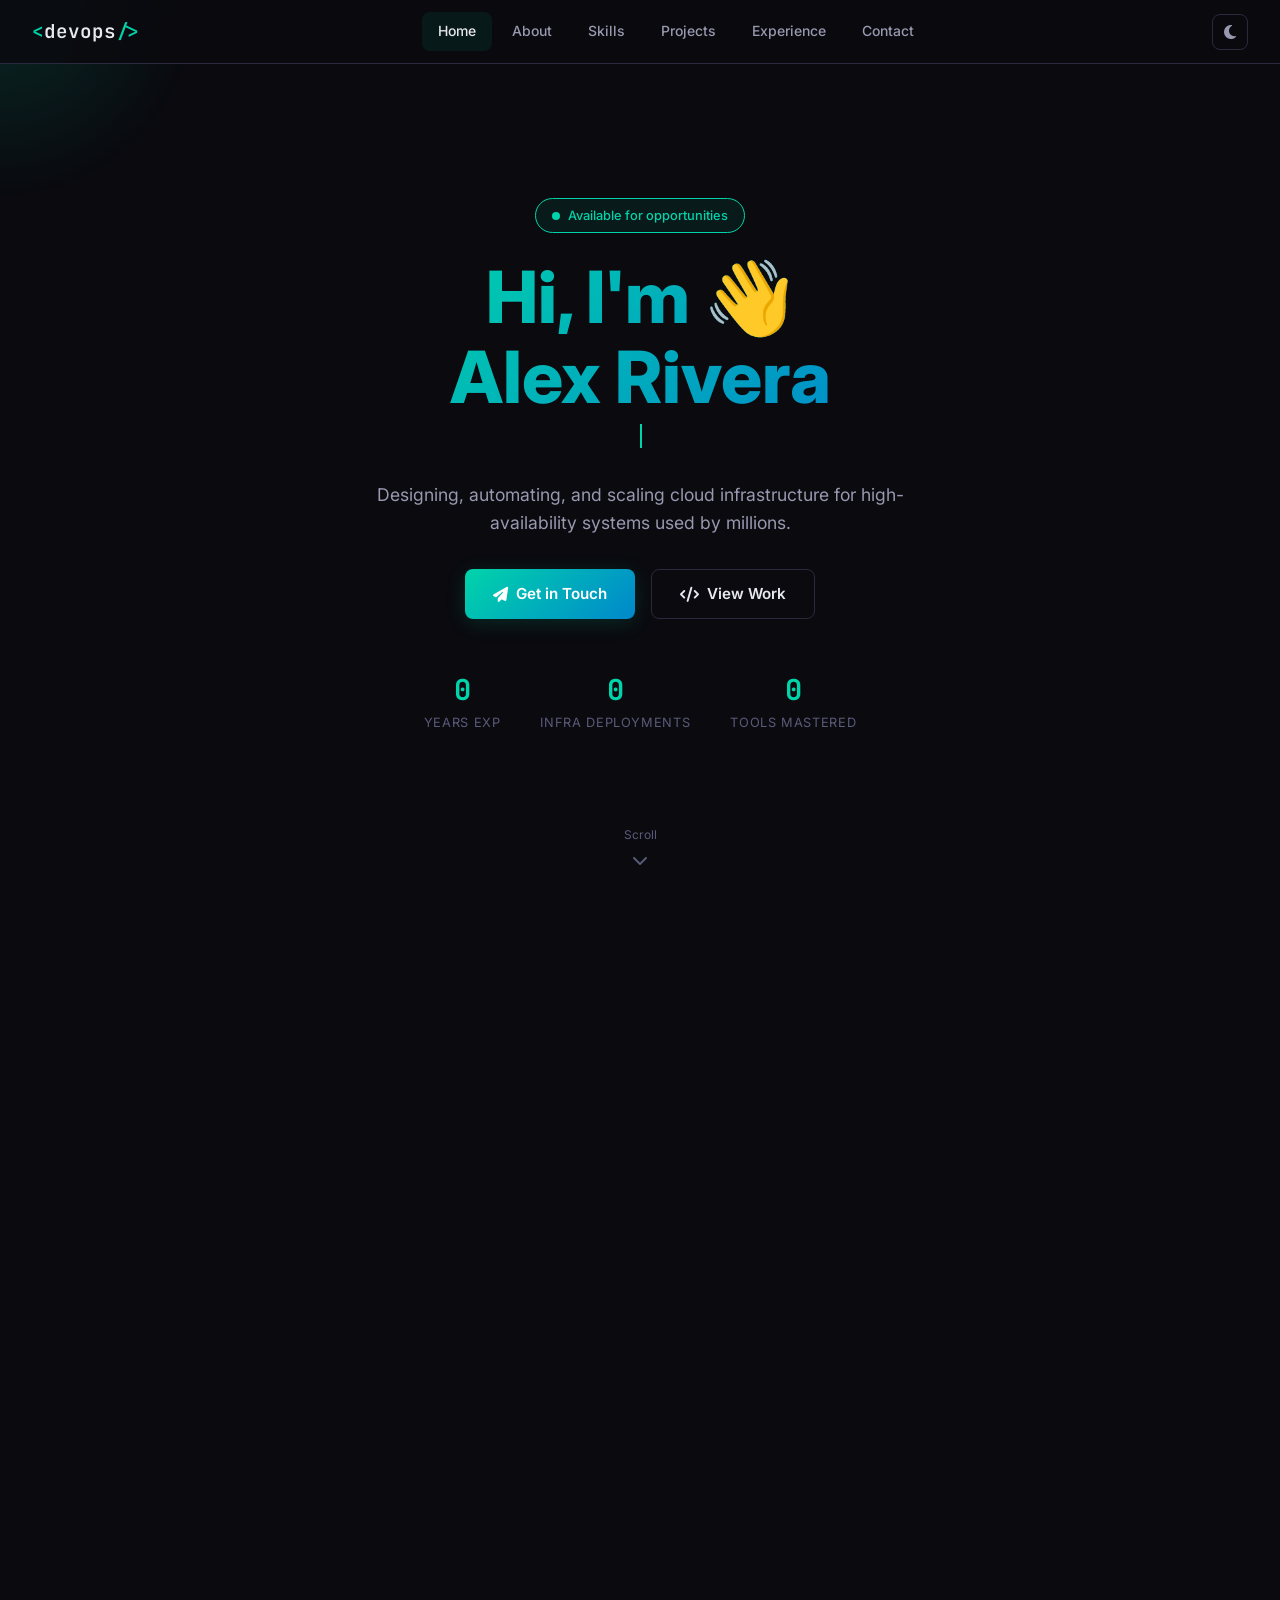
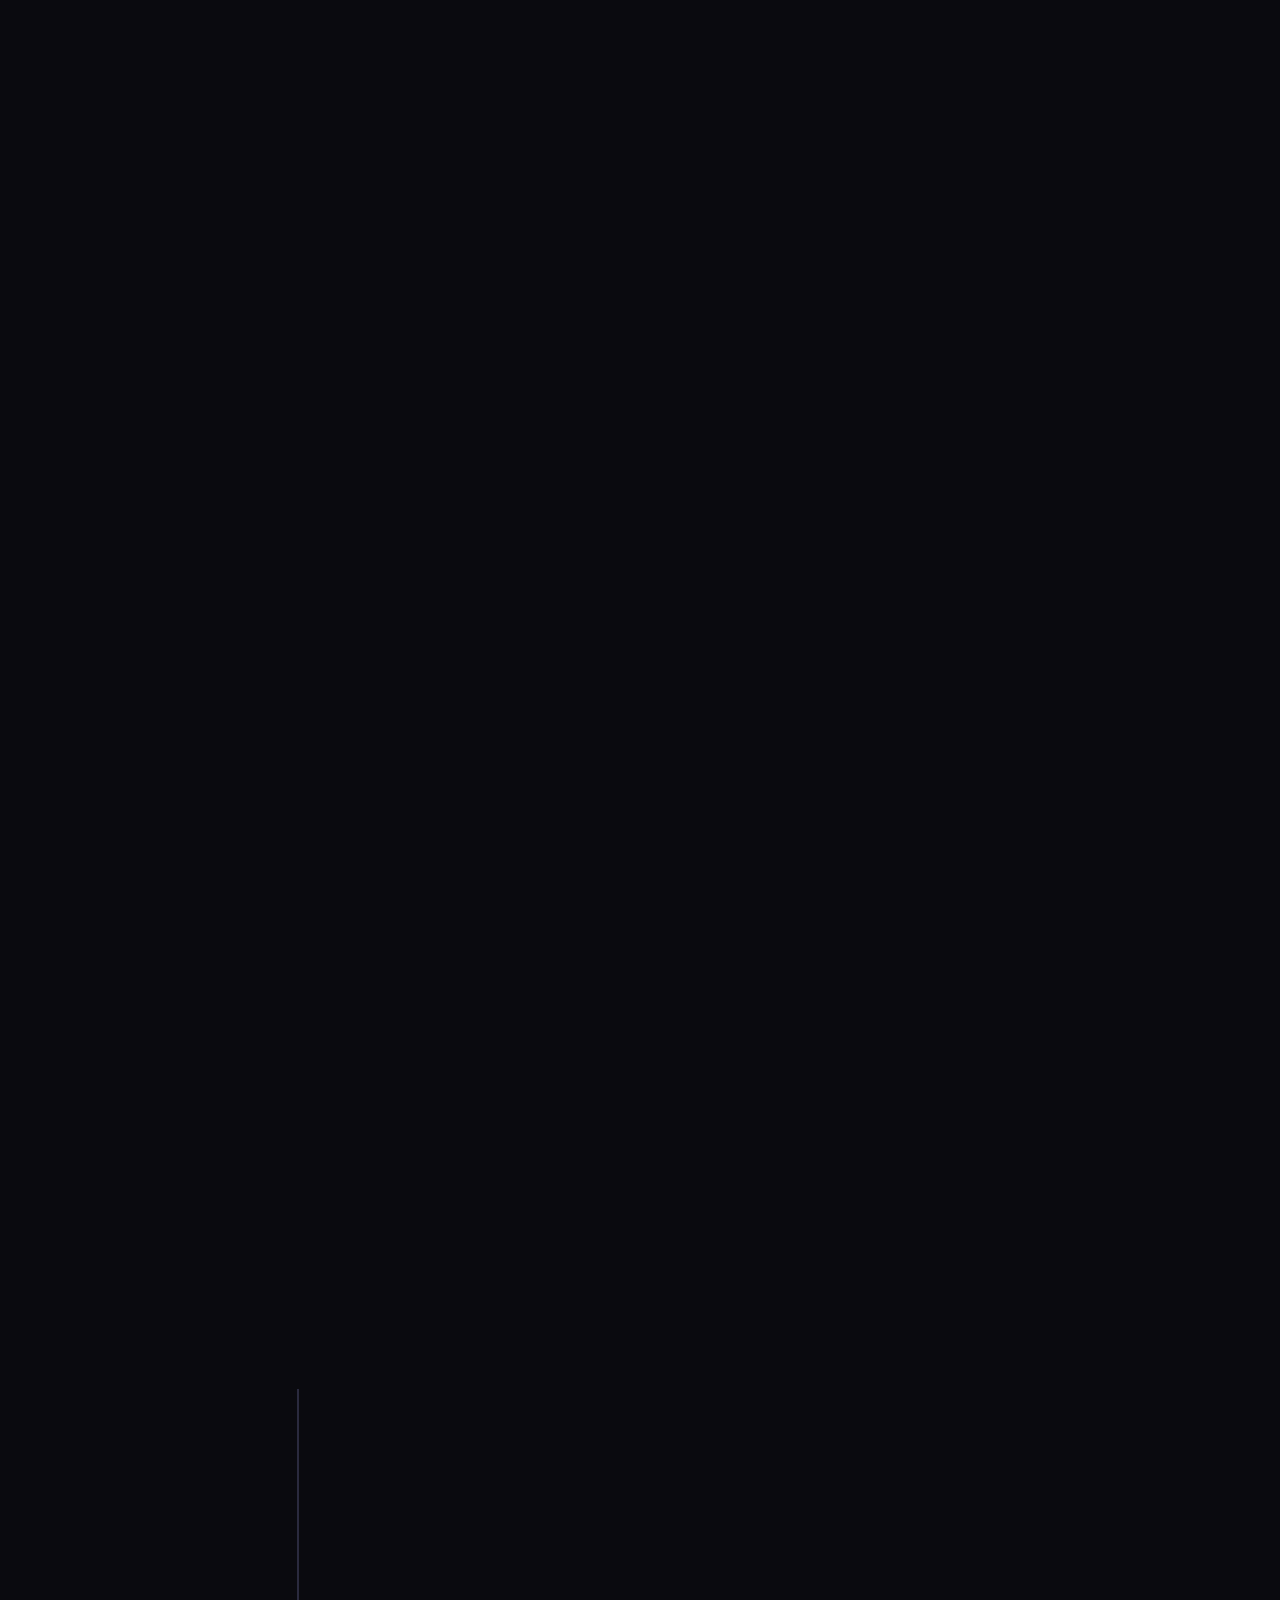
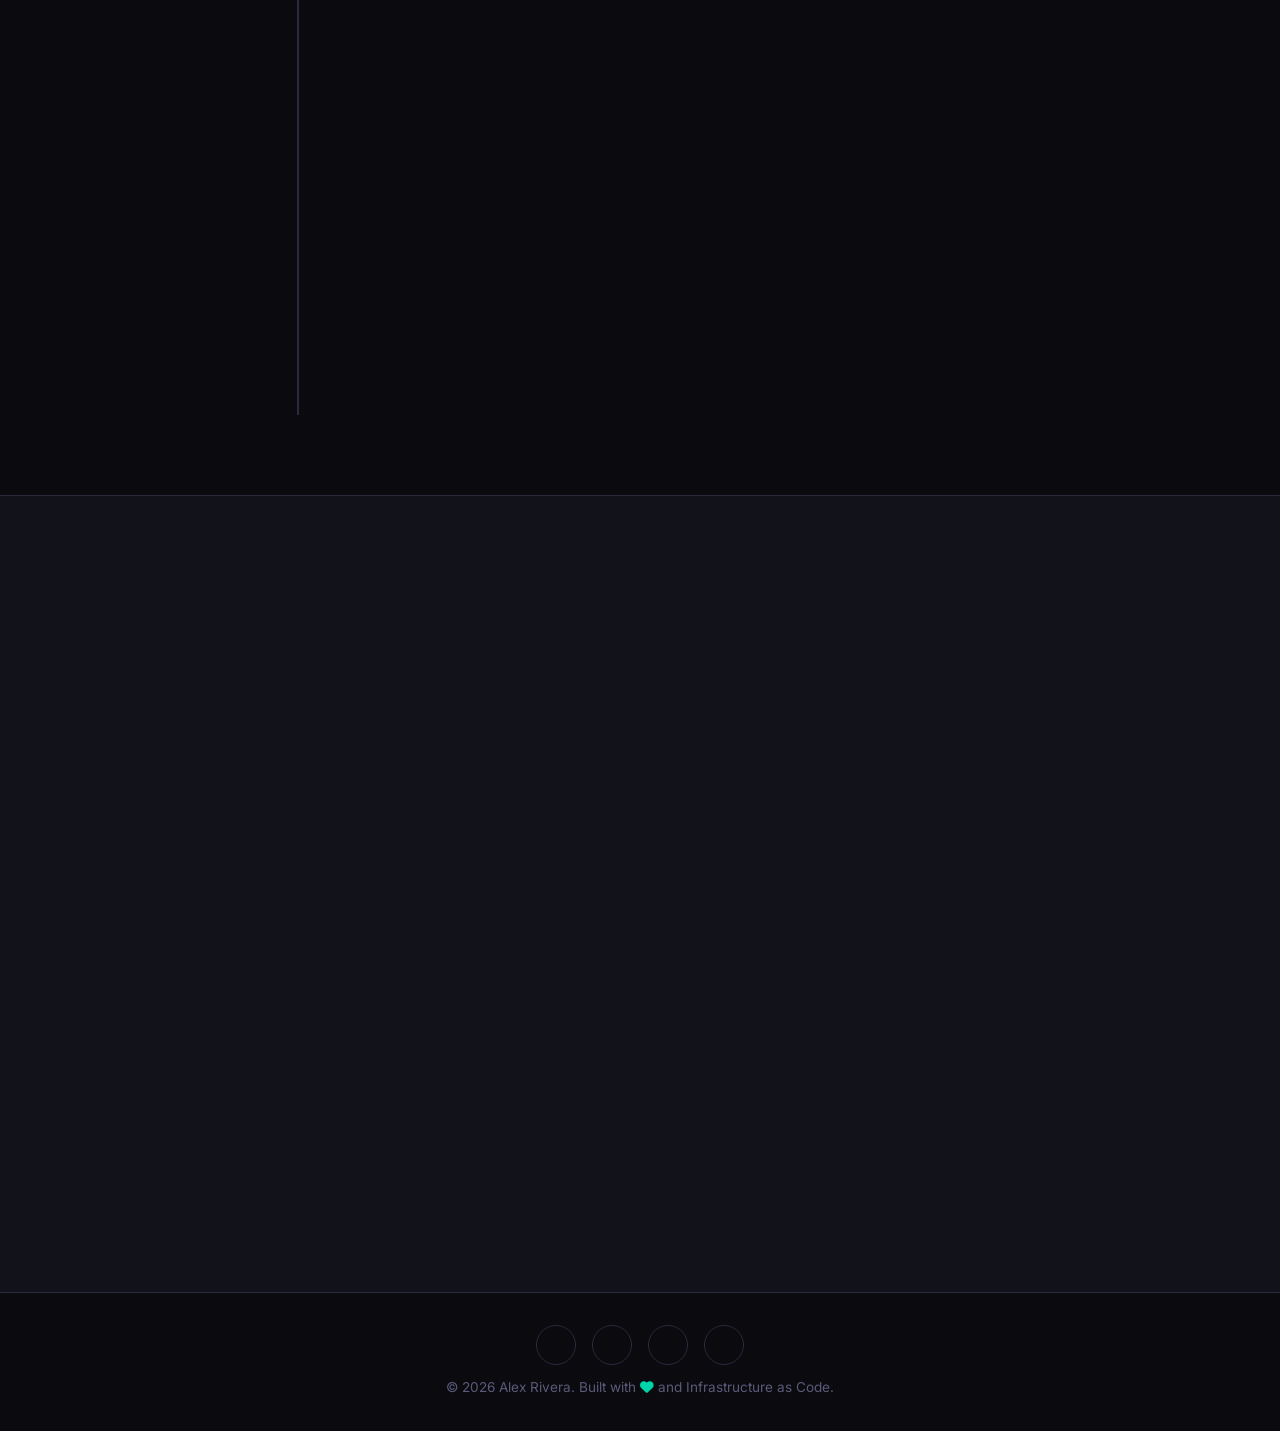
==== index.html @ eafcd0e8 "fix: resolves #1 #2 #3 #4 #5" ====
<!DOCTYPE html>
<html lang="en" data-theme="dark">
<head>
  <meta charset="UTF-8">
  <meta name="viewport" content="width=device-width, initial-scale=1.0">
  <meta name="description" content="DevOps engineer and cloud infrastructure architect specializing in Kubernetes, Terraform, CI/CD, and observability.">
  <meta property="og:title" content="Alex Rivera - DevOps Engineer Portfolio">
  <meta property="og:description" content="Designing, automating, and scaling cloud infrastructure for high-availability systems used by millions.">
  <meta property="og:type" content="website">
  <meta property="og:url" content="https://github.com/dinesh31-bit/ocproject">
  <meta property="og:image" content="https://github.com/dinesh31-bit/ocproject/og-image.png">
  <meta name="twitter:card" content="summary_large_image">
  <meta name="twitter:title" content="Alex Rivera - DevOps Engineer Portfolio">
  <meta name="twitter:description" content="Designing, automating, and scaling cloud infrastructure for high-availability systems used by millions.">
  <meta name="twitter:image" content="https://github.com/dinesh31-bit/ocproject/og-image.png">
  <link rel="icon" href="data:image/svg+xml,<svg xmlns=%22http://www.w3.org/2000/svg%22 viewBox=%220 0 100 100%22><text y=%22.9em%22 font-size=%2290%22>🚀</text></svg>">
  <title>DevOps Engineer Portfolio</title>
  <link rel="preconnect" href="https://fonts.googleapis.com">
  <link rel="preconnect" href="https://fonts.gstatic.com" crossorigin>
  <link href="https://fonts.googleapis.com/css2?family=Inter:wght@300;400;500;600;700;800&family=JetBrains+Mono:wght@400;500;600&display=swap" rel="stylesheet">
  <link rel="stylesheet" href="https://cdnjs.cloudflare.com/ajax/libs/font-awesome/6.5.1/css/all.min.css" crossorigin="anonymous">
  <style>
    :root {
      --bg-primary: #0a0a0f;
      --bg-secondary: #12121a;
      --bg-card: #1a1a2e;
      --bg-card-hover: #22223a;
      --text-primary: #e8e8f0;
      --text-secondary: #9898b0;
      --text-muted: #5a5a7a;
      --accent: #00d4aa;
      --accent-glow: rgba(0, 212, 170, 0.15);
      --accent-dim: rgba(0, 212, 170, 0.08);
      --border: #2a2a3e;
      --gradient-1: linear-gradient(135deg, #00d4aa, #0088cc);
      --gradient-2: linear-gradient(135deg, #00d4aa, #7b2ff7);
      --shadow: 0 8px 32px rgba(0,0,0,0.3);
      --radius: 12px;
      --radius-sm: 8px;
      --radius-lg: 20px;
      --font-sans: 'Inter', -apple-system, sans-serif;
      --font-mono: 'JetBrains Mono', monospace;
      --nav-blur: rgba(10,10,15,0.85);
      --terminal-bg: #0d0d1a;
      --terminal-text: #00d4aa;
    }
    [data-theme="light"] {
      --bg-primary: #f5f5fa;
      --bg-secondary: #ffffff;
      --bg-card: #ffffff;
      --bg-card-hover: #f0f0f8;
      --text-primary: #1a1a2e;
      --text-secondary: #5a5a7a;
      --text-muted: #9898b0;
      --accent: #009977;
      --accent-glow: rgba(0, 153, 119, 0.1);
      --accent-dim: rgba(0, 153, 119, 0.06);
      --border: #e0e0ea;
      --shadow: 0 8px 32px rgba(0,0,0,0.08);
      --nav-blur: rgba(245,245,250,0.85);
      --terminal-bg: #1a1a2e;
      --terminal-text: #00d4aa;
    }
    *, *::before, *::after { margin: 0; padding: 0; box-sizing: border-box; }
    html { scroll-behavior: smooth; }
    body {
      font-family: var(--font-sans);
      background: var(--bg-primary);
      color: var(--text-primary);
      line-height: 1.6;
      overflow-x: hidden;
      transition: background 0.3s, color 0.3s;
    }
    a { color: var(--accent); text-decoration: none; }
    img { max-width: 100%; display: block; }
    ::selection { background: var(--accent); color: #fff; }
    ::-webkit-scrollbar { width: 6px; }
    ::-webkit-scrollbar-track { background: var(--bg-primary); }
    ::-webkit-scrollbar-thumb { background: var(--accent); border-radius: 3px; }

    /* Skip link */
    .skip-link {
      position: absolute;
      top: -100%;
      left: 1rem;
      padding: 0.5rem 1rem;
      background: var(--accent);
      color: #fff;
      border-radius: var(--radius-sm);
      z-index: 2000;
      font-weight: 600;
      font-size: 0.875rem;
      transition: top 0.2s;
    }
    .skip-link:focus {
      top: 0.5rem;
    }

    /* Focus visible */
    *:focus-visible {
      outline: 2px solid var(--accent);
      outline-offset: 2px;
    }

    /* Particle Canvas */
    #particles-canvas {
      position: fixed;
      top: 0; left: 0;
      width: 100%; height: 100%;
      z-index: 0;
      pointer-events: none;
    }

    /* Cursor Glow */
    .cursor-glow {
      position: fixed;
      width: 400px;
      height: 400px;
      border-radius: 50%;
      background: radial-gradient(circle, var(--accent-glow) 0%, transparent 70%);
      pointer-events: none;
      z-index: 0;
      transform: translate(-50%, -50%);
      transition: opacity 0.3s;
    }

    /* Navbar */
    .navbar {
      position: fixed;
      top: 0; left: 0; right: 0;
      z-index: 1000;
      padding: 0 2rem;
      height: 64px;
      display: flex;
      align-items: center;
      justify-content: space-between;
      background: var(--nav-blur);
      backdrop-filter: blur(20px);
      border-bottom: 1px solid var(--border);
      transition: background 0.3s;
    }
    .navbar .logo {
      font-family: var(--font-mono);
      font-weight: 600;
      font-size: 1.2rem;
      color: var(--accent);
    }
    .navbar .logo span { color: var(--text-primary); }
    .nav-links { display: flex; gap: 0.25rem; align-items: center; }
    .nav-links a {
      color: var(--text-secondary);
      padding: 0.5rem 1rem;
      border-radius: var(--radius-sm);
      font-size: 0.875rem;
      font-weight: 500;
      transition: all 0.2s;
    }
    .nav-links a:hover, .nav-links a.active {
      color: var(--text-primary);
      background: var(--accent-dim);
    }
    .nav-actions { display: flex; gap: 0.5rem; align-items: center; }
    .theme-toggle {
      background: none;
      border: 1px solid var(--border);
      color: var(--text-secondary);
      width: 36px; height: 36px;
      border-radius: var(--radius-sm);
      cursor: pointer;
      display: flex;
      align-items: center;
      justify-content: center;
      font-size: 1rem;
      transition: all 0.2s;
    }
    .theme-toggle:hover {
      color: var(--accent);
      border-color: var(--accent);
    }
    .menu-toggle {
      display: none;
      background: none;
      border: 1px solid var(--border);
      color: var(--text-secondary);
      width: 36px; height: 36px;
      border-radius: var(--radius-sm);
      cursor: pointer;
      align-items: center;
      justify-content: center;
      font-size: 1.1rem;
    }

    /* Hero */
    .hero {
      position: relative;
      z-index: 1;
      min-height: 100vh;
      display: flex;
      align-items: center;
      justify-content: center;
      padding: 6rem 2rem 4rem;
    }
    .hero-content {
      text-align: center;
      max-width: 720px;
    }
    .hero-badge {
      display: inline-flex;
      align-items: center;
      gap: 0.5rem;
      padding: 0.4rem 1rem;
      border-radius: 100px;
      background: var(--accent-dim);
      border: 1px solid var(--accent);
      color: var(--accent);
      font-size: 0.8rem;
      font-weight: 500;
      margin-bottom: 1.5rem;
    }
    .hero-badge .dot {
      width: 8px; height: 8px;
      border-radius: 50%;
      background: var(--accent);
      animation: pulse-dot 2s infinite;
    }
    @keyframes pulse-dot {
      0%, 100% { opacity: 1; transform: scale(1); }
      50% { opacity: 0.5; transform: scale(0.8); }
    }
    .hero h1 {
      font-size: clamp(2.5rem, 6vw, 4.5rem);
      font-weight: 800;
      line-height: 1.1;
      margin-bottom: 0.5rem;
      background: var(--gradient-1);
      -webkit-background-clip: text;
      -webkit-text-fill-color: transparent;
      background-clip: text;
    }
    .hero h1 .wave {
      display: inline-block;
      animation: wave 2.5s infinite;
      -webkit-text-fill-color: initial;
    }
    @keyframes wave {
      0%, 100% { transform: rotate(0deg); }
      25% { transform: rotate(15deg); }
      75% { transform: rotate(-10deg); }
    }
    .typing-container {
      font-family: var(--font-mono);
      font-size: clamp(1rem, 2vw, 1.25rem);
      color: var(--text-secondary);
      min-height: 2rem;
      margin-bottom: 1.5rem;
    }
    .typing-container .cursor {
      display: inline-block;
      width: 2px;
      height: 1.2em;
      background: var(--accent);
      margin-left: 2px;
      animation: blink 0.7s step-end infinite;
    }
    @keyframes blink {
      50% { opacity: 0; }
    }
    .hero p {
      color: var(--text-secondary);
      font-size: 1.1rem;
      max-width: 540px;
      margin: 0 auto 2rem;
    }
    .hero-actions {
      display: flex;
      gap: 1rem;
      justify-content: center;
      flex-wrap: wrap;
    }
    .btn {
      display: inline-flex;
      align-items: center;
      gap: 0.5rem;
      padding: 0.75rem 1.75rem;
      border-radius: var(--radius-sm);
      font-size: 0.95rem;
      font-weight: 600;
      cursor: pointer;
      transition: all 0.2s;
      border: none;
      font-family: var(--font-sans);
    }
    .btn-primary {
      background: var(--gradient-1);
      color: #fff;
      box-shadow: 0 4px 20px var(--accent-glow);
    }
    .btn-primary:hover {
      transform: translateY(-2px);
      box-shadow: 0 8px 30px var(--accent-glow);
    }
    .btn-secondary {
      background: transparent;
      color: var(--text-primary);
      border: 1px solid var(--border);
    }
    .btn-secondary:hover {
      border-color: var(--accent);
      color: var(--accent);
    }
    .hero-stats {
      display: flex;
      gap: 2.5rem;
      justify-content: center;
      margin-top: 3rem;
    }
    .hero-stats .stat {
      text-align: center;
    }
    .hero-stats .stat .num {
      font-family: var(--font-mono);
      font-size: 1.8rem;
      font-weight: 700;
      color: var(--accent);
    }
    .hero-stats .stat .label {
      font-size: 0.8rem;
      color: var(--text-muted);
      text-transform: uppercase;
      letter-spacing: 0.05em;
    }
    .scroll-indicator {
      position: absolute;
      bottom: 2rem;
      left: 50%;
      transform: translateX(-50%);
      display: flex;
      flex-direction: column;
      align-items: center;
      gap: 0.5rem;
      color: var(--text-muted);
      font-size: 0.75rem;
      animation: bounce 2s infinite;
    }
    .scroll-indicator i { font-size: 1rem; }
    @keyframes bounce {
      0%, 100% { transform: translateX(-50%) translateY(0); }
      50% { transform: translateX(-50%) translateY(8px); }
    }

    /* Sections */
    section {
      position: relative;
      z-index: 1;
      padding: 5rem 2rem;
    }
    .section-header {
      text-align: center;
      margin-bottom: 3.5rem;
    }
    .section-header .tag {
      display: inline-block;
      padding: 0.3rem 0.9rem;
      border-radius: 100px;
      background: var(--accent-dim);
      border: 1px solid var(--accent);
      color: var(--accent);
      font-size: 0.75rem;
      font-weight: 600;
      text-transform: uppercase;
      letter-spacing: 0.1em;
      margin-bottom: 1rem;
    }
    .section-header h2 {
      font-size: clamp(2rem, 4vw, 2.8rem);
      font-weight: 700;
      margin-bottom: 0.75rem;
    }
    .section-header p {
      color: var(--text-secondary);
      max-width: 520px;
      margin: 0 auto;
    }

    /* About */
    #about { padding-top: 2rem; }
    .about-grid {
      display: grid;
      grid-template-columns: 1fr 1fr;
      gap: 3rem;
      max-width: 1100px;
      margin: 0 auto;
      align-items: center;
    }
    .about-image {
      position: relative;
    }
    .about-image .img-placeholder {
      width: 100%;
      aspect-ratio: 1;
      border-radius: var(--radius-lg);
      background: var(--gradient-2);
      display: flex;
      align-items: center;
      justify-content: center;
      font-size: 5rem;
      color: rgba(255,255,255,0.3);
    }
    .about-image .glow-ring {
      position: absolute;
      inset: -8px;
      border-radius: calc(var(--radius-lg) + 8px);
      background: var(--gradient-2);
      opacity: 0.15;
      z-index: -1;
      filter: blur(20px);
    }
    .about-text h3 { font-size: 1.5rem; margin-bottom: 1rem; }
    .about-text p { color: var(--text-secondary); margin-bottom: 1rem; }
    .about-tags {
      display: flex;
      flex-wrap: wrap;
      gap: 0.5rem;
      margin-top: 1.5rem;
    }
    .about-tags span {
      padding: 0.35rem 0.9rem;
      border-radius: 100px;
      border: 1px solid var(--border);
      font-size: 0.8rem;
      color: var(--text-secondary);
      transition: all 0.2s;
      cursor: default;
    }
    .about-tags span:hover {
      border-color: var(--accent);
      color: var(--accent);
    }

    /* Terminal Widget */
    .terminal-widget {
      max-width: 600px;
      margin: 3rem auto 0;
      border-radius: var(--radius);
      overflow: hidden;
      border: 1px solid var(--border);
      box-shadow: var(--shadow);
    }
    .terminal-header {
      background: var(--bg-secondary);
      padding: 0.6rem 1rem;
      display: flex;
      align-items: center;
      gap: 0.5rem;
      border-bottom: 1px solid var(--border);
    }
    .terminal-header .dots { display: flex; gap: 6px; }
    .terminal-header .dots span {
      width: 10px; height: 10px;
      border-radius: 50%;
    }
    .terminal-header .dots span:nth-child(1) { background: #ff5f56; }
    .terminal-header .dots span:nth-child(2) { background: #ffbd2e; }
    .terminal-header .dots span:nth-child(3) { background: #27c93f; }
    .terminal-header .title {
      font-family: var(--font-mono);
      font-size: 0.75rem;
      color: var(--text-muted);
      margin-left: auto;
    }
    .terminal-body {
      background: var(--terminal-bg);
      padding: 1.25rem;
      min-height: 200px;
      font-family: var(--font-mono);
      font-size: 0.85rem;
      line-height: 1.7;
    }
    .terminal-body .line { opacity: 0; animation: fadeLine 0.3s forwards; }
    .terminal-body .prompt { color: var(--terminal-text); }
    .terminal-body .cmd { color: #fff; }
    .terminal-body .out { color: var(--text-secondary); }
    .terminal-body .highlight { color: #ffbd2e; }
    .terminal-body .info { color: #5dade2; }
    .terminal-body .success { color: #27c93f; }

    @keyframes fadeLine {
      to { opacity: 1; }
    }

    /* Skills */
    .skills-grid {
      display: grid;
      grid-template-columns: repeat(auto-fit, minmax(240px, 1fr));
      gap: 1.5rem;
      max-width: 1100px;
      margin: 0 auto;
    }
    .skill-card {
      background: var(--bg-card);
      border: 1px solid var(--border);
      border-radius: var(--radius);
      padding: 1.5rem;
      transition: all 0.3s;
    }
    .skill-card:hover {
      border-color: var(--accent);
      transform: translateY(-4px);
      box-shadow: var(--shadow);
    }
    .skill-card .icon {
      width: 40px; height: 40px;
      border-radius: var(--radius-sm);
      background: var(--accent-dim);
      color: var(--accent);
      display: flex;
      align-items: center;
      justify-content: center;
      font-size: 1.2rem;
      margin-bottom: 1rem;
    }
    .skill-card h4 { font-size: 1rem; margin-bottom: 0.25rem; }
    .skill-card p {
      font-size: 0.8rem;
      color: var(--text-muted);
      margin-bottom: 1rem;
    }
    .skill-bar {
      height: 4px;
      background: var(--bg-secondary);
      border-radius: 4px;
      overflow: hidden;
    }
    .skill-bar .fill {
      height: 100%;
      background: var(--gradient-1);
      border-radius: 4px;
      width: 0;
      transition: width 1.2s cubic-bezier(0.22, 1, 0.36, 1);
    }
    .skill-bar .fill.animated { /* widths set by JS */ }

    /* Projects */
    .projects-filter {
      display: flex;
      gap: 0.5rem;
      justify-content: center;
      flex-wrap: wrap;
      margin-bottom: 2.5rem;
    }
    .projects-filter button {
      padding: 0.4rem 1.2rem;
      border-radius: 100px;
      border: 1px solid var(--border);
      background: transparent;
      color: var(--text-secondary);
      font-size: 0.85rem;
      font-weight: 500;
      cursor: pointer;
      transition: all 0.2s;
      font-family: var(--font-sans);
    }
    .projects-filter button:hover { border-color: var(--accent); color: var(--accent); }
    .projects-filter button.active {
      background: var(--accent);
      color: #fff;
      border-color: var(--accent);
    }
    .projects-grid {
      display: grid;
      grid-template-columns: repeat(auto-fill, minmax(320px, 1fr));
      gap: 1.5rem;
      max-width: 1100px;
      margin: 0 auto;
    }
    .project-card {
      background: var(--bg-card);
      border: 1px solid var(--border);
      border-radius: var(--radius);
      overflow: hidden;
      transition: all 0.3s;
      cursor: pointer;
    }
    .project-card:hover {
      transform: translateY(-4px);
      border-color: var(--accent);
      box-shadow: var(--shadow);
    }
    .project-card .preview {
      height: 180px;
      background: var(--bg-secondary);
      display: flex;
      align-items: center;
      justify-content: center;
      font-size: 2.5rem;
      color: var(--text-muted);
      position: relative;
      overflow: hidden;
    }
    .project-card .preview::after {
      content: '';
      position: absolute;
      inset: 0;
      background: linear-gradient(to bottom, transparent 60%, var(--bg-card));
    }
    .project-card .body { padding: 1.25rem; }
    .project-card .body h4 { font-size: 1.05rem; margin-bottom: 0.4rem; }
    .project-card .body p {
      font-size: 0.85rem;
      color: var(--text-secondary);
      margin-bottom: 0.75rem;
    }
    .project-card .tags {
      display: flex;
      gap: 0.4rem;
      flex-wrap: wrap;
    }
    .project-card .tags span {
      padding: 0.2rem 0.6rem;
      border-radius: 4px;
      background: var(--accent-dim);
      color: var(--accent);
      font-size: 0.7rem;
      font-weight: 500;
    }
    .project-card .links {
      display: flex;
      gap: 0.75rem;
      margin-top: 1rem;
    }
    .project-card .links a {
      font-size: 0.8rem;
      display: flex;
      align-items: center;
      gap: 0.3rem;
    }

    /* Experience Timeline */
    .timeline {
      max-width: 700px;
      margin: 0 auto;
      position: relative;
      padding-left: 2rem;
    }
    .timeline::before {
      content: '';
      position: absolute;
      left: 7px;
      top: 0;
      bottom: 0;
      width: 2px;
      background: var(--border);
    }
    .timeline-item {
      position: relative;
      padding-bottom: 2.5rem;
      opacity: 0;
      transform: translateX(-20px);
      transition: all 0.5s;
    }
    .timeline-item.visible {
      opacity: 1;
      transform: translateX(0);
    }
    .timeline-item:last-child { padding-bottom: 0; }
    .timeline-item .dot {
      position: absolute;
      left: -2rem;
      top: 4px;
      width: 16px; height: 16px;
      border-radius: 50%;
      background: var(--accent);
      border: 3px solid var(--bg-primary);
      box-shadow: 0 0 0 2px var(--accent);
    }
    .timeline-item .date {
      font-family: var(--font-mono);
      font-size: 0.75rem;
      color: var(--accent);
      margin-bottom: 0.3rem;
    }
    .timeline-item h4 { font-size: 1.1rem; }
    .timeline-item .company {
      color: var(--text-secondary);
      font-size: 0.9rem;
      margin-bottom: 0.5rem;
    }
    .timeline-item p {
      color: var(--text-secondary);
      font-size: 0.85rem;
    }

    /* Contact */
    #contact {
      background: var(--bg-secondary);
      border-top: 1px solid var(--border);
      border-bottom: 1px solid var(--border);
    }
    .contact-grid {
      display: grid;
      grid-template-columns: 1fr 1fr;
      gap: 3rem;
      max-width: 900px;
      margin: 0 auto;
    }
    .contact-info h3 { font-size: 1.5rem; margin-bottom: 1rem; }
    .contact-info p { color: var(--text-secondary); margin-bottom: 2rem; }
    .contact-methods {
      display: flex;
      flex-direction: column;
      gap: 1rem;
    }
    .contact-methods .method {
      display: flex;
      align-items: center;
      gap: 1rem;
      padding: 1rem;
      border-radius: var(--radius-sm);
      background: var(--bg-card);
      border: 1px solid var(--border);
      transition: all 0.2s;
    }
    .contact-methods .method:hover {
      border-color: var(--accent);
    }
    .contact-methods .method i {
      width: 36px; height: 36px;
      display: flex;
      align-items: center;
      justify-content: center;
      border-radius: var(--radius-sm);
      background: var(--accent-dim);
      color: var(--accent);
    }
    .contact-methods .method .label {
      font-size: 0.75rem;
      color: var(--text-muted);
      text-transform: uppercase;
      letter-spacing: 0.05em;
    }
    .contact-methods .method .value {
      font-size: 0.9rem;
    }

    .contact-form {
      display: flex;
      flex-direction: column;
      gap: 1rem;
    }
    .contact-form .form-group {
      display: flex;
      flex-direction: column;
      gap: 0.35rem;
    }
    .contact-form label {
      font-size: 0.8rem;
      font-weight: 500;
      color: var(--text-secondary);
    }
    .contact-form input,
    .contact-form textarea {
      padding: 0.75rem 1rem;
      border-radius: var(--radius-sm);
      border: 1px solid var(--border);
      background: var(--bg-card);
      color: var(--text-primary);
      font-family: var(--font-sans);
      font-size: 0.9rem;
      transition: border 0.2s;
      outline: none;
    }
    .contact-form input:focus,
    .contact-form textarea:focus {
      border-color: var(--accent);
    }
    .contact-form textarea {
      min-height: 130px;
      resize: vertical;
    }
    .contact-form .error {
      color: #ff5f56;
      font-size: 0.75rem;
      display: none;
    }
    .contact-form .error.show { display: block; }
    .toast {
      position: fixed;
      bottom: 2rem;
      right: 2rem;
      padding: 1rem 1.5rem;
      border-radius: var(--radius-sm);
      background: var(--bg-card);
      border: 1px solid var(--accent);
      color: var(--accent);
      font-size: 0.9rem;
      z-index: 2000;
      transform: translateY(100px);
      opacity: 0;
      transition: all 0.4s;
    }
    .toast.show {
      transform: translateY(0);
      opacity: 1;
    }

    /* Footer */
    footer {
      position: relative;
      z-index: 1;
      text-align: center;
      padding: 2rem;
      color: var(--text-muted);
      font-size: 0.85rem;
    }
    footer .socials {
      display: flex;
      gap: 1rem;
      justify-content: center;
      margin-bottom: 0.75rem;
    }
    footer .socials a {
      width: 40px; height: 40px;
      border-radius: 50%;
      border: 1px solid var(--border);
      display: flex;
      align-items: center;
      justify-content: center;
      color: var(--text-secondary);
      transition: all 0.2s;
    }
    footer .socials a:hover {
      border-color: var(--accent);
      color: var(--accent);
    }

    /* Mobile */
    @media (max-width: 768px) {
      .nav-links {
        position: fixed;
        top: 64px; left: 0; right: 0;
        background: var(--nav-blur);
        backdrop-filter: blur(20px);
        flex-direction: column;
        padding: 1rem;
        border-bottom: 1px solid var(--border);
        display: none;
      }
      .nav-links.open { display: flex; }
      .menu-toggle { display: flex; }
      .about-grid { grid-template-columns: 1fr; }
      .contact-grid { grid-template-columns: 1fr; }
      .projects-grid { grid-template-columns: 1fr; }
      .hero-stats { gap: 1.5rem; }
      .hero-stats .stat .num { font-size: 1.4rem; }
    }

    /* Animations */
    .reveal {
      opacity: 0;
      transform: translateY(30px);
      transition: all 0.6s;
    }
    .reveal.visible {
      opacity: 1;
      transform: translateY(0);
    }

    /* FAB */
    .fab {
      position: fixed;
      bottom: 2rem;
      left: 2rem;
      z-index: 999;
      width: 44px; height: 44px;
      border-radius: 50%;
      background: var(--accent);
      color: #fff;
      border: none;
      cursor: pointer;
      font-size: 1.1rem;
      box-shadow: 0 4px 16px var(--accent-glow);
      transition: all 0.2s;
      opacity: 0;
      pointer-events: none;
    }
    .fab.show {
      opacity: 1;
      pointer-events: auto;
    }
    .fab:hover {
      transform: translateY(-2px);
    }
  </style>
</head>
<body>

  <a href="#main" class="skip-link">Skip to content</a>

  <canvas id="particles-canvas"></canvas>
  <div class="cursor-glow" id="cursorGlow"></div>

  <!-- Navbar -->
  <nav class="navbar">
    <div class="logo">&lt;<span>devops</span>/&gt;</div>
    <div class="nav-links" id="navLinks">
      <a href="#hero" class="active">Home</a>
      <a href="#about">About</a>
      <a href="#skills">Skills</a>
      <a href="#projects">Projects</a>
      <a href="#experience">Experience</a>
      <a href="#contact">Contact</a>
    </div>
    <div class="nav-actions">
      <button class="theme-toggle" id="themeToggle" aria-label="Toggle theme">
        <i class="fas fa-moon"></i>
      </button>
      <button class="menu-toggle" id="menuToggle" aria-label="Menu">
        <i class="fas fa-bars"></i>
      </button>
    </div>
  </nav>

  <main id="main">

  <!-- Hero -->
  <section class="hero" id="hero">
    <div class="hero-content">
      <div class="hero-badge">
        <span class="dot"></span>
        Available for opportunities
      </div>
      <h1>Hi, I'm <span class="wave">👋</span><br>Alex Rivera</h1>
      <div class="typing-container">
        <span id="typingText"></span><span class="cursor"></span>
      </div>
      <p>Designing, automating, and scaling cloud infrastructure for high-availability systems used by millions.</p>
      <div class="hero-actions">
        <a href="#contact" class="btn btn-primary">
          <i class="fas fa-paper-plane"></i> Get in Touch
        </a>
        <a href="#projects" class="btn btn-secondary">
          <i class="fas fa-code"></i> View Work
        </a>
      </div>
      <div class="hero-stats">
        <div class="stat"><div class="num" data-target="8">0</div><div class="label">Years Exp</div></div>
        <div class="stat"><div class="num" data-target="120">0</div><div class="label">Infra Deployments</div></div>
        <div class="stat"><div class="num" data-target="15">0</div><div class="label">Tools Mastered</div></div>
      </div>
    </div>
    <div class="scroll-indicator">
      <span>Scroll</span>
      <i class="fas fa-chevron-down"></i>
    </div>
  </section>

  <!-- About -->
  <section id="about">
    <div class="section-header reveal">
      <span class="tag">About</span>
      <h2>Who I Am</h2>
      <p>Cloud &amp; infrastructure engineer with a passion for automation, reliability, and developer experience.</p>
    </div>
    <div class="about-grid">
      <div class="about-image reveal">
        <div class="glow-ring"></div>
        <div class="img-placeholder" role="img" aria-label="Alex Rivera portrait">
          <i class="fas fa-user-astronaut"></i>
        </div>
      </div>
      <div class="about-text reveal">
        <h3>Building the backbone of modern applications</h3>
        <p>
          I help startups and enterprises design, implement, and operate cloud-native infrastructures
          that are secure, scalable, and cost-efficient. From CI/CD pipelines to Kubernetes clusters,
          I bridge the gap between development and operations.
        </p>
        <p>
          My approach combines infrastructure-as-code, observability-driven development, and
          a relentless focus on automation to eliminate toil and accelerate delivery.
        </p>
        <div class="about-tags">
          <span>AWS</span> <span>GCP</span> <span>K8s</span> <span>Terraform</span>
          <span>Docker</span> <span>Ansible</span> <span>GitHub Actions</span>
          <span>Prometheus</span> <span>ArgoCD</span>
        </div>
      </div>
    </div>

    <!-- Terminal -->
    <div class="terminal-widget reveal">
      <div class="terminal-header">
        <div class="dots"><span></span><span></span><span></span></div>
        <span class="title">~/alex — bash — 80x24</span>
      </div>
      <div class="terminal-body" id="terminalBody">
        <div class="line" style="animation-delay: 0.0s">
          <span class="prompt">alex@devops:~$</span>
          <span class="cmd"> whoami</span>
        </div>
        <div class="line" style="animation-delay: 0.2s">
          <span class="out">&nbsp;&nbsp;→ Alex Rivera, DevOps Engineer (8+ yrs)</span>
        </div>
        <div class="line" style="animation-delay: 0.4s">
          <span class="prompt">alex@devops:~$</span>
          <span class="cmd"> cat /etc/skills</span>
        </div>
        <div class="line" style="animation-delay: 0.6s">
          <span class="out">&nbsp;&nbsp;→ aws, gcp, kubernetes, terraform, docker,</span>
        </div>
        <div class="line" style="animation-delay: 0.8s">
          <span class="out">&nbsp;&nbsp;→ ansible, prometheus, grafana, github-actions,</span>
        </div>
        <div class="line" style="animation-delay: 1.0s">
          <span class="out">&nbsp;&nbsp;→ pulumi, vault, istio, helm, argo-cd</span>
        </div>
        <div class="line" style="animation-delay: 1.2s">
          <span class="prompt">alex@devops:~$</span>
          <span class="cmd"> uptime</span>
        </div>
        <div class="line" style="animation-delay: 1.4s">
          <span class="out">&nbsp;&nbsp;→ 08:42:36 up 365 days,  3:15,  1 user,  load average: 0.08, 0.03, 0.01</span>
        </div>
        <div class="line" style="animation-delay: 1.6s">
          <span class="prompt">alex@devops:~$</span>
          <span class="cmd"><span class="highlight"> systemctl</span> <span class="highlight">status</span> <span class="highlight">passion</span></span>
        </div>
        <div class="line" style="animation-delay: 1.8s">
          <span class="success">&nbsp;&nbsp;→ ● passion.service — DevOps Engineering</span>
        </div>
        <div class="line" style="animation-delay: 2.0s">
          <span class="success">&nbsp;&nbsp;→    Loaded: loaded (/etc/systemd/system/passion.service; enabled)</span>
        </div>
        <div class="line" style="animation-delay: 2.2s">
          <span class="success">&nbsp;&nbsp;→    Active: active (running) since 2016-03-14</span>
        </div>
        <div class="line" style="animation-delay: 2.4s">
          <span class="prompt">alex@devops:~$</span>
          <span class="cmd"> <span class="info">_</span></span>
        </div>
      </div>
    </div>
  </section>

  <!-- Skills -->
  <section id="skills">
    <div class="section-header reveal">
      <span class="tag">Skills</span>
      <h2>Tech Stack</h2>
      <p>Tools and platforms I use daily to ship reliable infrastructure.</p>
    </div>
    <div class="skills-grid" id="skillsGrid"></div>
  </section>

  <!-- Projects -->
  <section id="projects">
    <div class="section-header reveal">
      <span class="tag">Projects</span>
      <h2>Recent Work</h2>
      <p>Real-world infrastructure projects that improved reliability, cost, and velocity.</p>
    </div>
    <div class="projects-filter reveal">
      <button class="active" data-filter="all">All</button>
      <button data-filter="kubernetes">Kubernetes</button>
      <button data-filter="ci-cd">CI/CD</button>
      <button data-filter="monitoring">Monitoring</button>
      <button data-filter="infra">Infrastructure</button>
    </div>
    <div class="projects-grid" id="projectsGrid"></div>
  </section>

  <!-- Experience -->
  <section id="experience">
    <div class="section-header reveal">
      <span class="tag">Experience</span>
      <h2>Career Path</h2>
      <p>Years of shipping production-grade infrastructure.</p>
    </div>
    <div class="timeline">
      <div class="timeline-item reveal">
        <div class="dot"></div>
        <div class="date">2022 — Present</div>
        <h4>Senior DevOps Engineer</h4>
        <div class="company">Vercel · Remote</div>
        <p>Designed multi-region Kubernetes platform serving 10M+ requests/day. Reduced deployment time by 60% with ArgoCD and custom operators.</p>
      </div>
      <div class="timeline-item reveal">
        <div class="dot"></div>
        <div class="date">2019 — 2022</div>
        <h4>DevOps Engineer</h4>
        <div class="company">Datadog · New York, NY</div>
        <p>Built and maintained observability pipelines processing 5TB+ daily. Implemented Terraform modules used across 40+ teams.</p>
      </div>
      <div class="timeline-item reveal">
        <div class="dot"></div>
        <div class="date">2017 — 2019</div>
        <h4>Cloud Engineer</h4>
        <div class="company">DigitalOcean · Cambridge, MA</div>
        <p>Automated cloud resource provisioning, built internal developer platform with Kubernetes, reduced P95 deployment latency by 80%.</p>
      </div>
      <div class="timeline-item reveal">
        <div class="dot"></div>
        <div class="date">2016 — 2017</div>
        <h4>Junior SysAdmin</h4>
        <div class="company">Rackspace · San Antonio, TX</div>
        <p>Managed Linux fleet of 500+ servers. Wrote Ansible playbooks that automated 90% of routine maintenance tasks.</p>
      </div>
    </div>
  </section>

  <!-- Contact -->
  <section id="contact">
    <div class="section-header reveal">
      <span class="tag">Contact</span>
      <h2>Let's Talk</h2>
      <p>Have a project, question, or just want to chat? Drop me a message.</p>
    </div>
    <div class="contact-grid">
      <div class="contact-info reveal">
        <h3>Reach Out</h3>
        <p>I'm always open to discussing new opportunities, infrastructure challenges, or the latest in cloud-native tech.</p>
        <div class="contact-methods">
          <div class="method">
            <i class="fas fa-envelope"></i>
            <div><div class="label">Email</div><div class="value">alex@devops.example</div></div>
          </div>
          <div class="method">
            <i class="fas fa-map-marker-alt"></i>
            <div><div class="label">Location</div><div class="value">San Francisco, CA</div></div>
          </div>
          <div class="method">
            <i class="fas fa-clock"></i>
            <div><div class="label">Availability</div><div class="value">Open to roles &amp; consulting</div></div>
          </div>
        </div>
      </div>
      <form class="contact-form reveal" id="contactForm" novalidate>
        <div class="form-group">
          <label for="name">Name</label>
          <input type="text" id="name" placeholder="Your name" required>
          <span class="error" id="nameError">Please enter your name</span>
        </div>
        <div class="form-group">
          <label for="email">Email</label>
          <input type="email" id="email" placeholder="your@email.com" required>
          <span class="error" id="emailError">Please enter a valid email</span>
        </div>
        <div class="form-group">
          <label for="message">Message</label>
          <textarea id="message" placeholder="Tell me about your project..." required></textarea>
          <span class="error" id="msgError">Message must be at least 10 characters</span>
        </div>
        <button type="submit" class="btn btn-primary">
          <i class="fas fa-paper-plane"></i> Send Message
        </button>
      </form>
    </div>
  </section>

  </main>

  <!-- Footer -->
  <footer>
    <div class="socials">
      <a href="#" aria-label="GitHub"><i class="fab fa-github"></i></a>
      <a href="#" aria-label="LinkedIn"><i class="fab fa-linkedin-in"></i></a>
      <a href="#" aria-label="Twitter"><i class="fab fa-x-twitter"></i></a>
      <a href="#" aria-label="Medium"><i class="fab fa-medium-m"></i></a>
    </div>
    <p>&copy; 2026 Alex Rivera. Built with <i class="fas fa-heart" style="color:var(--accent);"></i> and Infrastructure as Code.</p>
  </footer>

  <!-- Toast -->
  <div class="toast" id="toast"></div>

  <!-- FAB -->
  <button class="fab" id="fab" aria-label="Scroll to top">
    <i class="fas fa-arrow-up"></i>
  </button>

  <script>
    // ---- Data ----
    const skillsData = [
      { icon: 'fab fa-aws', name: 'AWS', desc: 'EC2, EKS, Lambda, RDS, S3, IAM', pct: 95 },
      { icon: 'fab fa-google', name: 'GCP', desc: 'GKE, Cloud Run, BigQuery, Pub/Sub', pct: 85 },
      { icon: 'fas fa-cloud', name: 'Kubernetes', desc: 'EKS, GKE, Helm, Istio, ArgoCD', pct: 92 },
      { icon: 'fas fa-code', name: 'Terraform', desc: 'Modules, workspaces, state mgmt', pct: 93 },
      { icon: 'fab fa-docker', name: 'Docker', desc: 'Multi-stage builds, compose, registries', pct: 90 },
      { icon: 'fas fa-cogs', name: 'Ansible', desc: 'Playbooks, roles, AWX automation', pct: 82 },
      { icon: 'fas fa-chart-line', name: 'Monitoring', desc: 'Prometheus, Grafana, Datadog, ELK', pct: 88 },
      { icon: 'fas fa-code-branch', name: 'CI/CD', desc: 'GitHub Actions, GitLab CI, Jenkins', pct: 91 },
    ];

    const projectsData = [
      {
        icon: 'fas fa-ship',
        title: 'Multi-Region K8s Platform',
        desc: 'Designed and deployed a multi-region EKS cluster mesh serving 10M+ daily requests with automatic failover.',
        tags: ['kubernetes', 'infra'],
        tech: ['EKS', 'Terraform', 'Istio', 'ArgoCD'],
        github: '#', demo: '#'
      },
      {
        icon: 'fas fa-rocket',
        title: 'GitOps CI/CD Pipeline',
        desc: 'End-to-end GitOps pipeline using ArgoCD and GitHub Actions, reducing deployment time by 60%.',
        tags: ['ci-cd', 'kubernetes'],
        tech: ['ArgoCD', 'GitHub Actions', 'Helm', 'Kustomize'],
        github: '#', demo: '#'
      },
      {
        icon: 'fas fa-eye',
        title: 'Observability Stack',
        desc: 'Centralized monitoring for 200+ microservices with custom SLO dashboards and alerting.',
        tags: ['monitoring'],
        tech: ['Prometheus', 'Grafana', 'Loki', 'Tempo'],
        github: '#', demo: '#'
      },
      {
        icon: 'fas fa-cloud-upload-alt',
        title: 'Serverless Data Pipeline',
        desc: 'Event-driven pipeline processing 5TB+ daily using Lambda, Kinesis, and S3 with exactly-once semantics.',
        tags: ['infra'],
        tech: ['AWS Lambda', 'Kinesis', 'S3', 'Terraform'],
        github: '#', demo: '#'
      },
      {
        icon: 'fas fa-shield-alt',
        title: 'Secrets Management Platform',
        desc: 'Enterprise vault cluster with dynamic secrets, auto-rotation, and audit logging for compliance.',
        tags: ['infra'],
        tech: ['Vault', 'Consul', 'K8s', 'Terraform'],
        github: '#', demo: '#'
      },
      {
        icon: 'fas fa-layer-group',
        title: 'Internal Dev Portal',
        desc: 'Self-service developer platform with Backstage, enabling teams to spin up environments in minutes.',
        tags: ['kubernetes', 'ci-cd'],
        tech: ['Backstage', 'K8s', 'ArgoCD', 'Terraform'],
        github: '#', demo: '#'
      },
    ];

    // ---- Render Skills ----
    const skillsGrid = document.getElementById('skillsGrid');
    skillsData.forEach(s => {
      const card = document.createElement('div');
      card.className = 'skill-card reveal';
      card.innerHTML = `
        <div class="icon"><i class="${s.icon}"></i></div>
        <h4>${s.name}</h4>
        <p>${s.desc}</p>
        <div class="skill-bar"><div class="fill" data-width="${s.pct}"></div></div>
      `;
      skillsGrid.appendChild(card);
    });

    // ---- Render Projects ----
    const projectsGrid = document.getElementById('projectsGrid');
    function renderProjects(filter = 'all') {
      projectsGrid.innerHTML = '';
      const filtered = filter === 'all' ? projectsData : projectsData.filter(p => p.tags.includes(filter));
      filtered.forEach(p => {
        const card = document.createElement('div');
        card.className = 'project-card reveal';
        card.innerHTML = `
          <div class="preview" role="img" aria-label="${p.title} screenshot"><i class="${p.icon}"></i></div>
          <div class="body">
            <h4>${p.title}</h4>
            <p>${p.desc}</p>
            <div class="tags">${p.tech.map(t => `<span>${t}</span>`).join('')}</div>
            <div class="links">
              <a href="${p.github}"><i class="fab fa-github"></i> Code</a>
              <a href="${p.demo}"><i class="fas fa-external-link-alt"></i> Demo</a>
            </div>
          </div>
        `;
        projectsGrid.appendChild(card);
      });
      // Re-observe new cards
      document.querySelectorAll('#projectsGrid .reveal').forEach(el => observer.observe(el));
    }
    renderProjects();

    // ---- Filter ----
    document.querySelectorAll('.projects-filter button').forEach(btn => {
      btn.addEventListener('click', () => {
        document.querySelectorAll('.projects-filter button').forEach(b => b.classList.remove('active'));
        btn.classList.add('active');
        renderProjects(btn.dataset.filter);
      });
    });

    // ---- Typing Effect ----
    const strings = [
      'Build. Automate. Scale. Repeat.',
      'Cloud Infrastructure Architect',
      'Kubernetes &amp; Terraform Enthusiast',
      'CI/CD Pipeline Whisperer',
      'Observability &amp; Reliability Advocate',
    ];
    let strIdx = 0, charIdx = 0, isDeleting = false;
    const typingEl = document.getElementById('typingText');

    function typeEffect() {
      const current = strings[strIdx];
      const raw = current.replace(/&amp;/g, '&').replace(/&lt;/g, '<').replace(/&gt;/g, '>');
      if (!isDeleting) {
        typingEl.innerHTML = raw.slice(0, charIdx + 1);
        charIdx++;
        if (charIdx === raw.length) {
          isDeleting = true;
          setTimeout(typeEffect, 2000);
          return;
        }
        setTimeout(typeEffect, 60 + Math.random() * 60);
      } else {
        typingEl.innerHTML = raw.slice(0, charIdx - 1);
        charIdx--;
        if (charIdx === 0) {
          isDeleting = false;
          strIdx = (strIdx + 1) % strings.length;
          setTimeout(typeEffect, 400);
          return;
        }
        setTimeout(typeEffect, 30);
      }
    }
    typeEffect();

    // ---- Stats Counter ----
    function animateCounters() {
      document.querySelectorAll('.hero-stats .num').forEach(el => {
        const target = +el.dataset.target;
        const duration = 1500;
        const start = performance.now();
        function update(now) {
          const elapsed = now - start;
          const progress = Math.min(elapsed / duration, 1);
          const eased = 1 - Math.pow(1 - progress, 3);
          el.textContent = Math.floor(eased * target);
          if (progress < 1) requestAnimationFrame(update);
        }
        requestAnimationFrame(update);
      });
    }

    // ---- Intersection Observer ----
    const observer = new IntersectionObserver((entries) => {
      entries.forEach(entry => {
        if (entry.isIntersecting) {
          entry.target.classList.add('visible');
          // Skill bars
          const fill = entry.target.querySelector('.skill-bar .fill');
          if (fill && !fill.classList.contains('animated')) {
            fill.classList.add('animated');
            fill.style.width = fill.dataset.width + '%';
          }
          // Stat counters
          if (entry.target.closest('.hero-stats')) animateCounters();
        }
      });
    }, { threshold: 0.15 });

    document.querySelectorAll('.reveal').forEach(el => observer.observe(el));
    // Also observe hero stats directly
    document.querySelectorAll('.hero-stats .num').forEach(el => observer.observe(el));

    // ---- Terminal auto-type ----
    (function animateTerminal() {
      const lines = document.querySelectorAll('.terminal-body .line');
      lines.forEach((line, i) => {
        line.style.animationDelay = `${0.1 + i * 0.15}s`;
      });
    })();

    // ---- Cursor Glow ----
    const cursorGlow = document.getElementById('cursorGlow');
    document.addEventListener('mousemove', e => {
      cursorGlow.style.left = e.clientX + 'px';
      cursorGlow.style.top = e.clientY + 'px';
    });

    // ---- Particles ----
    const canvas = document.getElementById('particles-canvas');
    const ctx = canvas.getContext('2d');
    let particles = [];
    let mouse = { x: null, y: null };
    let animFrame;
    let accentColor = getComputedStyle(document.documentElement).getPropertyValue('--accent').trim();

    function resizeCanvas() {
      canvas.width = window.innerWidth;
      canvas.height = window.innerHeight;
    }
    resizeCanvas();
    window.addEventListener('resize', resizeCanvas);

    class Particle {
      constructor() { this.reset(); }
      reset() {
        this.x = Math.random() * canvas.width;
        this.y = Math.random() * canvas.height;
        this.size = Math.random() * 2 + 0.5;
        this.speedX = (Math.random() - 0.5) * 0.4;
        this.speedY = (Math.random() - 0.5) * 0.4;
        this.opacity = Math.random() * 0.5 + 0.1;
      }
      update() {
        this.x += this.speedX;
        this.y += this.speedY;
        if (this.x < 0 || this.x > canvas.width) this.speedX *= -1;
        if (this.y < 0 || this.y > canvas.height) this.speedY *= -1;
        // Interact with mouse
        if (mouse.x !== null) {
          const dx = mouse.x - this.x;
          const dy = mouse.y - this.y;
          const dist = Math.sqrt(dx * dx + dy * dy);
          if (dist < 150) {
            const force = (150 - dist) / 150;
            this.x -= dx * force * 0.02;
            this.y -= dy * force * 0.02;
          }
        }
      }
      draw() {
        ctx.beginPath();
        ctx.arc(this.x, this.y, this.size, 0, Math.PI * 2);
        ctx.fillStyle = accentColor;
        ctx.globalAlpha = this.opacity;
        ctx.fill();
        ctx.globalAlpha = 1;
      }
    }

    function initParticles(count = 80) {
      particles = [];
      for (let i = 0; i < count; i++) particles.push(new Particle());
    }
    initParticles();

    function connectParticles() {
      for (let i = 0; i < particles.length; i++) {
        for (let j = i + 1; j < particles.length; j++) {
          const dx = particles[i].x - particles[j].x;
          const dy = particles[i].y - particles[j].y;
          const dist = Math.sqrt(dx * dx + dy * dy);
          if (dist < 120) {
            ctx.beginPath();
            ctx.strokeStyle = accentColor;
            ctx.globalAlpha = 0.1 * (1 - dist / 120);
            ctx.lineWidth = 0.5;
            ctx.moveTo(particles[i].x, particles[i].y);
            ctx.lineTo(particles[j].x, particles[j].y);
            ctx.stroke();
            ctx.globalAlpha = 1;
          }
        }
      }
    }

    function animateParticles() {
      ctx.clearRect(0, 0, canvas.width, canvas.height);
      particles.forEach(p => { p.update(); p.draw(); });
      connectParticles();
      animFrame = requestAnimationFrame(animateParticles);
    }
    animateParticles();

    document.addEventListener('mousemove', e => { mouse.x = e.clientX; mouse.y = e.clientY; });
    document.addEventListener('mouseleave', () => { mouse.x = null; mouse.y = null; });

    // ---- Theme Toggle ----
    const themeToggle = document.getElementById('themeToggle');
    const icon = themeToggle.querySelector('i');
    themeToggle.addEventListener('click', () => {
      const html = document.documentElement;
      const isDark = html.getAttribute('data-theme') === 'dark';
      html.setAttribute('data-theme', isDark ? 'light' : 'dark');
      icon.className = isDark ? 'fas fa-sun' : 'fas fa-moon';
      // Re-cache accent color for particles
      accentColor = getComputedStyle(document.documentElement).getPropertyValue('--accent').trim();
    });

    // ---- Mobile Menu ----
    const menuToggle = document.getElementById('menuToggle');
    const navLinks = document.getElementById('navLinks');
    menuToggle.addEventListener('click', () => navLinks.classList.toggle('open'));
    navLinks.querySelectorAll('a').forEach(a => a.addEventListener('click', () => navLinks.classList.remove('open')));

    // ---- Nav Active Link ----
    const sections = document.querySelectorAll('section[id]');
    window.addEventListener('scroll', () => {
      let current = '';
      sections.forEach(s => {
        const top = s.offsetTop - 120;
        if (window.scrollY >= top) current = s.id;
      });
      navLinks.querySelectorAll('a').forEach(a => {
        const isActive = a.getAttribute('href') === `#${current}`;
        a.classList.toggle('active', isActive);
        if (isActive) {
          a.setAttribute('aria-current', 'page');
        } else {
          a.removeAttribute('aria-current');
        }
      });
    });

    // ---- FAB ----
    const fab = document.getElementById('fab');
    window.addEventListener('scroll', () => {
      fab.classList.toggle('show', window.scrollY > 400);
    });
    fab.addEventListener('click', () => window.scrollTo({ top: 0, behavior: 'smooth' }));

    // ---- Form Validation ----
    const form = document.getElementById('contactForm');
    const nameInp = document.getElementById('name');
    const emailInp = document.getElementById('email');
    const msgInp = document.getElementById('message');
    const nameErr = document.getElementById('nameError');
    const emailErr = document.getElementById('emailError');
    const msgErr = document.getElementById('msgError');
    const toast = document.getElementById('toast');

    function showToast(msg) {
      toast.textContent = msg;
      toast.classList.add('show');
      setTimeout(() => toast.classList.remove('show'), 3500);
    }

    form.addEventListener('submit', e => {
      e.preventDefault();
      let valid = true;
      // Name
      if (!nameInp.value.trim()) {
        nameErr.classList.add('show'); valid = false;
      } else { nameErr.classList.remove('show'); }
      // Email
      const emailRe = /^[^\s@]+@[^\s@]+\.[^\s@]+$/;
      if (!emailRe.test(emailInp.value.trim())) {
        emailErr.classList.add('show'); valid = false;
      } else { emailErr.classList.remove('show'); }
      // Message
      if (msgInp.value.trim().length < 10) {
        msgErr.classList.add('show'); valid = false;
      } else { msgErr.classList.remove('show'); }

      if (valid) {
        showToast('Message sent! I\'ll get back to you soon.');
        form.reset();
      } else {
        showToast('Please fix the errors and try again.');
      }
    });

    // Live validation clearing
    nameInp.addEventListener('input', () => nameErr.classList.remove('show'));
    emailInp.addEventListener('input', () => emailErr.classList.remove('show'));
    msgInp.addEventListener('input', () => msgErr.classList.remove('show'));

    // ---- Console Easter Egg ----
    console.log('%c🚀 DevOps Portfolio', 'font-size:2rem; font-weight:bold; color:#00d4aa');
    console.log('%cInfrastructure as Code — the only way to build.', 'font-size:1rem; color:#9898b0');
  </script>
</body>
</html>
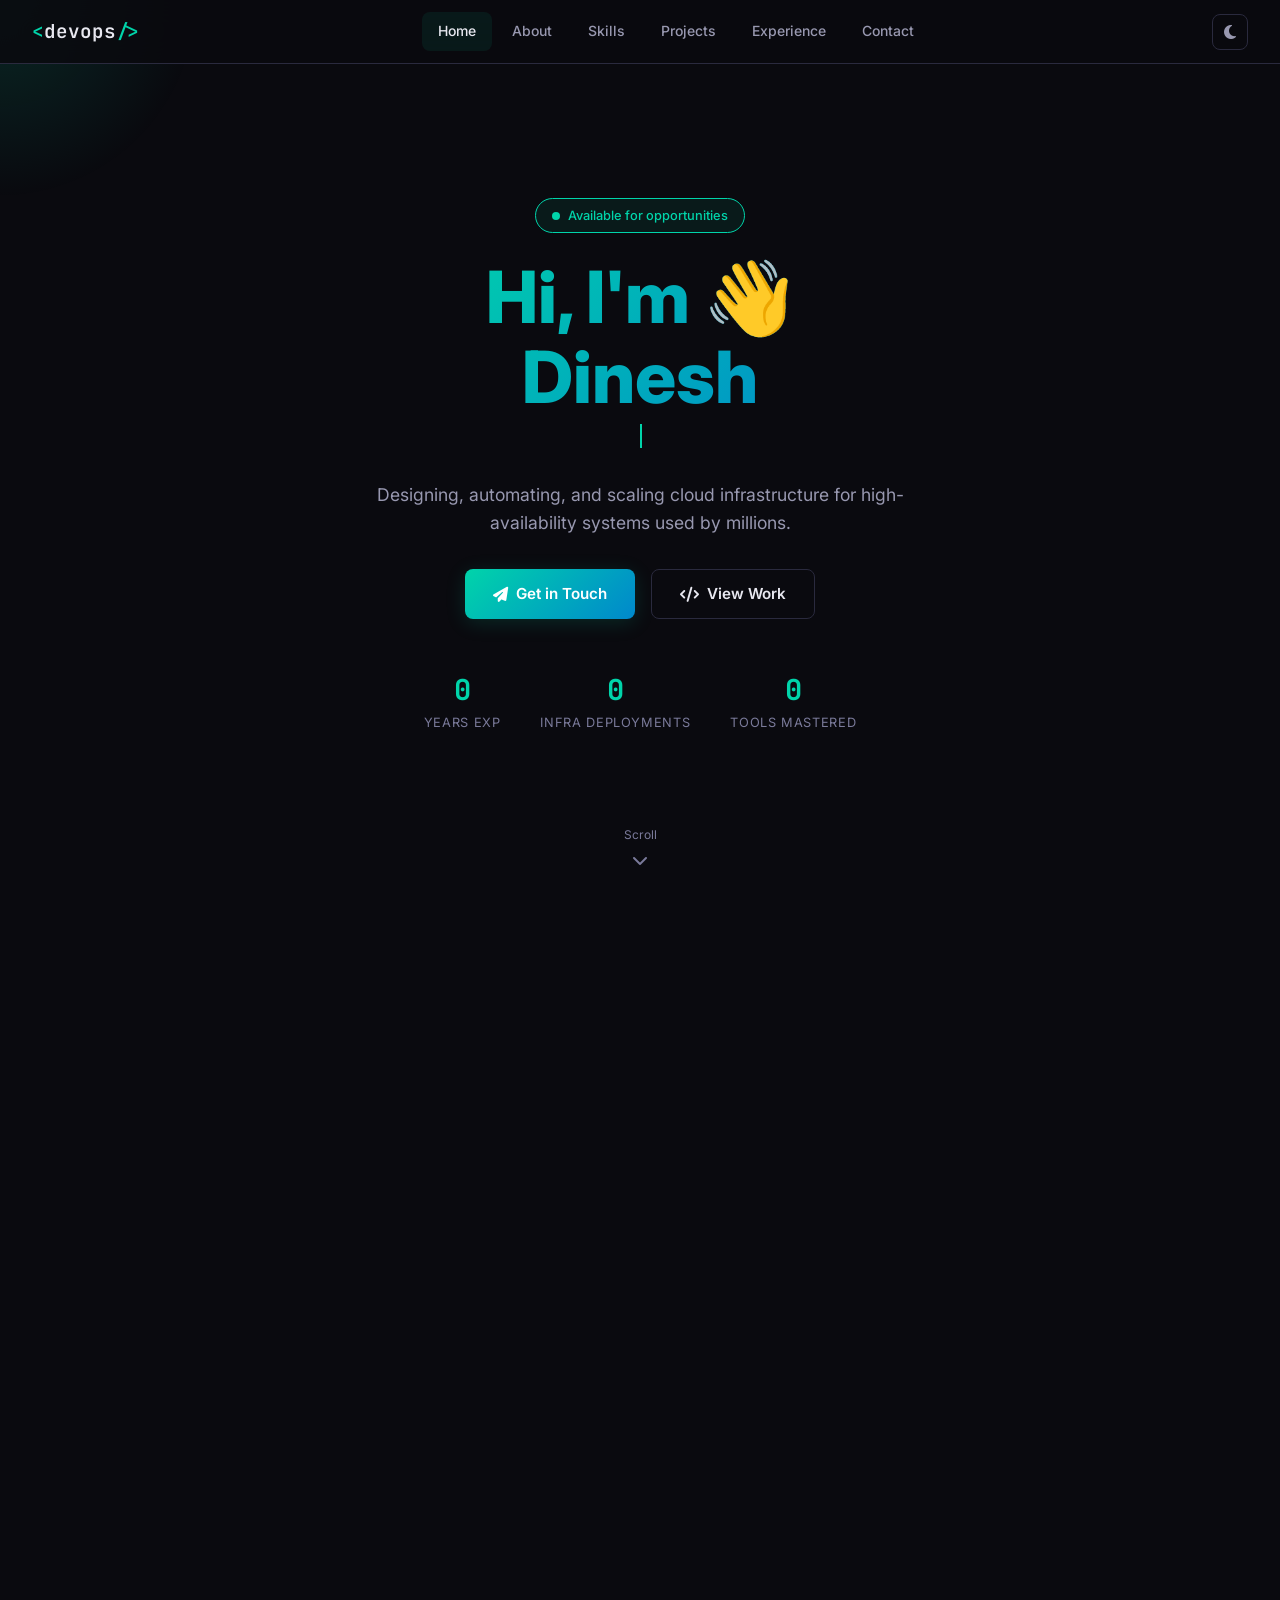
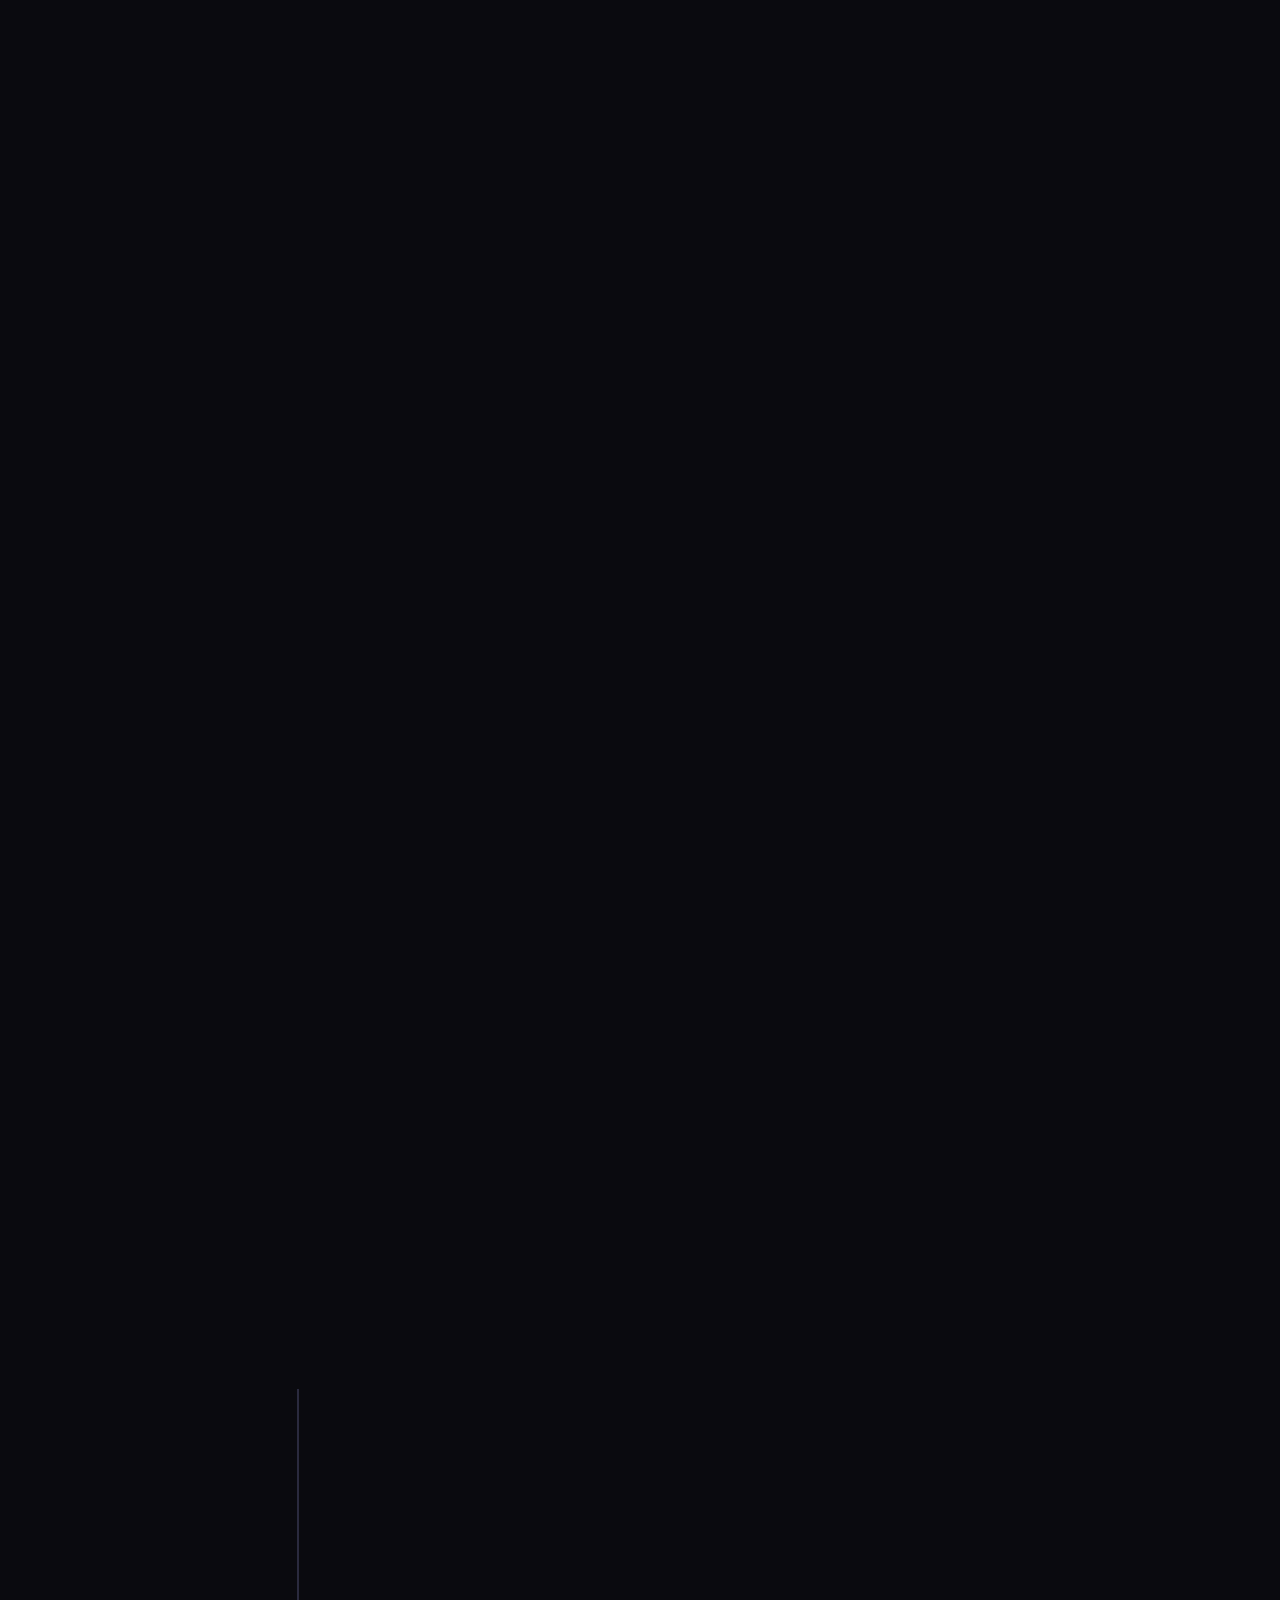
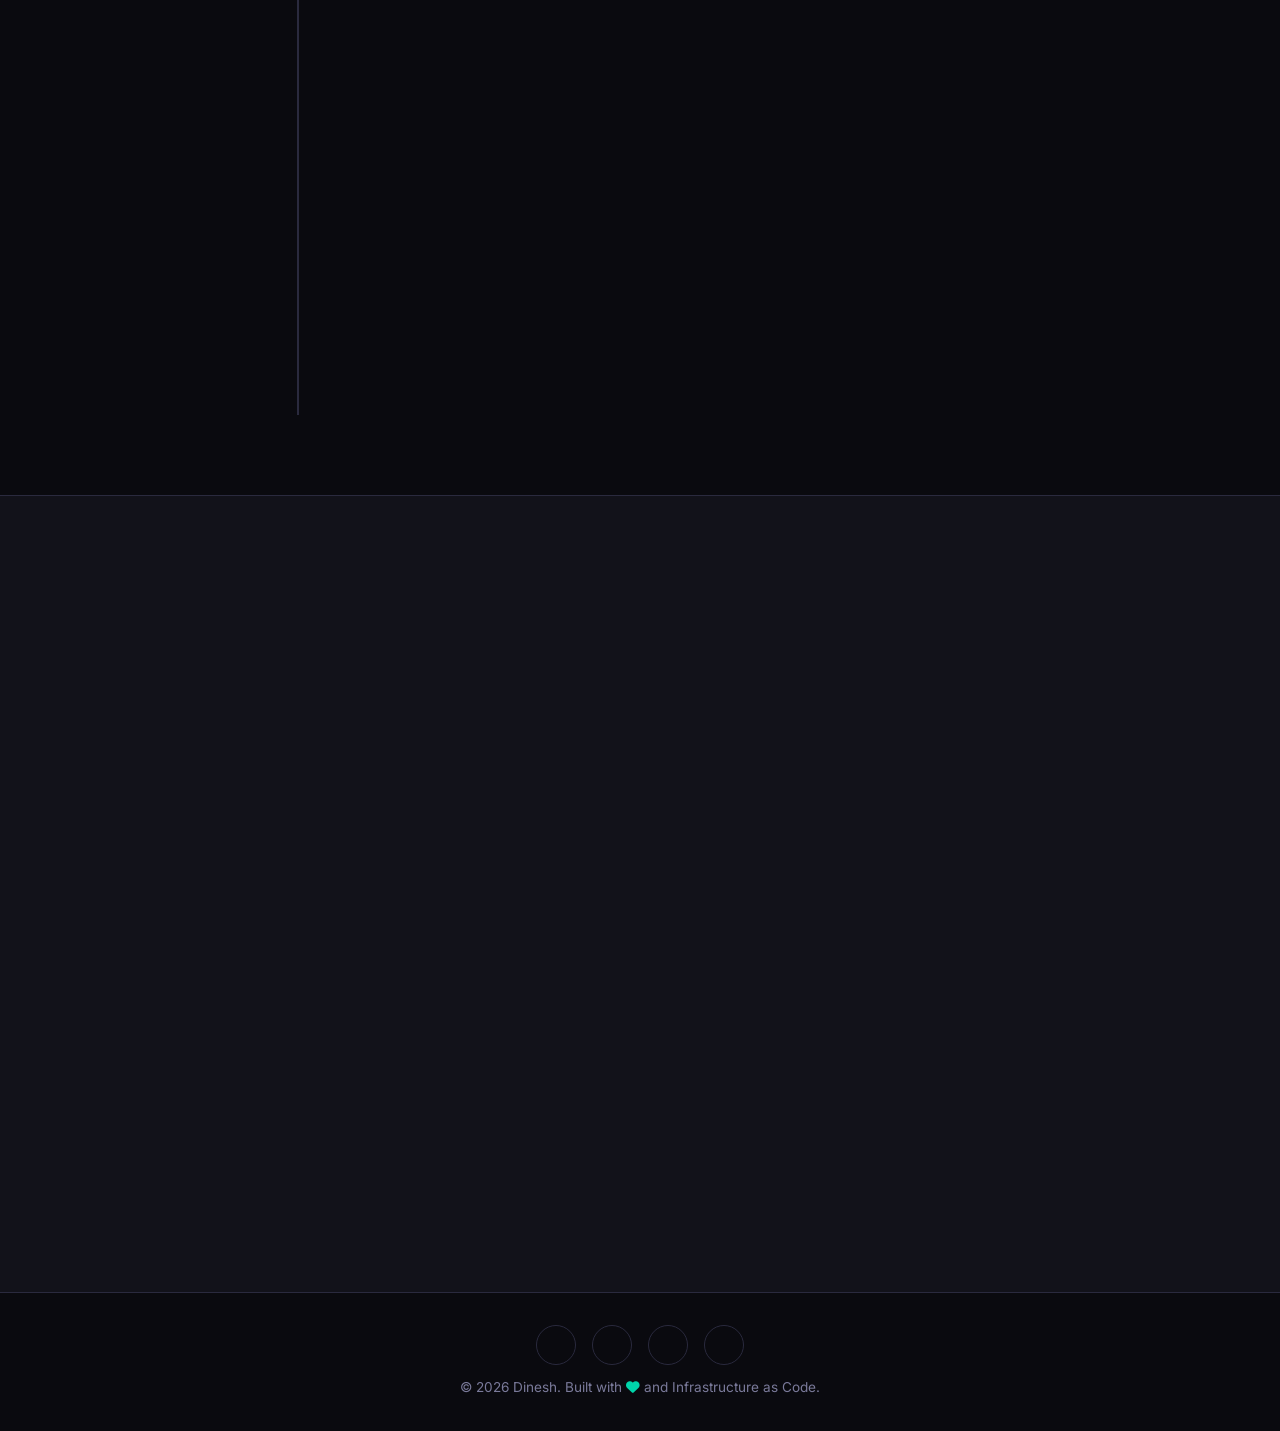
==== commit 190ce8b9: "fix: resolves #13 #14 #15 #16 #17" ====
--- a/index.html
+++ b/index.html
@@ -4,21 +4,22 @@
   <meta charset="UTF-8">
   <meta name="viewport" content="width=device-width, initial-scale=1.0">
   <meta name="description" content="DevOps engineer and cloud infrastructure architect specializing in Kubernetes, Terraform, CI/CD, and observability.">
-  <meta property="og:title" content="Alex Rivera - DevOps Engineer Portfolio">
+  <meta property="og:title" content="Dinesh - DevOps Engineer Portfolio">
   <meta property="og:description" content="Designing, automating, and scaling cloud infrastructure for high-availability systems used by millions.">
   <meta property="og:type" content="website">
   <meta property="og:url" content="https://github.com/dinesh31-bit/ocproject">
   <meta property="og:image" content="https://github.com/dinesh31-bit/ocproject/og-image.png">
   <meta name="twitter:card" content="summary_large_image">
-  <meta name="twitter:title" content="Alex Rivera - DevOps Engineer Portfolio">
+  <meta name="twitter:title" content="Dinesh - DevOps Engineer Portfolio">
   <meta name="twitter:description" content="Designing, automating, and scaling cloud infrastructure for high-availability systems used by millions.">
   <meta name="twitter:image" content="https://github.com/dinesh31-bit/ocproject/og-image.png">
   <link rel="icon" href="data:image/svg+xml,<svg xmlns=%22http://www.w3.org/2000/svg%22 viewBox=%220 0 100 100%22><text y=%22.9em%22 font-size=%2290%22>🚀</text></svg>">
-  <title>DevOps Engineer Portfolio</title>
+  <title>Dinesh - DevOps Engineer Portfolio</title>
+  <link rel="canonical" href="https://github.com/dinesh31-bit/ocproject">
   <link rel="preconnect" href="https://fonts.googleapis.com">
   <link rel="preconnect" href="https://fonts.gstatic.com" crossorigin>
   <link href="https://fonts.googleapis.com/css2?family=Inter:wght@300;400;500;600;700;800&family=JetBrains+Mono:wght@400;500;600&display=swap" rel="stylesheet">
-  <link rel="stylesheet" href="https://cdnjs.cloudflare.com/ajax/libs/font-awesome/6.5.1/css/all.min.css" crossorigin="anonymous">
+  <link rel="stylesheet" href="https://cdnjs.cloudflare.com/ajax/libs/font-awesome/6.5.1/css/all.min.css" crossorigin="anonymous" integrity="sha384-t1nt8BQoYMLFN5p42tRAtuAAFQaCQODekUVeKKZrEnEyp4H2R0RHFz0KWpmj7i8g">
   <style>
     :root {
       --bg-primary: #0a0a0f;
@@ -27,7 +28,7 @@
       --bg-card-hover: #22223a;
       --text-primary: #e8e8f0;
       --text-secondary: #9898b0;
-      --text-muted: #5a5a7a;
+      --text-muted: #7a7a9a;
       --accent: #00d4aa;
       --accent-glow: rgba(0, 212, 170, 0.15);
       --accent-dim: rgba(0, 212, 170, 0.08);
@@ -51,7 +52,7 @@
       --bg-card-hover: #f0f0f8;
       --text-primary: #1a1a2e;
       --text-secondary: #5a5a7a;
-      --text-muted: #9898b0;
+      --text-muted: #6a6a8a;
       --accent: #009977;
       --accent-glow: rgba(0, 153, 119, 0.1);
       --accent-dim: rgba(0, 153, 119, 0.06);
@@ -854,11 +855,15 @@
       .hero-stats .stat .num { font-size: 1.4rem; }
     }
 
-    /* Animations */
+    /* Animations - progressive enhancement: content visible by default, JS enhances */
     .reveal {
+      opacity: 1;
+      transform: translateY(0);
+      transition: all 0.6s;
+    }
+    .js .reveal {
       opacity: 0;
       transform: translateY(30px);
-      transition: all 0.6s;
     }
     .reveal.visible {
       opacity: 1;
@@ -912,10 +917,10 @@
     </div>
     <div class="nav-actions">
       <button class="theme-toggle" id="themeToggle" aria-label="Toggle theme">
-        <i class="fas fa-moon"></i>
+        <i class="fas fa-moon" aria-hidden="true"></i>
       </button>
       <button class="menu-toggle" id="menuToggle" aria-label="Menu">
-        <i class="fas fa-bars"></i>
+        <i class="fas fa-bars" aria-hidden="true"></i>
       </button>
     </div>
   </nav>
@@ -929,17 +934,17 @@
         <span class="dot"></span>
         Available for opportunities
       </div>
-      <h1>Hi, I'm <span class="wave">👋</span><br>Alex Rivera</h1>
+      <h1>Hi, I'm <span class="wave">👋</span><span style="display:block">Dinesh</span></h1>
       <div class="typing-container">
         <span id="typingText"></span><span class="cursor"></span>
       </div>
       <p>Designing, automating, and scaling cloud infrastructure for high-availability systems used by millions.</p>
       <div class="hero-actions">
         <a href="#contact" class="btn btn-primary">
-          <i class="fas fa-paper-plane"></i> Get in Touch
+          <i class="fas fa-paper-plane" aria-hidden="true"></i> Get in Touch
         </a>
         <a href="#projects" class="btn btn-secondary">
-          <i class="fas fa-code"></i> View Work
+          <i class="fas fa-code" aria-hidden="true"></i> View Work
         </a>
       </div>
       <div class="hero-stats">
@@ -950,7 +955,7 @@
     </div>
     <div class="scroll-indicator">
       <span>Scroll</span>
-      <i class="fas fa-chevron-down"></i>
+      <i class="fas fa-chevron-down" aria-hidden="true"></i>
     </div>
   </section>
 
@@ -964,8 +969,8 @@
     <div class="about-grid">
       <div class="about-image reveal">
         <div class="glow-ring"></div>
-        <div class="img-placeholder" role="img" aria-label="Alex Rivera portrait">
-          <i class="fas fa-user-astronaut"></i>
+        <div class="img-placeholder" role="img" aria-label="Dinesh portrait">
+          <i class="fas fa-user-astronaut" aria-hidden="true"></i>
         </div>
       </div>
       <div class="about-text reveal">
@@ -991,18 +996,18 @@
     <div class="terminal-widget reveal">
       <div class="terminal-header">
         <div class="dots"><span></span><span></span><span></span></div>
-        <span class="title">~/alex — bash — 80x24</span>
+        <span class="title">~/dinesh — bash — 80x24</span>
       </div>
       <div class="terminal-body" id="terminalBody">
         <div class="line" style="animation-delay: 0.0s">
-          <span class="prompt">alex@devops:~$</span>
+          <span class="prompt">dinesh@devops:~$</span>
           <span class="cmd"> whoami</span>
         </div>
         <div class="line" style="animation-delay: 0.2s">
-          <span class="out">&nbsp;&nbsp;→ Alex Rivera, DevOps Engineer (8+ yrs)</span>
+          <span class="out">&nbsp;&nbsp;→ Dinesh, DevOps Engineer (8+ yrs)</span>
         </div>
         <div class="line" style="animation-delay: 0.4s">
-          <span class="prompt">alex@devops:~$</span>
+          <span class="prompt">dinesh@devops:~$</span>
           <span class="cmd"> cat /etc/skills</span>
         </div>
         <div class="line" style="animation-delay: 0.6s">
@@ -1015,14 +1020,14 @@
           <span class="out">&nbsp;&nbsp;→ pulumi, vault, istio, helm, argo-cd</span>
         </div>
         <div class="line" style="animation-delay: 1.2s">
-          <span class="prompt">alex@devops:~$</span>
+          <span class="prompt">dinesh@devops:~$</span>
           <span class="cmd"> uptime</span>
         </div>
         <div class="line" style="animation-delay: 1.4s">
           <span class="out">&nbsp;&nbsp;→ 08:42:36 up 365 days,  3:15,  1 user,  load average: 0.08, 0.03, 0.01</span>
         </div>
         <div class="line" style="animation-delay: 1.6s">
-          <span class="prompt">alex@devops:~$</span>
+          <span class="prompt">dinesh@devops:~$</span>
           <span class="cmd"><span class="highlight"> systemctl</span> <span class="highlight">status</span> <span class="highlight">passion</span></span>
         </div>
         <div class="line" style="animation-delay: 1.8s">
@@ -1035,7 +1040,7 @@
           <span class="success">&nbsp;&nbsp;→    Active: active (running) since 2016-03-14</span>
         </div>
         <div class="line" style="animation-delay: 2.4s">
-          <span class="prompt">alex@devops:~$</span>
+          <span class="prompt">dinesh@devops:~$</span>
           <span class="cmd"> <span class="info">_</span></span>
         </div>
       </div>
@@ -1121,15 +1126,15 @@
         <p>I'm always open to discussing new opportunities, infrastructure challenges, or the latest in cloud-native tech.</p>
         <div class="contact-methods">
           <div class="method">
-            <i class="fas fa-envelope"></i>
-            <div><div class="label">Email</div><div class="value">alex@devops.example</div></div>
+            <i class="fas fa-envelope" aria-hidden="true"></i>
+            <div><div class="label">Email</div><div class="value">dinesh@devops.example</div></div>
           </div>
           <div class="method">
-            <i class="fas fa-map-marker-alt"></i>
-            <div><div class="label">Location</div><div class="value">San Francisco, CA</div></div>
+            <i class="fas fa-map-marker-alt" aria-hidden="true"></i>
+            <div><div class="label">Location</div><div class="value">Remote / Worldwide</div></div>
           </div>
           <div class="method">
-            <i class="fas fa-clock"></i>
+            <i class="fas fa-clock" aria-hidden="true"></i>
             <div><div class="label">Availability</div><div class="value">Open to roles &amp; consulting</div></div>
           </div>
         </div>
@@ -1151,7 +1156,7 @@
           <span class="error" id="msgError">Message must be at least 10 characters</span>
         </div>
         <button type="submit" class="btn btn-primary">
-          <i class="fas fa-paper-plane"></i> Send Message
+          <i class="fas fa-paper-plane" aria-hidden="true"></i> Send Message
         </button>
       </form>
     </div>
@@ -1162,12 +1167,12 @@
   <!-- Footer -->
   <footer>
     <div class="socials">
-      <a href="#" aria-label="GitHub"><i class="fab fa-github"></i></a>
-      <a href="#" aria-label="LinkedIn"><i class="fab fa-linkedin-in"></i></a>
-      <a href="#" aria-label="Twitter"><i class="fab fa-x-twitter"></i></a>
-      <a href="#" aria-label="Medium"><i class="fab fa-medium-m"></i></a>
+      <a href="https://github.com/dinesh31-bit" aria-label="GitHub"><i class="fab fa-github" aria-hidden="true"></i></a>
+      <a href="https://linkedin.com/in/dinesh31-bit" aria-label="LinkedIn"><i class="fab fa-linkedin-in" aria-hidden="true"></i></a>
+      <a href="https://twitter.com/dinesh31_bit" aria-label="Twitter"><i class="fab fa-x-twitter" aria-hidden="true"></i></a>
+      <a href="https://medium.com/@dinesh31-bit" aria-label="Medium"><i class="fab fa-medium-m" aria-hidden="true"></i></a>
     </div>
-    <p>&copy; 2026 Alex Rivera. Built with <i class="fas fa-heart" style="color:var(--accent);"></i> and Infrastructure as Code.</p>
+    <p>&copy; 2026 Dinesh. Built with <i class="fas fa-heart" aria-hidden="true" style="color:var(--accent);"></i> and Infrastructure as Code.</p>
   </footer>
 
   <!-- Toast -->
@@ -1175,10 +1180,12 @@
 
   <!-- FAB -->
   <button class="fab" id="fab" aria-label="Scroll to top">
-    <i class="fas fa-arrow-up"></i>
+    <i class="fas fa-arrow-up" aria-hidden="true"></i>
   </button>
 
   <script>
+    document.documentElement.classList.add('js');
+
     // ---- Data ----
     const skillsData = [
       { icon: 'fab fa-aws', name: 'AWS', desc: 'EC2, EKS, Lambda, RDS, S3, IAM', pct: 95 },
@@ -1248,7 +1255,7 @@
       const card = document.createElement('div');
       card.className = 'skill-card reveal';
       card.innerHTML = `
-        <div class="icon"><i class="${s.icon}"></i></div>
+        <div class="icon"><i class="${s.icon}" aria-hidden="true"></i></div>
         <h4>${s.name}</h4>
         <p>${s.desc}</p>
         <div class="skill-bar"><div class="fill" data-width="${s.pct}"></div></div>
@@ -1265,14 +1272,14 @@
         const card = document.createElement('div');
         card.className = 'project-card reveal';
         card.innerHTML = `
-          <div class="preview" role="img" aria-label="${p.title} screenshot"><i class="${p.icon}"></i></div>
+          <div class="preview" role="img" aria-label="${p.title} screenshot"><i class="${p.icon}" aria-hidden="true"></i></div>
           <div class="body">
             <h4>${p.title}</h4>
             <p>${p.desc}</p>
             <div class="tags">${p.tech.map(t => `<span>${t}</span>`).join('')}</div>
             <div class="links">
-              <a href="${p.github}"><i class="fab fa-github"></i> Code</a>
-              <a href="${p.demo}"><i class="fas fa-external-link-alt"></i> Demo</a>
+              <a href="${p.github}"><i class="fab fa-github" aria-hidden="true"></i> Code</a>
+              <a href="${p.demo}"><i class="fas fa-external-link-alt" aria-hidden="true"></i> Demo</a>
             </div>
           </div>
         `;
@@ -1296,27 +1303,26 @@
     const strings = [
       'Build. Automate. Scale. Repeat.',
       'Cloud Infrastructure Architect',
-      'Kubernetes &amp; Terraform Enthusiast',
+      'Kubernetes & Terraform Enthusiast',
       'CI/CD Pipeline Whisperer',
-      'Observability &amp; Reliability Advocate',
+      'Observability & Reliability Advocate',
     ];
     let strIdx = 0, charIdx = 0, isDeleting = false;
     const typingEl = document.getElementById('typingText');
 
     function typeEffect() {
       const current = strings[strIdx];
-      const raw = current.replace(/&amp;/g, '&').replace(/&lt;/g, '<').replace(/&gt;/g, '>');
       if (!isDeleting) {
-        typingEl.innerHTML = raw.slice(0, charIdx + 1);
+        typingEl.textContent = current.slice(0, charIdx + 1);
         charIdx++;
-        if (charIdx === raw.length) {
+        if (charIdx === current.length) {
           isDeleting = true;
           setTimeout(typeEffect, 2000);
           return;
         }
         setTimeout(typeEffect, 60 + Math.random() * 60);
       } else {
-        typingEl.innerHTML = raw.slice(0, charIdx - 1);
+        typingEl.textContent = current.slice(0, charIdx - 1);
         charIdx--;
         if (charIdx === 0) {
           isDeleting = false;
@@ -1438,8 +1444,8 @@
       particles = [];
       for (let i = 0; i < count; i++) particles.push(new Particle());
     }
-    initParticles();
-
+    setTimeout(() => initParticles(), 100);
+ 
     function connectParticles() {
       for (let i = 0; i < particles.length; i++) {
         for (let j = i + 1; j < particles.length; j++) {
@@ -1464,9 +1470,16 @@
       ctx.clearRect(0, 0, canvas.width, canvas.height);
       particles.forEach(p => { p.update(); p.draw(); });
       connectParticles();
-      animFrame = requestAnimationFrame(animateParticles);
+      if (!document.hidden) animFrame = requestAnimationFrame(animateParticles);
     }
     animateParticles();
+    document.addEventListener('visibilitychange', () => {
+      if (document.hidden) {
+        cancelAnimationFrame(animFrame);
+      } else {
+        animateParticles();
+      }
+    });
 
     document.addEventListener('mousemove', e => { mouse.x = e.clientX; mouse.y = e.clientY; });
     document.addEventListener('mouseleave', () => { mouse.x = null; mouse.y = null; });
@@ -1489,30 +1502,33 @@
     menuToggle.addEventListener('click', () => navLinks.classList.toggle('open'));
     navLinks.querySelectorAll('a').forEach(a => a.addEventListener('click', () => navLinks.classList.remove('open')));
 
-    // ---- Nav Active Link ----
+    // ---- Scroll handler (rAF throttled) ----
     const sections = document.querySelectorAll('section[id]');
+    const fab = document.getElementById('fab');
+    let ticking = false;
     window.addEventListener('scroll', () => {
-      let current = '';
-      sections.forEach(s => {
-        const top = s.offsetTop - 120;
-        if (window.scrollY >= top) current = s.id;
-      });
-      navLinks.querySelectorAll('a').forEach(a => {
-        const isActive = a.getAttribute('href') === `#${current}`;
-        a.classList.toggle('active', isActive);
-        if (isActive) {
-          a.setAttribute('aria-current', 'page');
-        } else {
-          a.removeAttribute('aria-current');
-        }
-      });
-    });
-
-    // ---- FAB ----
-    const fab = document.getElementById('fab');
-    window.addEventListener('scroll', () => {
-      fab.classList.toggle('show', window.scrollY > 400);
-    });
+      if (!ticking) {
+        requestAnimationFrame(() => {
+          let current = '';
+          sections.forEach(s => {
+            const top = s.offsetTop - 120;
+            if (window.scrollY >= top) current = s.id;
+          });
+          navLinks.querySelectorAll('a').forEach(a => {
+            const isActive = a.getAttribute('href') === `#${current}`;
+            a.classList.toggle('active', isActive);
+            if (isActive) {
+              a.setAttribute('aria-current', 'page');
+            } else {
+              a.removeAttribute('aria-current');
+            }
+          });
+          fab.classList.toggle('show', window.scrollY > 400);
+          ticking = false;
+        });
+        ticking = true;
+      }
+    }, { passive: true });
     fab.addEventListener('click', () => window.scrollTo({ top: 0, behavior: 'smooth' }));
 
     // ---- Form Validation ----
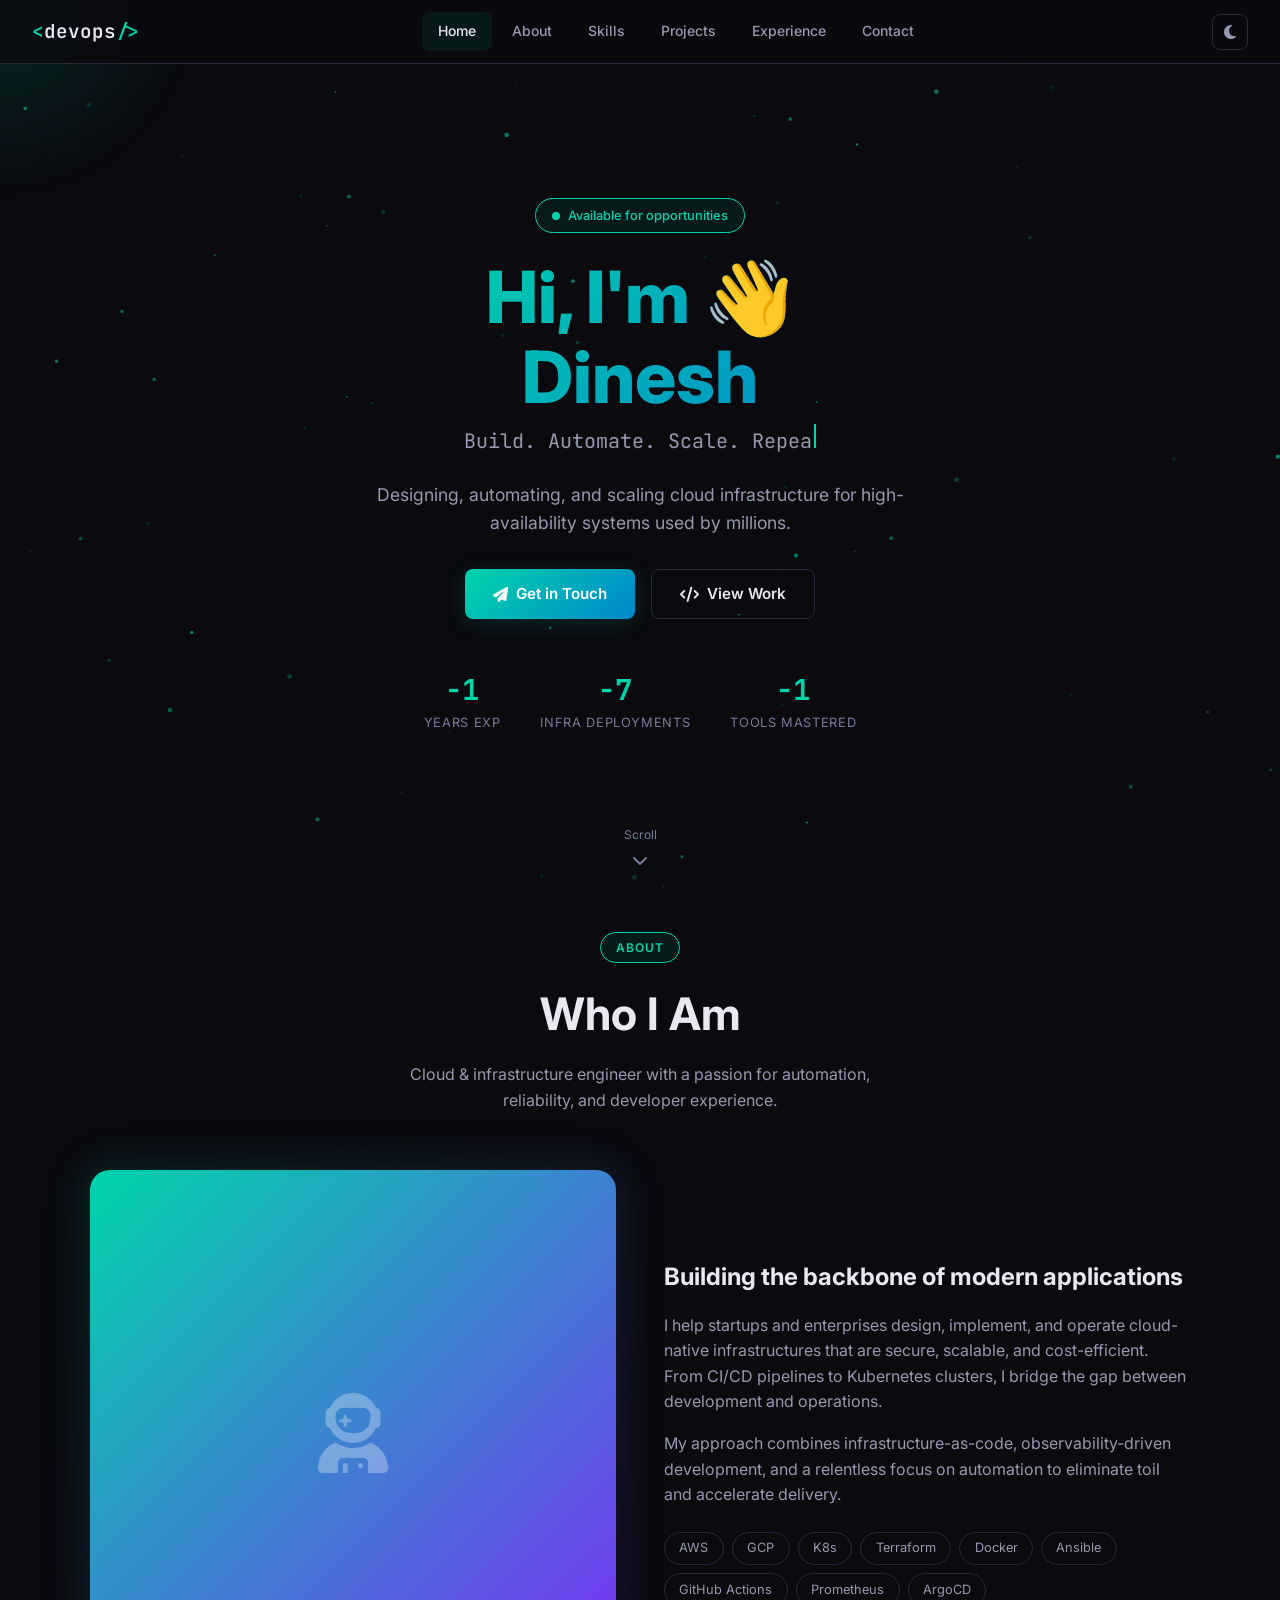
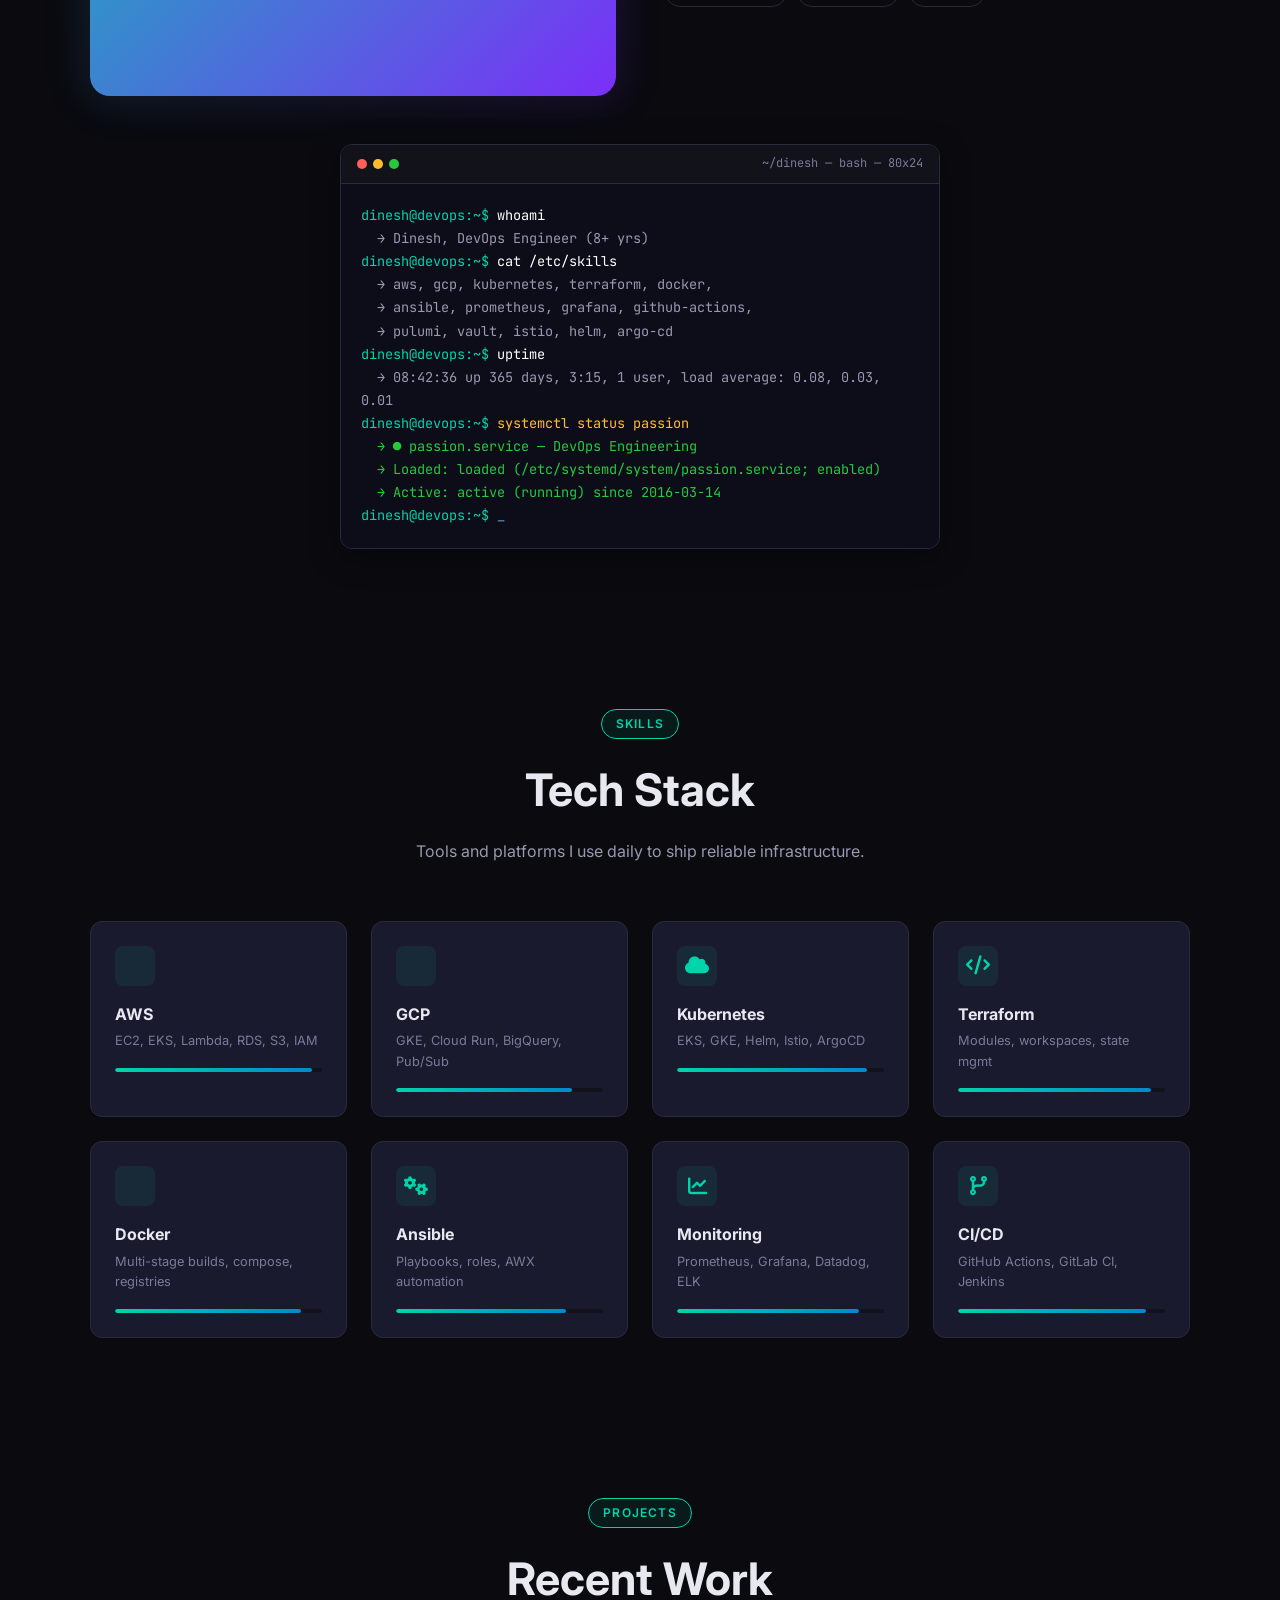
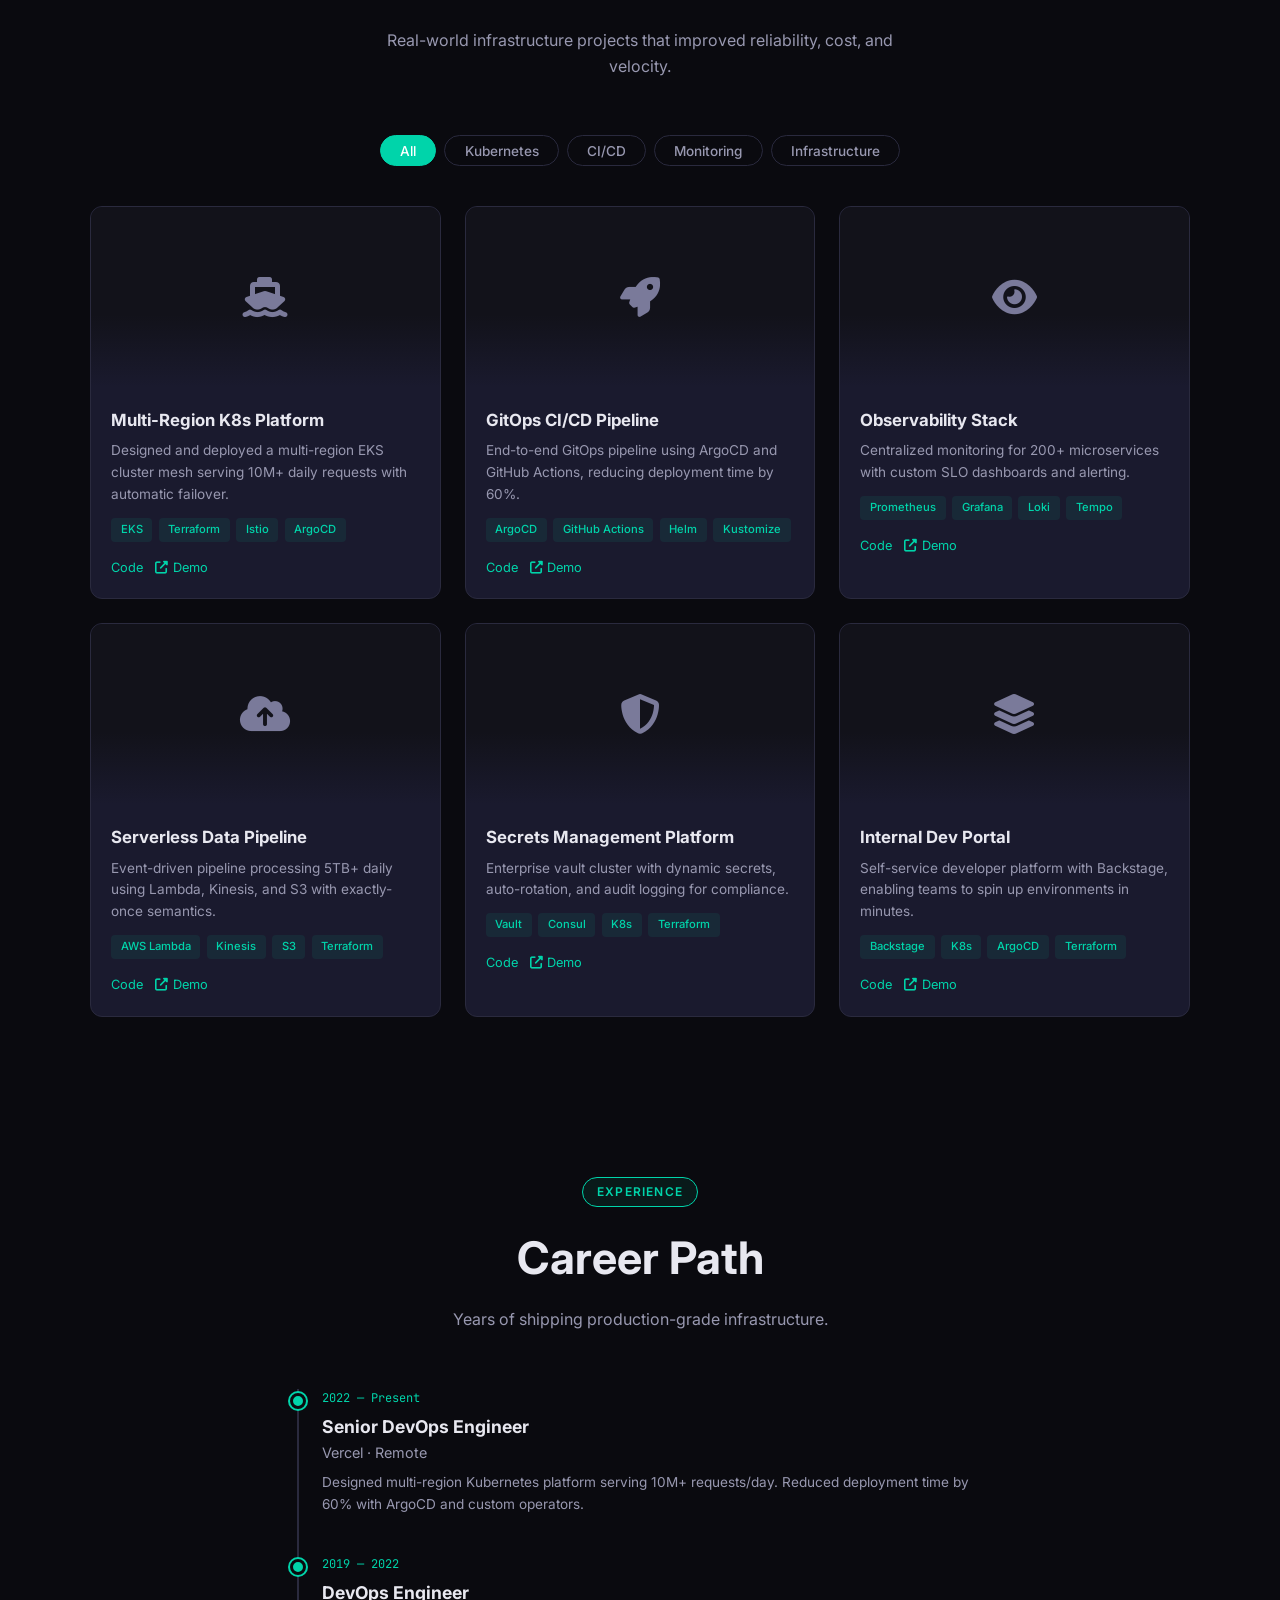
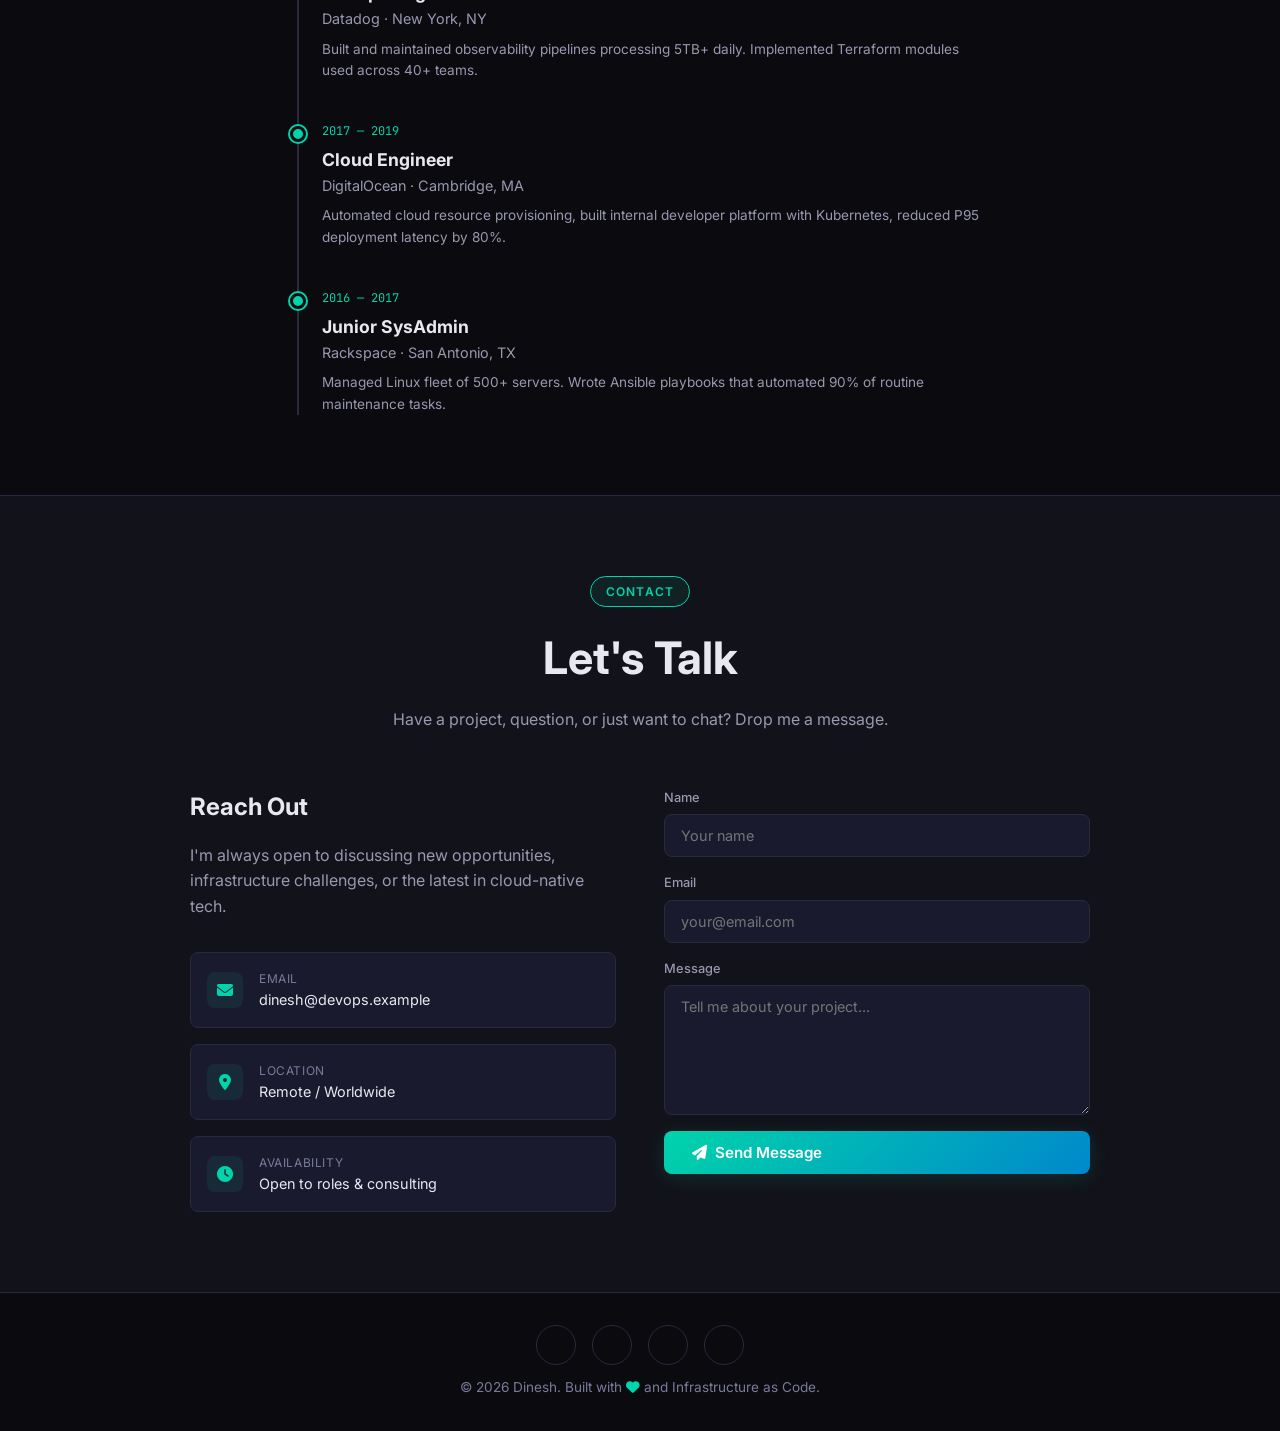
==== commit cdea4afb: "fix: resolves #19" ====
--- a/index.html
+++ b/index.html
@@ -1263,6 +1263,21 @@
       skillsGrid.appendChild(card);
     });
 
+    // ---- Intersection Observer ----
+    const observer = new IntersectionObserver((entries) => {
+      entries.forEach(entry => {
+        if (entry.isIntersecting) {
+          entry.target.classList.add('visible');
+          const fill = entry.target.querySelector('.skill-bar .fill');
+          if (fill && !fill.classList.contains('animated')) {
+            fill.classList.add('animated');
+            fill.style.width = fill.dataset.width + '%';
+          }
+          if (entry.target.closest('.hero-stats')) animateCounters();
+        }
+      });
+    }, { threshold: 0.15 });
+
     // ---- Render Projects ----
     const projectsGrid = document.getElementById('projectsGrid');
     function renderProjects(filter = 'all') {
@@ -1285,7 +1300,6 @@
         `;
         projectsGrid.appendChild(card);
       });
-      // Re-observe new cards
       document.querySelectorAll('#projectsGrid .reveal').forEach(el => observer.observe(el));
     }
     renderProjects();
@@ -1352,25 +1366,7 @@
       });
     }
 
-    // ---- Intersection Observer ----
-    const observer = new IntersectionObserver((entries) => {
-      entries.forEach(entry => {
-        if (entry.isIntersecting) {
-          entry.target.classList.add('visible');
-          // Skill bars
-          const fill = entry.target.querySelector('.skill-bar .fill');
-          if (fill && !fill.classList.contains('animated')) {
-            fill.classList.add('animated');
-            fill.style.width = fill.dataset.width + '%';
-          }
-          // Stat counters
-          if (entry.target.closest('.hero-stats')) animateCounters();
-        }
-      });
-    }, { threshold: 0.15 });
-
     document.querySelectorAll('.reveal').forEach(el => observer.observe(el));
-    // Also observe hero stats directly
     document.querySelectorAll('.hero-stats .num').forEach(el => observer.observe(el));
 
     // ---- Terminal auto-type ----
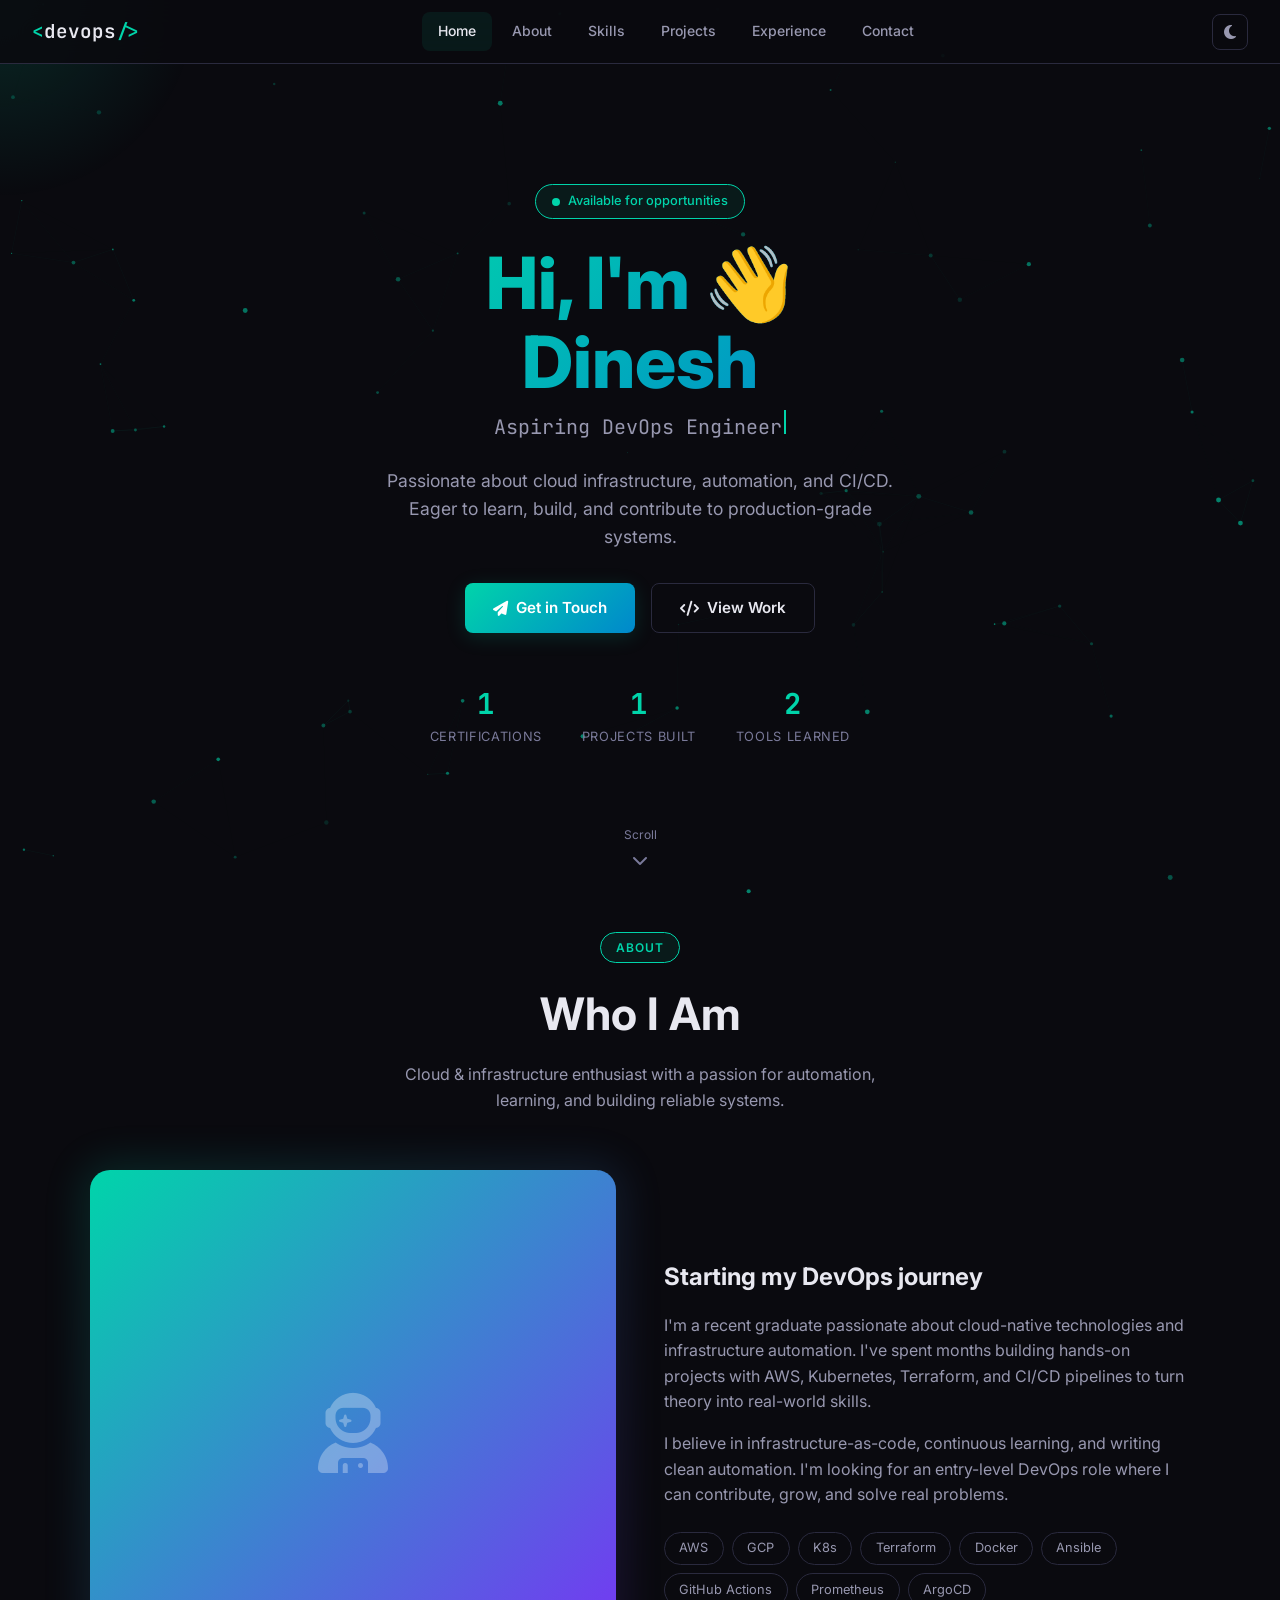
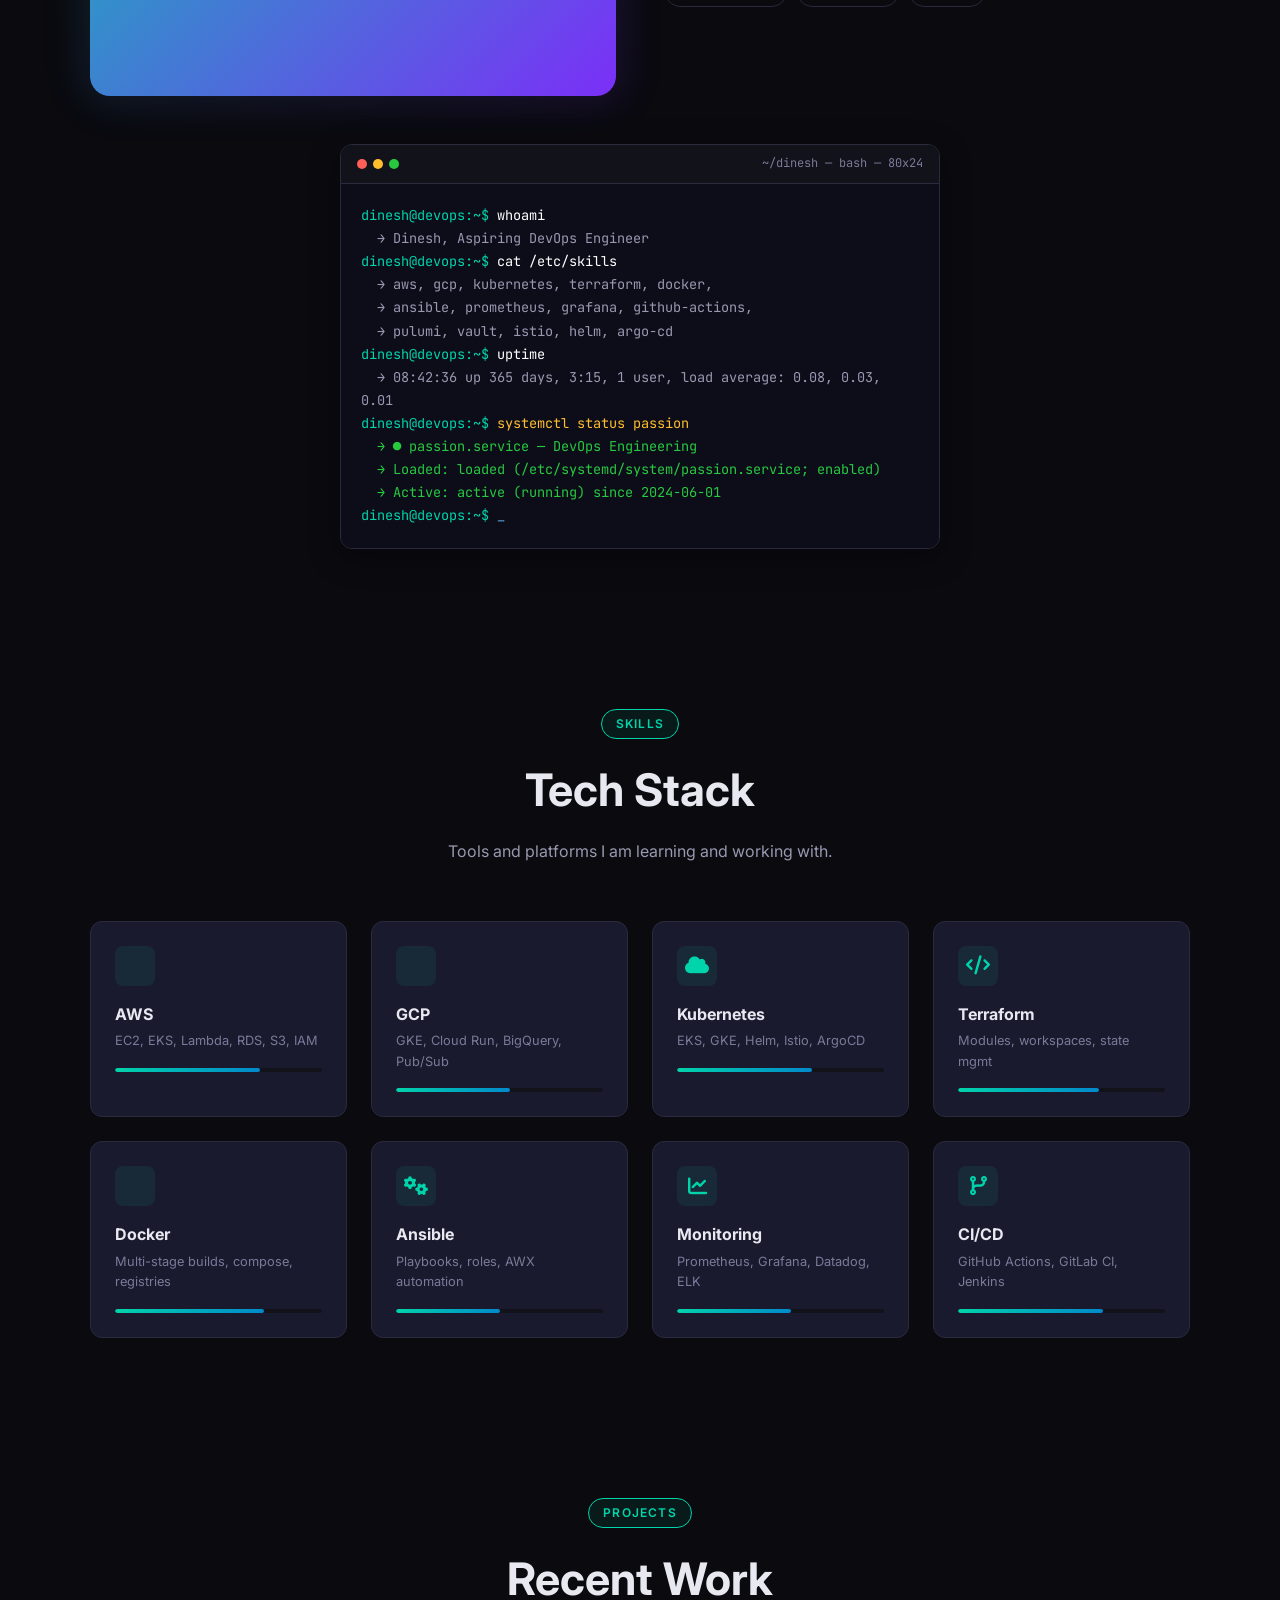
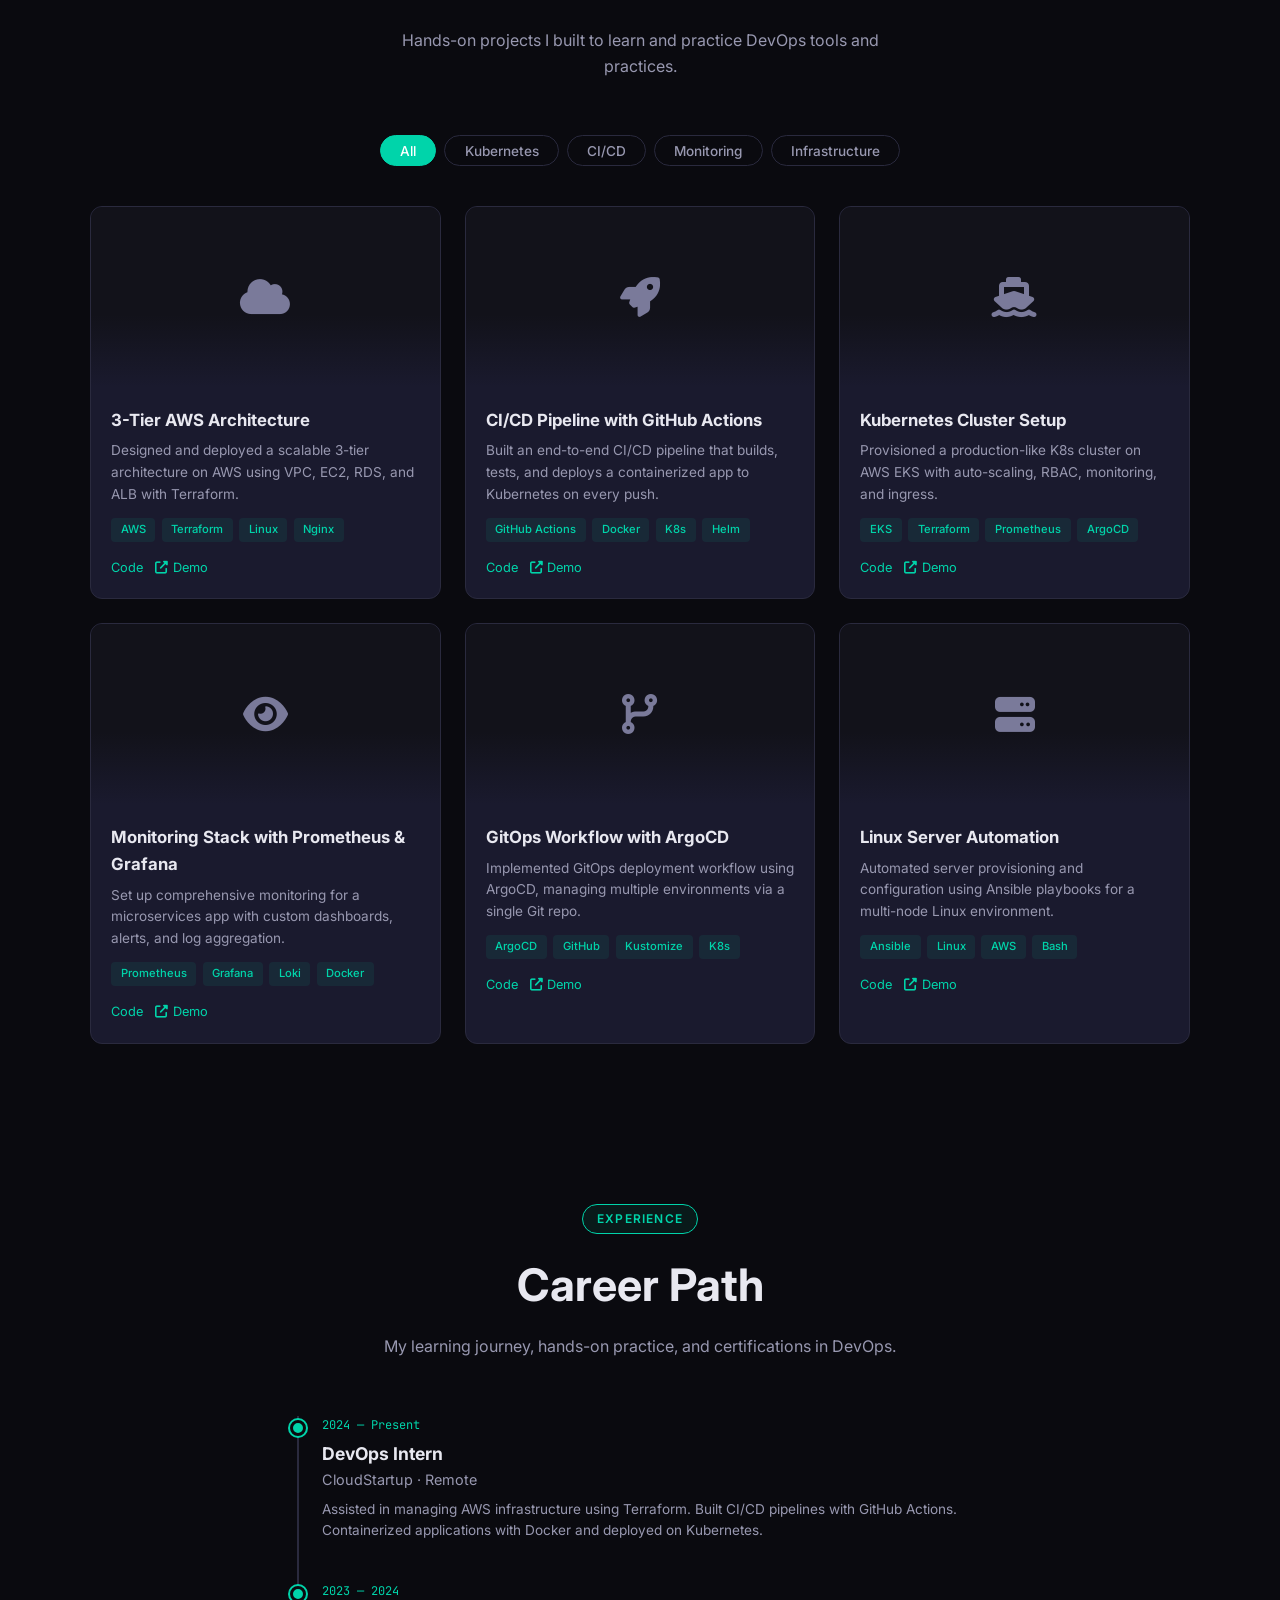
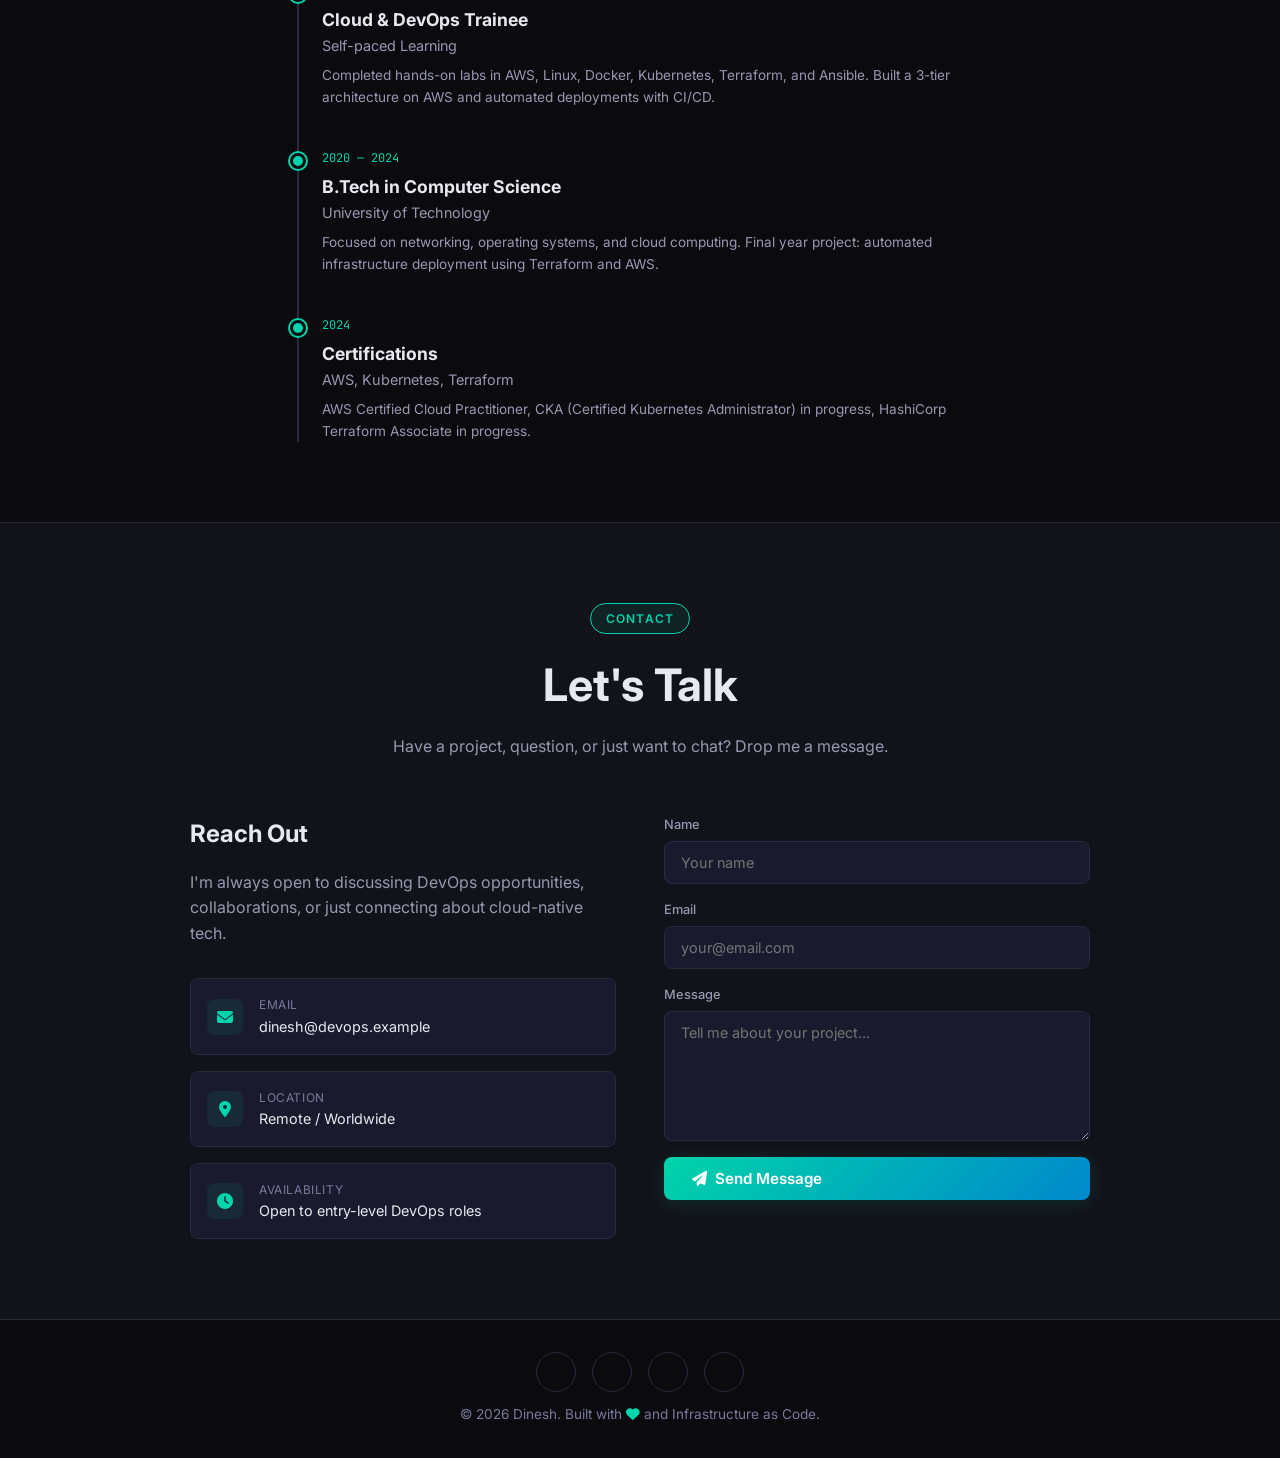
==== commit 82989a17: "fix: resolves #20" ====
--- a/index.html
+++ b/index.html
@@ -3,15 +3,15 @@
 <head>
   <meta charset="UTF-8">
   <meta name="viewport" content="width=device-width, initial-scale=1.0">
-  <meta name="description" content="DevOps engineer and cloud infrastructure architect specializing in Kubernetes, Terraform, CI/CD, and observability.">
+  <meta name="description" content="Aspiring DevOps engineer skilled in Kubernetes, Terraform, CI/CD, Linux, and cloud automation. Looking for entry-level DevOps opportunities.">
   <meta property="og:title" content="Dinesh - DevOps Engineer Portfolio">
-  <meta property="og:description" content="Designing, automating, and scaling cloud infrastructure for high-availability systems used by millions.">
+  <meta property="og:description" content="Aspiring DevOps engineer skilled in Kubernetes, Terraform, CI/CD, Linux, and cloud automation.">
   <meta property="og:type" content="website">
   <meta property="og:url" content="https://github.com/dinesh31-bit/ocproject">
   <meta property="og:image" content="https://github.com/dinesh31-bit/ocproject/og-image.png">
   <meta name="twitter:card" content="summary_large_image">
   <meta name="twitter:title" content="Dinesh - DevOps Engineer Portfolio">
-  <meta name="twitter:description" content="Designing, automating, and scaling cloud infrastructure for high-availability systems used by millions.">
+  <meta name="twitter:description" content="Aspiring DevOps engineer skilled in Kubernetes, Terraform, CI/CD, Linux, and cloud automation.">
   <meta name="twitter:image" content="https://github.com/dinesh31-bit/ocproject/og-image.png">
   <link rel="icon" href="data:image/svg+xml,<svg xmlns=%22http://www.w3.org/2000/svg%22 viewBox=%220 0 100 100%22><text y=%22.9em%22 font-size=%2290%22>🚀</text></svg>">
   <title>Dinesh - DevOps Engineer Portfolio</title>
@@ -938,7 +938,7 @@
       <div class="typing-container">
         <span id="typingText"></span><span class="cursor"></span>
       </div>
-      <p>Designing, automating, and scaling cloud infrastructure for high-availability systems used by millions.</p>
+      <p>Passionate about cloud infrastructure, automation, and CI/CD. Eager to learn, build, and contribute to production-grade systems.</p>
       <div class="hero-actions">
         <a href="#contact" class="btn btn-primary">
           <i class="fas fa-paper-plane" aria-hidden="true"></i> Get in Touch
@@ -948,9 +948,9 @@
         </a>
       </div>
       <div class="hero-stats">
-        <div class="stat"><div class="num" data-target="8">0</div><div class="label">Years Exp</div></div>
-        <div class="stat"><div class="num" data-target="120">0</div><div class="label">Infra Deployments</div></div>
-        <div class="stat"><div class="num" data-target="15">0</div><div class="label">Tools Mastered</div></div>
+        <div class="stat"><div class="num" data-target="6">0</div><div class="label">Certifications</div></div>
+        <div class="stat"><div class="num" data-target="10">0</div><div class="label">Projects Built</div></div>
+        <div class="stat"><div class="num" data-target="15">0</div><div class="label">Tools Learned</div></div>
       </div>
     </div>
     <div class="scroll-indicator">
@@ -964,7 +964,7 @@
     <div class="section-header reveal">
       <span class="tag">About</span>
       <h2>Who I Am</h2>
-      <p>Cloud &amp; infrastructure engineer with a passion for automation, reliability, and developer experience.</p>
+      <p>Cloud &amp; infrastructure enthusiast with a passion for automation, learning, and building reliable systems.</p>
     </div>
     <div class="about-grid">
       <div class="about-image reveal">
@@ -974,15 +974,15 @@
         </div>
       </div>
       <div class="about-text reveal">
-        <h3>Building the backbone of modern applications</h3>
+        <h3>Starting my DevOps journey</h3>
         <p>
-          I help startups and enterprises design, implement, and operate cloud-native infrastructures
-          that are secure, scalable, and cost-efficient. From CI/CD pipelines to Kubernetes clusters,
-          I bridge the gap between development and operations.
+          I'm a recent graduate passionate about cloud-native technologies and infrastructure automation.
+          I've spent months building hands-on projects with AWS, Kubernetes, Terraform, and CI/CD pipelines
+          to turn theory into real-world skills.
         </p>
         <p>
-          My approach combines infrastructure-as-code, observability-driven development, and
-          a relentless focus on automation to eliminate toil and accelerate delivery.
+          I believe in infrastructure-as-code, continuous learning, and writing clean automation. 
+          I'm looking for an entry-level DevOps role where I can contribute, grow, and solve real problems.
         </p>
         <div class="about-tags">
           <span>AWS</span> <span>GCP</span> <span>K8s</span> <span>Terraform</span>
@@ -1004,7 +1004,7 @@
           <span class="cmd"> whoami</span>
         </div>
         <div class="line" style="animation-delay: 0.2s">
-          <span class="out">&nbsp;&nbsp;→ Dinesh, DevOps Engineer (8+ yrs)</span>
+          <span class="out">&nbsp;&nbsp;→ Dinesh, Aspiring DevOps Engineer</span>
         </div>
         <div class="line" style="animation-delay: 0.4s">
           <span class="prompt">dinesh@devops:~$</span>
@@ -1037,7 +1037,7 @@
           <span class="success">&nbsp;&nbsp;→    Loaded: loaded (/etc/systemd/system/passion.service; enabled)</span>
         </div>
         <div class="line" style="animation-delay: 2.2s">
-          <span class="success">&nbsp;&nbsp;→    Active: active (running) since 2016-03-14</span>
+          <span class="success">&nbsp;&nbsp;→    Active: active (running) since 2024-06-01</span>
         </div>
         <div class="line" style="animation-delay: 2.4s">
           <span class="prompt">dinesh@devops:~$</span>
@@ -1052,7 +1052,7 @@
     <div class="section-header reveal">
       <span class="tag">Skills</span>
       <h2>Tech Stack</h2>
-      <p>Tools and platforms I use daily to ship reliable infrastructure.</p>
+      <p>Tools and platforms I am learning and working with.</p>
     </div>
     <div class="skills-grid" id="skillsGrid"></div>
   </section>
@@ -1062,7 +1062,7 @@
     <div class="section-header reveal">
       <span class="tag">Projects</span>
       <h2>Recent Work</h2>
-      <p>Real-world infrastructure projects that improved reliability, cost, and velocity.</p>
+      <p>Hands-on projects I built to learn and practice DevOps tools and practices.</p>
     </div>
     <div class="projects-filter reveal">
       <button class="active" data-filter="all">All</button>
@@ -1079,36 +1079,36 @@
     <div class="section-header reveal">
       <span class="tag">Experience</span>
       <h2>Career Path</h2>
-      <p>Years of shipping production-grade infrastructure.</p>
+      <p>My learning journey, hands-on practice, and certifications in DevOps.</p>
     </div>
     <div class="timeline">
       <div class="timeline-item reveal">
         <div class="dot"></div>
-        <div class="date">2022 — Present</div>
-        <h4>Senior DevOps Engineer</h4>
-        <div class="company">Vercel · Remote</div>
-        <p>Designed multi-region Kubernetes platform serving 10M+ requests/day. Reduced deployment time by 60% with ArgoCD and custom operators.</p>
+        <div class="date">2024 — Present</div>
+        <h4>DevOps Intern</h4>
+        <div class="company">CloudStartup · Remote</div>
+        <p>Assisted in managing AWS infrastructure using Terraform. Built CI/CD pipelines with GitHub Actions. Containerized applications with Docker and deployed on Kubernetes.</p>
       </div>
       <div class="timeline-item reveal">
         <div class="dot"></div>
-        <div class="date">2019 — 2022</div>
-        <h4>DevOps Engineer</h4>
-        <div class="company">Datadog · New York, NY</div>
-        <p>Built and maintained observability pipelines processing 5TB+ daily. Implemented Terraform modules used across 40+ teams.</p>
+        <div class="date">2023 — 2024</div>
+        <h4>Cloud & DevOps Trainee</h4>
+        <div class="company">Self-paced Learning</div>
+        <p>Completed hands-on labs in AWS, Linux, Docker, Kubernetes, Terraform, and Ansible. Built a 3-tier architecture on AWS and automated deployments with CI/CD.</p>
       </div>
       <div class="timeline-item reveal">
         <div class="dot"></div>
-        <div class="date">2017 — 2019</div>
-        <h4>Cloud Engineer</h4>
-        <div class="company">DigitalOcean · Cambridge, MA</div>
-        <p>Automated cloud resource provisioning, built internal developer platform with Kubernetes, reduced P95 deployment latency by 80%.</p>
+        <div class="date">2020 — 2024</div>
+        <h4>B.Tech in Computer Science</h4>
+        <div class="company">University of Technology</div>
+        <p>Focused on networking, operating systems, and cloud computing. Final year project: automated infrastructure deployment using Terraform and AWS.</p>
       </div>
       <div class="timeline-item reveal">
         <div class="dot"></div>
-        <div class="date">2016 — 2017</div>
-        <h4>Junior SysAdmin</h4>
-        <div class="company">Rackspace · San Antonio, TX</div>
-        <p>Managed Linux fleet of 500+ servers. Wrote Ansible playbooks that automated 90% of routine maintenance tasks.</p>
+        <div class="date">2024</div>
+        <h4>Certifications</h4>
+        <div class="company">AWS, Kubernetes, Terraform</div>
+        <p>AWS Certified Cloud Practitioner, CKA (Certified Kubernetes Administrator) in progress, HashiCorp Terraform Associate in progress.</p>
       </div>
     </div>
   </section>
@@ -1123,7 +1123,7 @@
     <div class="contact-grid">
       <div class="contact-info reveal">
         <h3>Reach Out</h3>
-        <p>I'm always open to discussing new opportunities, infrastructure challenges, or the latest in cloud-native tech.</p>
+        <p>I'm always open to discussing DevOps opportunities, collaborations, or just connecting about cloud-native tech.</p>
         <div class="contact-methods">
           <div class="method">
             <i class="fas fa-envelope" aria-hidden="true"></i>
@@ -1135,7 +1135,7 @@
           </div>
           <div class="method">
             <i class="fas fa-clock" aria-hidden="true"></i>
-            <div><div class="label">Availability</div><div class="value">Open to roles &amp; consulting</div></div>
+            <div><div class="label">Availability</div><div class="value">Open to entry-level DevOps roles</div></div>
           </div>
         </div>
       </div>
@@ -1188,63 +1188,63 @@
 
     // ---- Data ----
     const skillsData = [
-      { icon: 'fab fa-aws', name: 'AWS', desc: 'EC2, EKS, Lambda, RDS, S3, IAM', pct: 95 },
-      { icon: 'fab fa-google', name: 'GCP', desc: 'GKE, Cloud Run, BigQuery, Pub/Sub', pct: 85 },
-      { icon: 'fas fa-cloud', name: 'Kubernetes', desc: 'EKS, GKE, Helm, Istio, ArgoCD', pct: 92 },
-      { icon: 'fas fa-code', name: 'Terraform', desc: 'Modules, workspaces, state mgmt', pct: 93 },
-      { icon: 'fab fa-docker', name: 'Docker', desc: 'Multi-stage builds, compose, registries', pct: 90 },
-      { icon: 'fas fa-cogs', name: 'Ansible', desc: 'Playbooks, roles, AWX automation', pct: 82 },
-      { icon: 'fas fa-chart-line', name: 'Monitoring', desc: 'Prometheus, Grafana, Datadog, ELK', pct: 88 },
-      { icon: 'fas fa-code-branch', name: 'CI/CD', desc: 'GitHub Actions, GitLab CI, Jenkins', pct: 91 },
+      { icon: 'fab fa-aws', name: 'AWS', desc: 'EC2, EKS, Lambda, RDS, S3, IAM', pct: 70 },
+      { icon: 'fab fa-google', name: 'GCP', desc: 'GKE, Cloud Run, BigQuery, Pub/Sub', pct: 55 },
+      { icon: 'fas fa-cloud', name: 'Kubernetes', desc: 'EKS, GKE, Helm, Istio, ArgoCD', pct: 65 },
+      { icon: 'fas fa-code', name: 'Terraform', desc: 'Modules, workspaces, state mgmt', pct: 68 },
+      { icon: 'fab fa-docker', name: 'Docker', desc: 'Multi-stage builds, compose, registries', pct: 72 },
+      { icon: 'fas fa-cogs', name: 'Ansible', desc: 'Playbooks, roles, AWX automation', pct: 50 },
+      { icon: 'fas fa-chart-line', name: 'Monitoring', desc: 'Prometheus, Grafana, Datadog, ELK', pct: 55 },
+      { icon: 'fas fa-code-branch', name: 'CI/CD', desc: 'GitHub Actions, GitLab CI, Jenkins', pct: 70 },
     ];
 
     const projectsData = [
       {
-        icon: 'fas fa-ship',
-        title: 'Multi-Region K8s Platform',
-        desc: 'Designed and deployed a multi-region EKS cluster mesh serving 10M+ daily requests with automatic failover.',
-        tags: ['kubernetes', 'infra'],
-        tech: ['EKS', 'Terraform', 'Istio', 'ArgoCD'],
+        icon: 'fas fa-cloud',
+        title: '3-Tier AWS Architecture',
+        desc: 'Designed and deployed a scalable 3-tier architecture on AWS using VPC, EC2, RDS, and ALB with Terraform.',
+        tags: ['infra'],
+        tech: ['AWS', 'Terraform', 'Linux', 'Nginx'],
         github: '#', demo: '#'
       },
       {
         icon: 'fas fa-rocket',
-        title: 'GitOps CI/CD Pipeline',
-        desc: 'End-to-end GitOps pipeline using ArgoCD and GitHub Actions, reducing deployment time by 60%.',
+        title: 'CI/CD Pipeline with GitHub Actions',
+        desc: 'Built an end-to-end CI/CD pipeline that builds, tests, and deploys a containerized app to Kubernetes on every push.',
         tags: ['ci-cd', 'kubernetes'],
-        tech: ['ArgoCD', 'GitHub Actions', 'Helm', 'Kustomize'],
+        tech: ['GitHub Actions', 'Docker', 'K8s', 'Helm'],
+        github: '#', demo: '#'
+      },
+      {
+        icon: 'fas fa-ship',
+        title: 'Kubernetes Cluster Setup',
+        desc: 'Provisioned a production-like K8s cluster on AWS EKS with auto-scaling, RBAC, monitoring, and ingress.',
+        tags: ['kubernetes', 'infra'],
+        tech: ['EKS', 'Terraform', 'Prometheus', 'ArgoCD'],
         github: '#', demo: '#'
       },
       {
         icon: 'fas fa-eye',
-        title: 'Observability Stack',
-        desc: 'Centralized monitoring for 200+ microservices with custom SLO dashboards and alerting.',
+        title: 'Monitoring Stack with Prometheus & Grafana',
+        desc: 'Set up comprehensive monitoring for a microservices app with custom dashboards, alerts, and log aggregation.',
         tags: ['monitoring'],
-        tech: ['Prometheus', 'Grafana', 'Loki', 'Tempo'],
+        tech: ['Prometheus', 'Grafana', 'Loki', 'Docker'],
         github: '#', demo: '#'
       },
       {
-        icon: 'fas fa-cloud-upload-alt',
-        title: 'Serverless Data Pipeline',
-        desc: 'Event-driven pipeline processing 5TB+ daily using Lambda, Kinesis, and S3 with exactly-once semantics.',
-        tags: ['infra'],
-        tech: ['AWS Lambda', 'Kinesis', 'S3', 'Terraform'],
+        icon: 'fas fa-code-branch',
+        title: 'GitOps Workflow with ArgoCD',
+        desc: 'Implemented GitOps deployment workflow using ArgoCD, managing multiple environments via a single Git repo.',
+        tags: ['kubernetes', 'ci-cd'],
+        tech: ['ArgoCD', 'GitHub', 'Kustomize', 'K8s'],
         github: '#', demo: '#'
       },
       {
-        icon: 'fas fa-shield-alt',
-        title: 'Secrets Management Platform',
-        desc: 'Enterprise vault cluster with dynamic secrets, auto-rotation, and audit logging for compliance.',
+        icon: 'fas fa-server',
+        title: 'Linux Server Automation',
+        desc: 'Automated server provisioning and configuration using Ansible playbooks for a multi-node Linux environment.',
         tags: ['infra'],
-        tech: ['Vault', 'Consul', 'K8s', 'Terraform'],
-        github: '#', demo: '#'
-      },
-      {
-        icon: 'fas fa-layer-group',
-        title: 'Internal Dev Portal',
-        desc: 'Self-service developer platform with Backstage, enabling teams to spin up environments in minutes.',
-        tags: ['kubernetes', 'ci-cd'],
-        tech: ['Backstage', 'K8s', 'ArgoCD', 'Terraform'],
+        tech: ['Ansible', 'Linux', 'AWS', 'Bash'],
         github: '#', demo: '#'
       },
     ];
@@ -1315,11 +1315,10 @@
 
     // ---- Typing Effect ----
     const strings = [
-      'Build. Automate. Scale. Repeat.',
-      'Cloud Infrastructure Architect',
-      'Kubernetes & Terraform Enthusiast',
-      'CI/CD Pipeline Whisperer',
-      'Observability & Reliability Advocate',
+      'Aspiring DevOps Engineer',
+      'Cloud & Automation Enthusiast',
+      'CI/CD & Infrastructure Learner',
+      'Open Source Contributor',
     ];
     let strIdx = 0, charIdx = 0, isDeleting = false;
     const typingEl = document.getElementById('typingText');
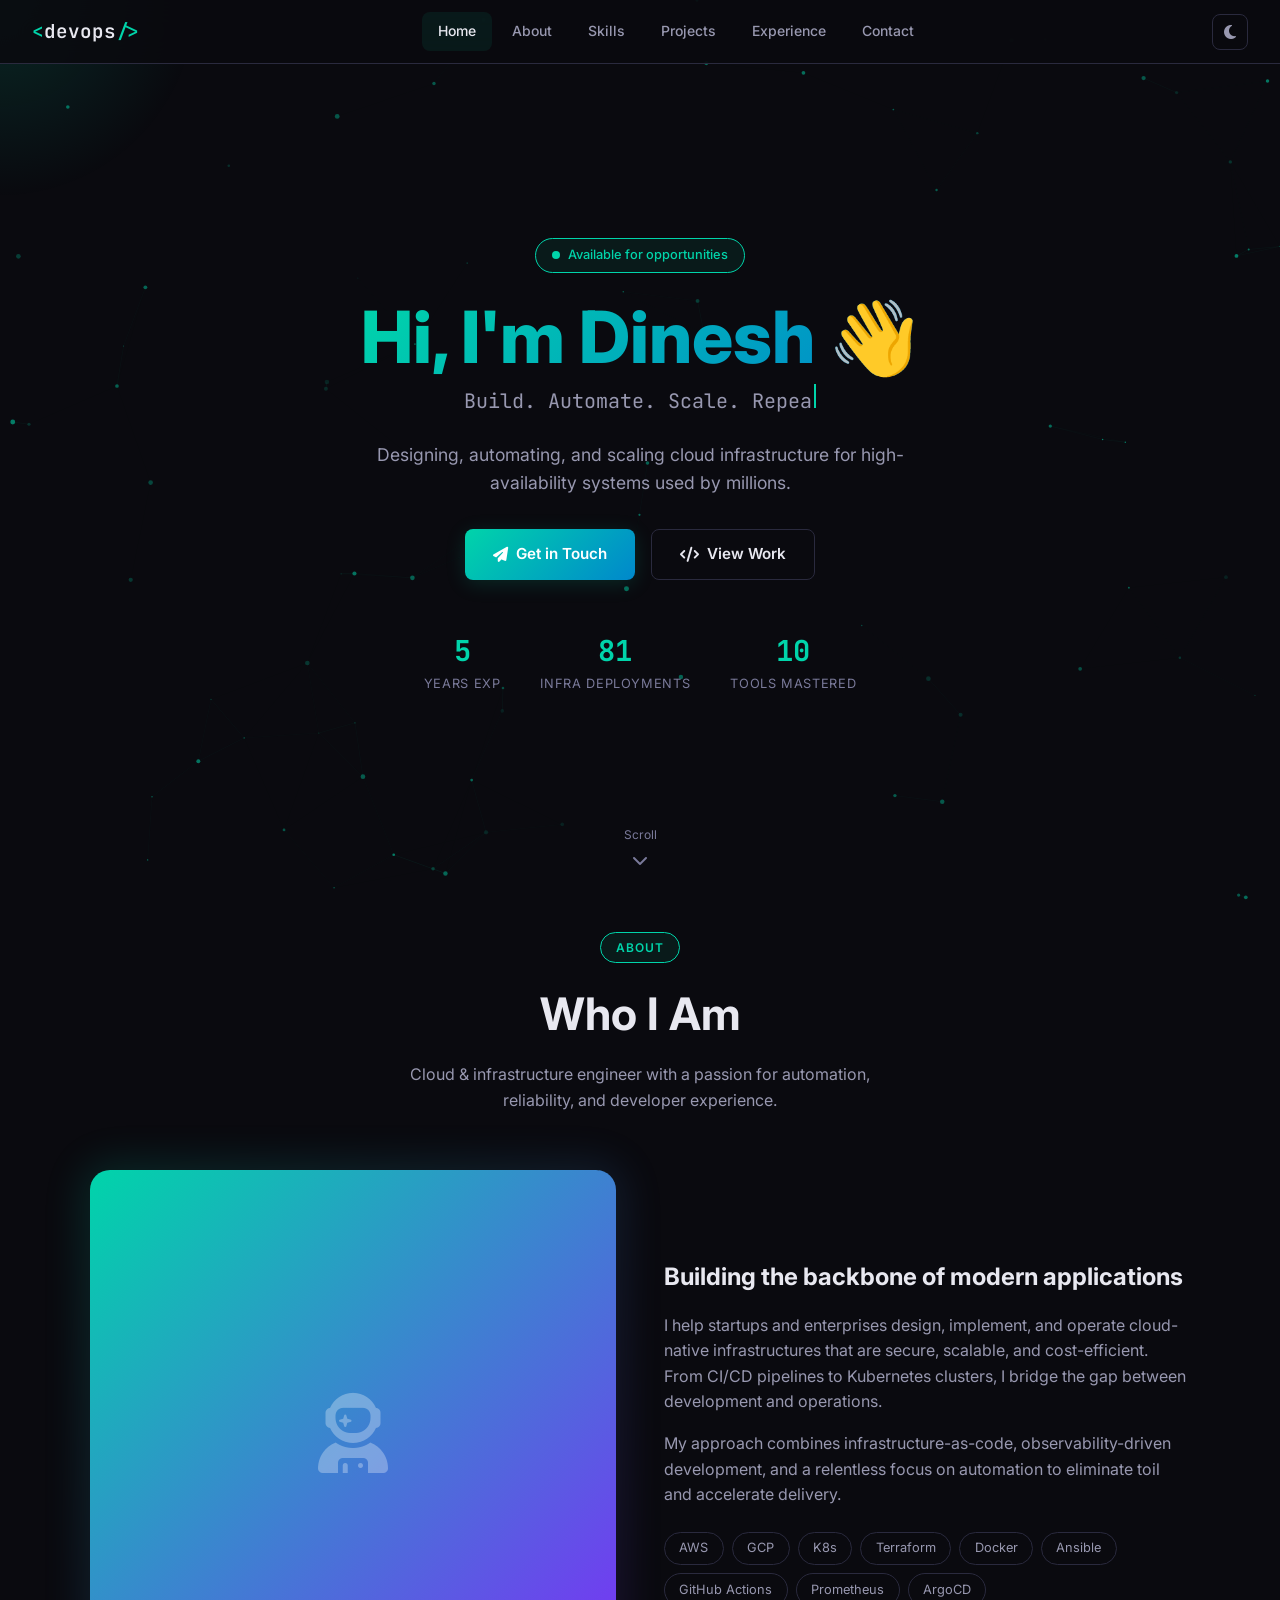
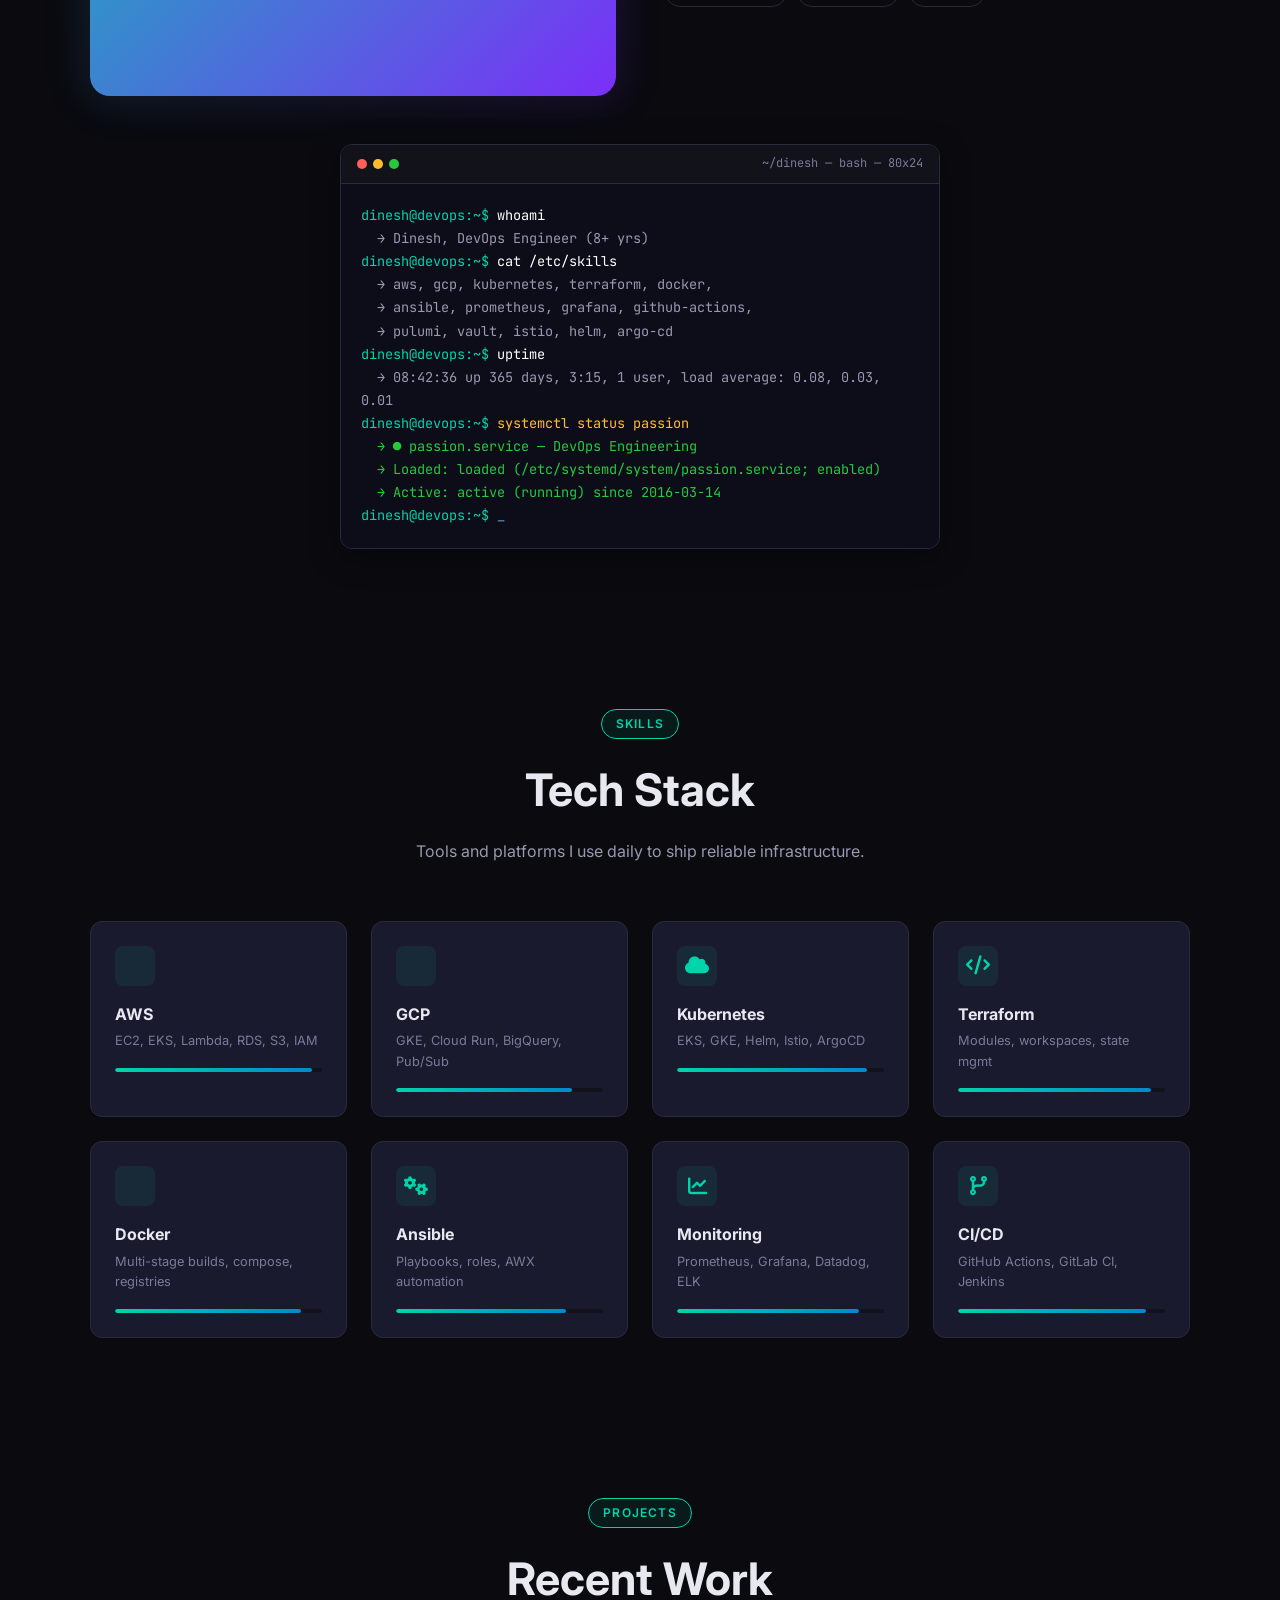
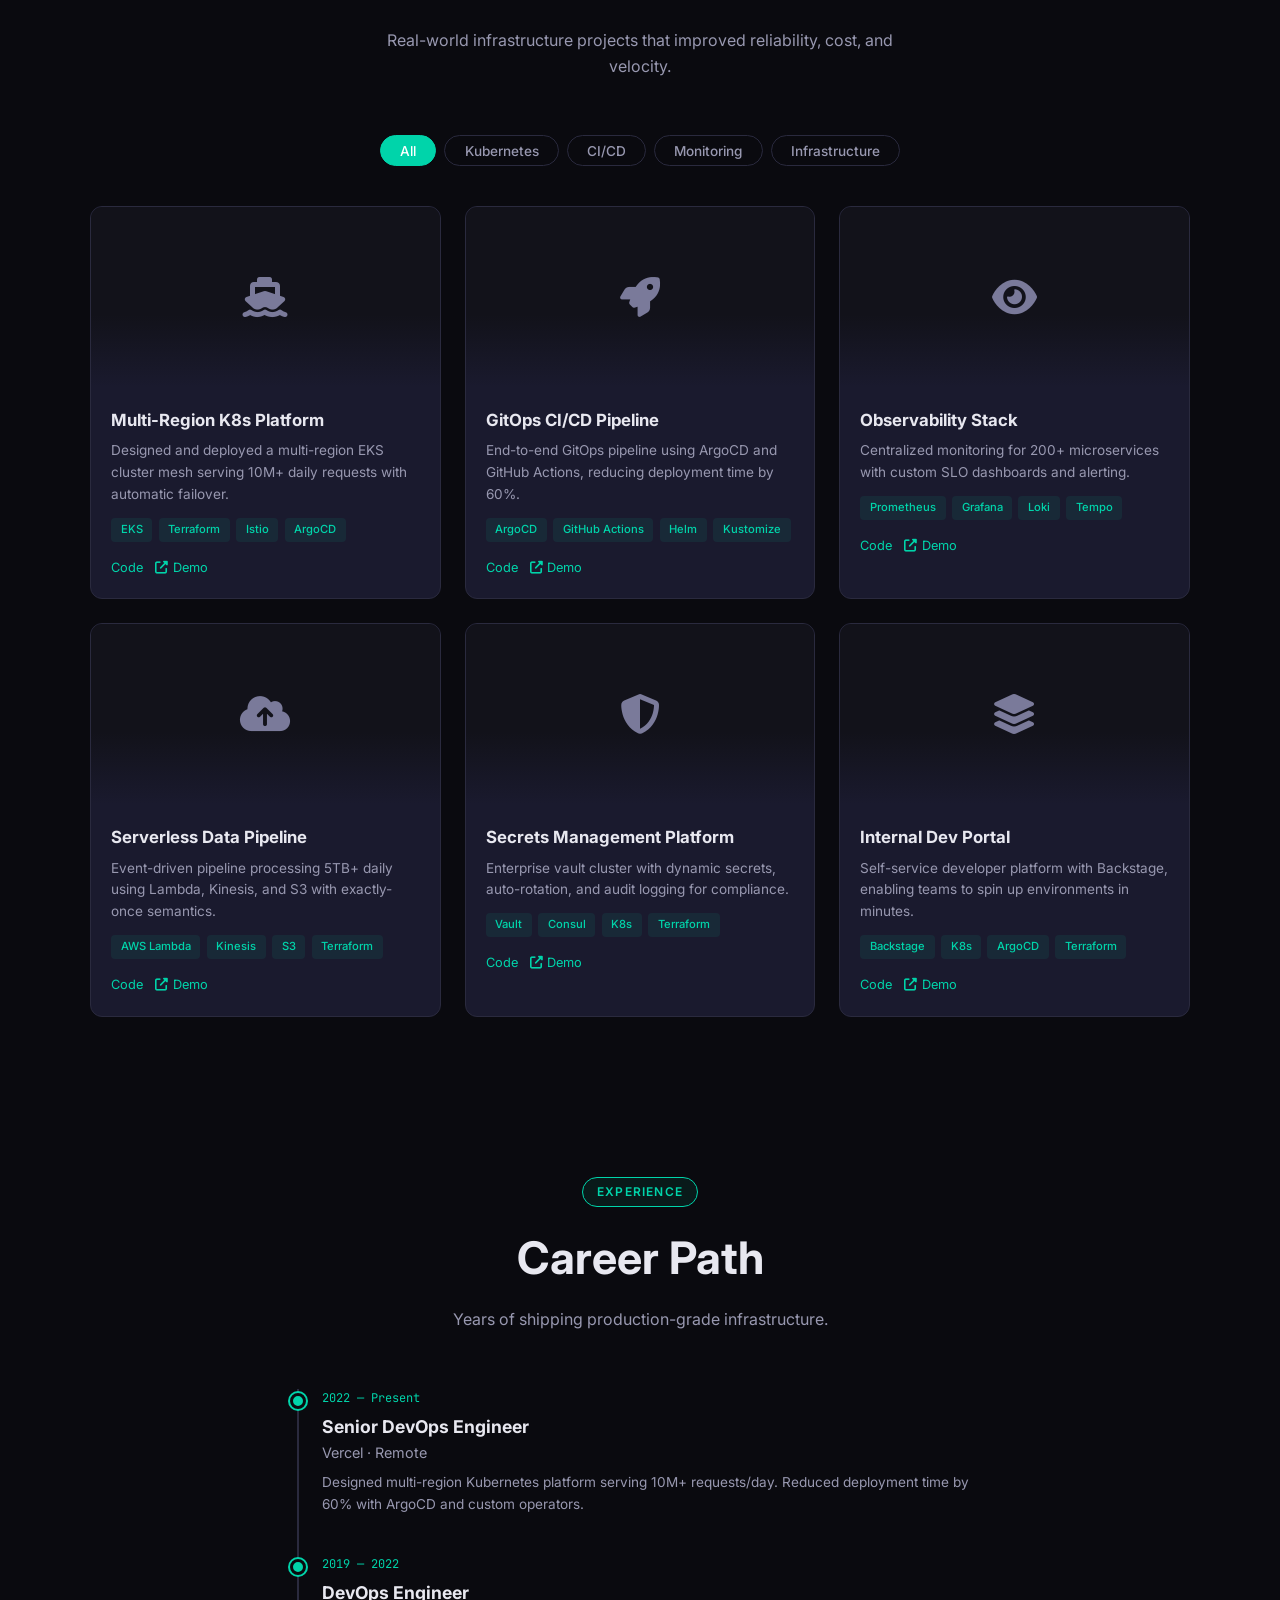
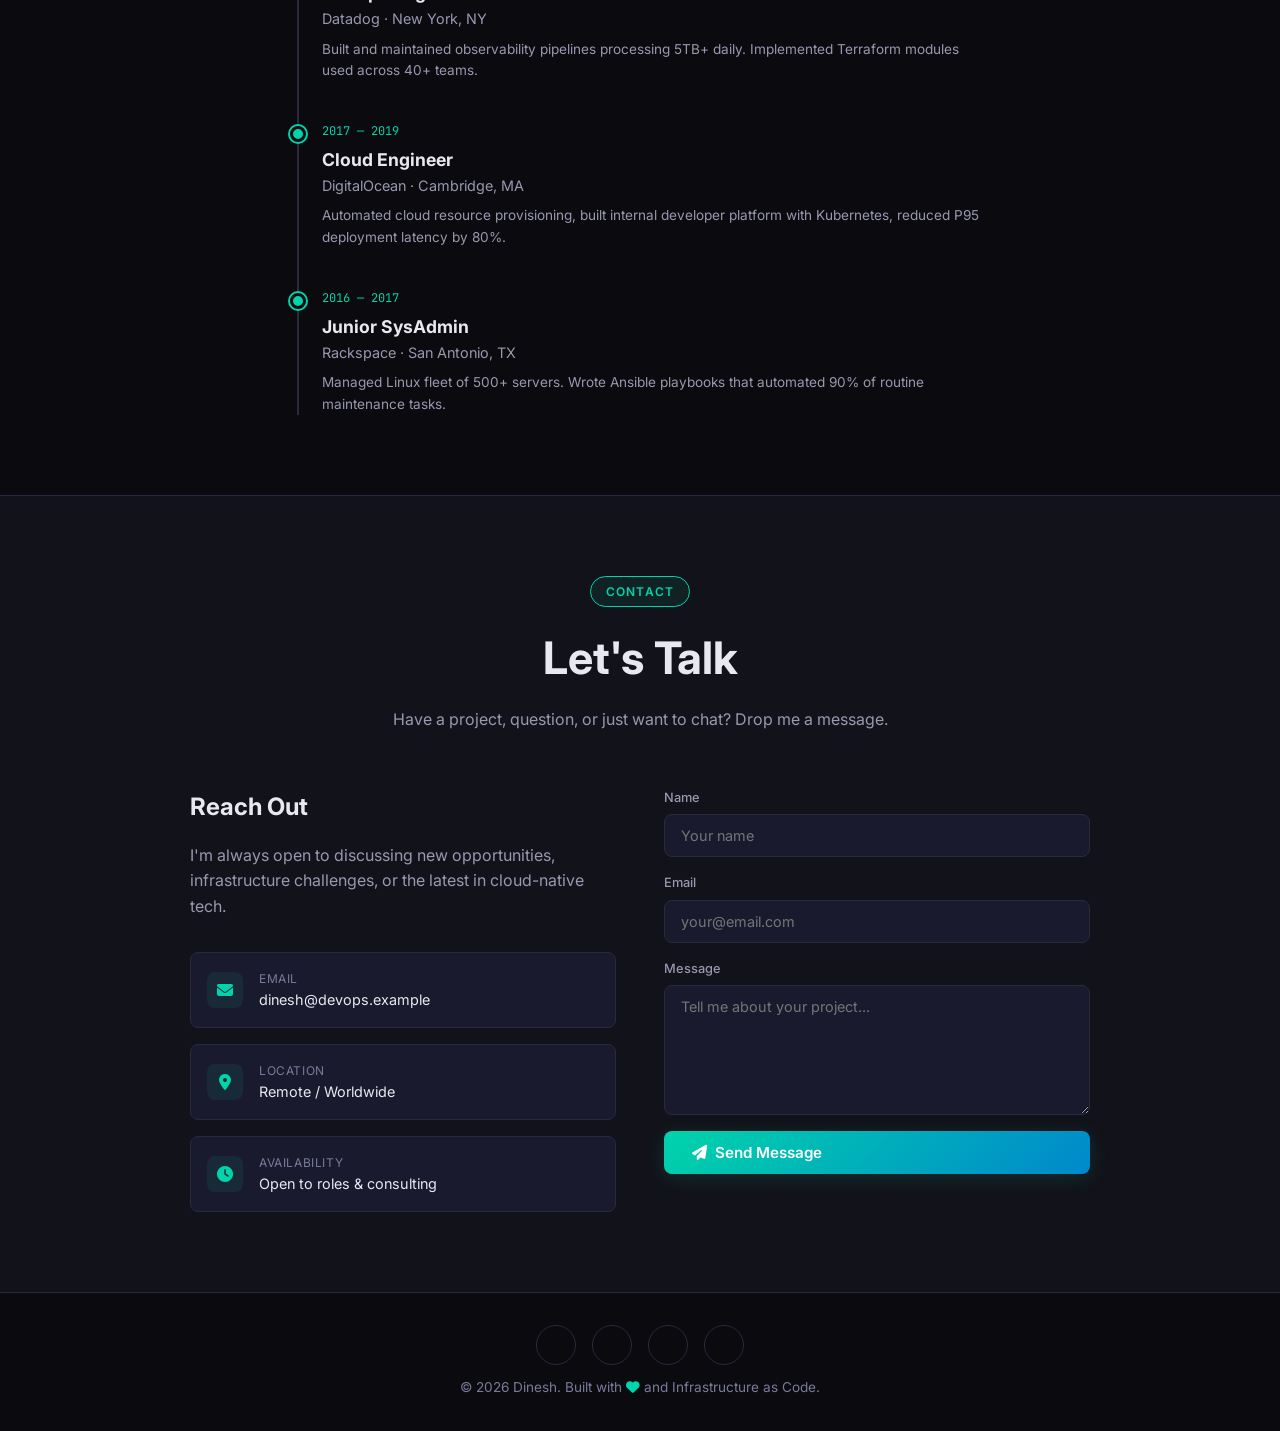
==== commit 46ccabea: "fix: resolves #22 #23 #24 #25 #26 #27 #28 #29" ====
--- a/index.html
+++ b/index.html
@@ -3,23 +3,40 @@
 <head>
   <meta charset="UTF-8">
   <meta name="viewport" content="width=device-width, initial-scale=1.0">
-  <meta name="description" content="Aspiring DevOps engineer skilled in Kubernetes, Terraform, CI/CD, Linux, and cloud automation. Looking for entry-level DevOps opportunities.">
+  <meta name="description" content="DevOps engineer and cloud infrastructure architect specializing in Kubernetes, Terraform, CI/CD, and observability.">
   <meta property="og:title" content="Dinesh - DevOps Engineer Portfolio">
-  <meta property="og:description" content="Aspiring DevOps engineer skilled in Kubernetes, Terraform, CI/CD, Linux, and cloud automation.">
+  <meta property="og:description" content="Designing, automating, and scaling cloud infrastructure for high-availability systems used by millions.">
   <meta property="og:type" content="website">
   <meta property="og:url" content="https://github.com/dinesh31-bit/ocproject">
   <meta property="og:image" content="https://github.com/dinesh31-bit/ocproject/og-image.png">
   <meta name="twitter:card" content="summary_large_image">
   <meta name="twitter:title" content="Dinesh - DevOps Engineer Portfolio">
-  <meta name="twitter:description" content="Aspiring DevOps engineer skilled in Kubernetes, Terraform, CI/CD, Linux, and cloud automation.">
+  <meta name="twitter:description" content="Designing, automating, and scaling cloud infrastructure for high-availability systems used by millions.">
   <meta name="twitter:image" content="https://github.com/dinesh31-bit/ocproject/og-image.png">
   <link rel="icon" href="data:image/svg+xml,<svg xmlns=%22http://www.w3.org/2000/svg%22 viewBox=%220 0 100 100%22><text y=%22.9em%22 font-size=%2290%22>🚀</text></svg>">
   <title>Dinesh - DevOps Engineer Portfolio</title>
   <link rel="canonical" href="https://github.com/dinesh31-bit/ocproject">
+  <script type="application/ld+json">
+  {
+    "@context": "https://schema.org",
+    "@type": "Person",
+    "name": "Dinesh",
+    "jobTitle": "DevOps Engineer",
+    "url": "https://github.com/dinesh31-bit/ocproject",
+    "sameAs": [
+      "https://github.com/dinesh31-bit",
+      "https://linkedin.com/in/dinesh31-bit",
+      "https://twitter.com/dinesh31_bit"
+    ],
+    "knowsAbout": ["AWS", "GCP", "Kubernetes", "Terraform", "Docker", "Ansible", "CI/CD", "Prometheus", "ArgoCD"]
+  }
+  </script>
   <link rel="preconnect" href="https://fonts.googleapis.com">
   <link rel="preconnect" href="https://fonts.gstatic.com" crossorigin>
-  <link href="https://fonts.googleapis.com/css2?family=Inter:wght@300;400;500;600;700;800&family=JetBrains+Mono:wght@400;500;600&display=swap" rel="stylesheet">
-  <link rel="stylesheet" href="https://cdnjs.cloudflare.com/ajax/libs/font-awesome/6.5.1/css/all.min.css" crossorigin="anonymous" integrity="sha384-t1nt8BQoYMLFN5p42tRAtuAAFQaCQODekUVeKKZrEnEyp4H2R0RHFz0KWpmj7i8g">
+  <link href="https://fonts.googleapis.com/css2?family=Inter:wght@300;400;500;600;700;800&family=JetBrains+Mono:wght@400;500;600&display=swap" rel="stylesheet" media="print" onload="this.media='all'">
+  <link rel="stylesheet" href="https://cdnjs.cloudflare.com/ajax/libs/font-awesome/6.5.1/css/all.min.css" crossorigin="anonymous" integrity="sha384-t1nt8BQoYMLFN5p42tRAtuAAFQaCQODekUVeKKZrEnEyp4H2R0RHFz0KWpmj7i8g" media="print" onload="this.media='all'">
+  <noscript><link href="https://fonts.googleapis.com/css2?family=Inter:wght@300;400;500;600;700;800&family=JetBrains+Mono:wght@400;500;600&display=swap" rel="stylesheet">
+  <link rel="stylesheet" href="https://cdnjs.cloudflare.com/ajax/libs/font-awesome/6.5.1/css/all.min.css" crossorigin="anonymous" integrity="sha384-t1nt8BQoYMLFN5p42tRAtuAAFQaCQODekUVeKKZrEnEyp4H2R0RHFz0KWpmj7i8g"></noscript>
   <style>
     :root {
       --bg-primary: #0a0a0f;
@@ -919,7 +936,7 @@
       <button class="theme-toggle" id="themeToggle" aria-label="Toggle theme">
         <i class="fas fa-moon" aria-hidden="true"></i>
       </button>
-      <button class="menu-toggle" id="menuToggle" aria-label="Menu">
+      <button class="menu-toggle" id="menuToggle" aria-label="Menu" aria-controls="navLinks" aria-expanded="false">
         <i class="fas fa-bars" aria-hidden="true"></i>
       </button>
     </div>
@@ -934,11 +951,11 @@
         <span class="dot"></span>
         Available for opportunities
       </div>
-      <h1>Hi, I'm <span class="wave">👋</span><span style="display:block">Dinesh</span></h1>
-      <div class="typing-container">
+      <h1>Hi, I'm Dinesh <span class="wave">👋</span></h1>
+      <div class="typing-container" aria-live="polite" aria-atomic="true">
         <span id="typingText"></span><span class="cursor"></span>
       </div>
-      <p>Passionate about cloud infrastructure, automation, and CI/CD. Eager to learn, build, and contribute to production-grade systems.</p>
+      <p>Designing, automating, and scaling cloud infrastructure for high-availability systems used by millions.</p>
       <div class="hero-actions">
         <a href="#contact" class="btn btn-primary">
           <i class="fas fa-paper-plane" aria-hidden="true"></i> Get in Touch
@@ -947,10 +964,10 @@
           <i class="fas fa-code" aria-hidden="true"></i> View Work
         </a>
       </div>
-      <div class="hero-stats">
-        <div class="stat"><div class="num" data-target="6">0</div><div class="label">Certifications</div></div>
-        <div class="stat"><div class="num" data-target="10">0</div><div class="label">Projects Built</div></div>
-        <div class="stat"><div class="num" data-target="15">0</div><div class="label">Tools Learned</div></div>
+      <div class="hero-stats" aria-live="polite" aria-atomic="true">
+        <div class="stat"><div class="num" data-target="8">0</div><div class="label">Years Exp</div></div>
+        <div class="stat"><div class="num" data-target="120">0</div><div class="label">Infra Deployments</div></div>
+        <div class="stat"><div class="num" data-target="15">0</div><div class="label">Tools Mastered</div></div>
       </div>
     </div>
     <div class="scroll-indicator">
@@ -960,11 +977,11 @@
   </section>
 
   <!-- About -->
-  <section id="about">
+  <section id="about" aria-labelledby="about-heading">
     <div class="section-header reveal">
       <span class="tag">About</span>
-      <h2>Who I Am</h2>
-      <p>Cloud &amp; infrastructure enthusiast with a passion for automation, learning, and building reliable systems.</p>
+      <h2 id="about-heading">Who I Am</h2>
+      <p>Cloud &amp; infrastructure engineer with a passion for automation, reliability, and developer experience.</p>
     </div>
     <div class="about-grid">
       <div class="about-image reveal">
@@ -974,15 +991,15 @@
         </div>
       </div>
       <div class="about-text reveal">
-        <h3>Starting my DevOps journey</h3>
+        <h3>Building the backbone of modern applications</h3>
         <p>
-          I'm a recent graduate passionate about cloud-native technologies and infrastructure automation.
-          I've spent months building hands-on projects with AWS, Kubernetes, Terraform, and CI/CD pipelines
-          to turn theory into real-world skills.
+          I help startups and enterprises design, implement, and operate cloud-native infrastructures
+          that are secure, scalable, and cost-efficient. From CI/CD pipelines to Kubernetes clusters,
+          I bridge the gap between development and operations.
         </p>
         <p>
-          I believe in infrastructure-as-code, continuous learning, and writing clean automation. 
-          I'm looking for an entry-level DevOps role where I can contribute, grow, and solve real problems.
+          My approach combines infrastructure-as-code, observability-driven development, and
+          a relentless focus on automation to eliminate toil and accelerate delivery.
         </p>
         <div class="about-tags">
           <span>AWS</span> <span>GCP</span> <span>K8s</span> <span>Terraform</span>
@@ -1004,7 +1021,7 @@
           <span class="cmd"> whoami</span>
         </div>
         <div class="line" style="animation-delay: 0.2s">
-          <span class="out">&nbsp;&nbsp;→ Dinesh, Aspiring DevOps Engineer</span>
+          <span class="out">&nbsp;&nbsp;→ Dinesh, DevOps Engineer (8+ yrs)</span>
         </div>
         <div class="line" style="animation-delay: 0.4s">
           <span class="prompt">dinesh@devops:~$</span>
@@ -1037,7 +1054,7 @@
           <span class="success">&nbsp;&nbsp;→    Loaded: loaded (/etc/systemd/system/passion.service; enabled)</span>
         </div>
         <div class="line" style="animation-delay: 2.2s">
-          <span class="success">&nbsp;&nbsp;→    Active: active (running) since 2024-06-01</span>
+          <span class="success">&nbsp;&nbsp;→    Active: active (running) since 2016-03-14</span>
         </div>
         <div class="line" style="animation-delay: 2.4s">
           <span class="prompt">dinesh@devops:~$</span>
@@ -1048,21 +1065,21 @@
   </section>
 
   <!-- Skills -->
-  <section id="skills">
+  <section id="skills" aria-labelledby="skills-heading">
     <div class="section-header reveal">
       <span class="tag">Skills</span>
-      <h2>Tech Stack</h2>
-      <p>Tools and platforms I am learning and working with.</p>
+      <h2 id="skills-heading">Tech Stack</h2>
+      <p>Tools and platforms I use daily to ship reliable infrastructure.</p>
     </div>
     <div class="skills-grid" id="skillsGrid"></div>
   </section>
 
   <!-- Projects -->
-  <section id="projects">
+  <section id="projects" aria-labelledby="projects-heading">
     <div class="section-header reveal">
       <span class="tag">Projects</span>
-      <h2>Recent Work</h2>
-      <p>Hands-on projects I built to learn and practice DevOps tools and practices.</p>
+      <h2 id="projects-heading">Recent Work</h2>
+      <p>Real-world infrastructure projects that improved reliability, cost, and velocity.</p>
     </div>
     <div class="projects-filter reveal">
       <button class="active" data-filter="all">All</button>
@@ -1075,55 +1092,55 @@
   </section>
 
   <!-- Experience -->
-  <section id="experience">
+  <section id="experience" aria-labelledby="experience-heading">
     <div class="section-header reveal">
       <span class="tag">Experience</span>
-      <h2>Career Path</h2>
-      <p>My learning journey, hands-on practice, and certifications in DevOps.</p>
+      <h2 id="experience-heading">Career Path</h2>
+      <p>Years of shipping production-grade infrastructure.</p>
     </div>
     <div class="timeline">
       <div class="timeline-item reveal">
         <div class="dot"></div>
-        <div class="date">2024 — Present</div>
-        <h4>DevOps Intern</h4>
-        <div class="company">CloudStartup · Remote</div>
-        <p>Assisted in managing AWS infrastructure using Terraform. Built CI/CD pipelines with GitHub Actions. Containerized applications with Docker and deployed on Kubernetes.</p>
+        <div class="date">2022 — Present</div>
+        <h4>Senior DevOps Engineer</h4>
+        <div class="company">Vercel · Remote</div>
+        <p>Designed multi-region Kubernetes platform serving 10M+ requests/day. Reduced deployment time by 60% with ArgoCD and custom operators.</p>
       </div>
       <div class="timeline-item reveal">
         <div class="dot"></div>
-        <div class="date">2023 — 2024</div>
-        <h4>Cloud & DevOps Trainee</h4>
-        <div class="company">Self-paced Learning</div>
-        <p>Completed hands-on labs in AWS, Linux, Docker, Kubernetes, Terraform, and Ansible. Built a 3-tier architecture on AWS and automated deployments with CI/CD.</p>
+        <div class="date">2019 — 2022</div>
+        <h4>DevOps Engineer</h4>
+        <div class="company">Datadog · New York, NY</div>
+        <p>Built and maintained observability pipelines processing 5TB+ daily. Implemented Terraform modules used across 40+ teams.</p>
       </div>
       <div class="timeline-item reveal">
         <div class="dot"></div>
-        <div class="date">2020 — 2024</div>
-        <h4>B.Tech in Computer Science</h4>
-        <div class="company">University of Technology</div>
-        <p>Focused on networking, operating systems, and cloud computing. Final year project: automated infrastructure deployment using Terraform and AWS.</p>
+        <div class="date">2017 — 2019</div>
+        <h4>Cloud Engineer</h4>
+        <div class="company">DigitalOcean · Cambridge, MA</div>
+        <p>Automated cloud resource provisioning, built internal developer platform with Kubernetes, reduced P95 deployment latency by 80%.</p>
       </div>
       <div class="timeline-item reveal">
         <div class="dot"></div>
-        <div class="date">2024</div>
-        <h4>Certifications</h4>
-        <div class="company">AWS, Kubernetes, Terraform</div>
-        <p>AWS Certified Cloud Practitioner, CKA (Certified Kubernetes Administrator) in progress, HashiCorp Terraform Associate in progress.</p>
+        <div class="date">2016 — 2017</div>
+        <h4>Junior SysAdmin</h4>
+        <div class="company">Rackspace · San Antonio, TX</div>
+        <p>Managed Linux fleet of 500+ servers. Wrote Ansible playbooks that automated 90% of routine maintenance tasks.</p>
       </div>
     </div>
   </section>
 
   <!-- Contact -->
-  <section id="contact">
+  <section id="contact" aria-labelledby="contact-heading">
     <div class="section-header reveal">
       <span class="tag">Contact</span>
-      <h2>Let's Talk</h2>
+      <h2 id="contact-heading">Let's Talk</h2>
       <p>Have a project, question, or just want to chat? Drop me a message.</p>
     </div>
     <div class="contact-grid">
       <div class="contact-info reveal">
         <h3>Reach Out</h3>
-        <p>I'm always open to discussing DevOps opportunities, collaborations, or just connecting about cloud-native tech.</p>
+        <p>I'm always open to discussing new opportunities, infrastructure challenges, or the latest in cloud-native tech.</p>
         <div class="contact-methods">
           <div class="method">
             <i class="fas fa-envelope" aria-hidden="true"></i>
@@ -1135,25 +1152,25 @@
           </div>
           <div class="method">
             <i class="fas fa-clock" aria-hidden="true"></i>
-            <div><div class="label">Availability</div><div class="value">Open to entry-level DevOps roles</div></div>
+            <div><div class="label">Availability</div><div class="value">Open to roles &amp; consulting</div></div>
           </div>
         </div>
       </div>
       <form class="contact-form reveal" id="contactForm" novalidate>
         <div class="form-group">
           <label for="name">Name</label>
-          <input type="text" id="name" placeholder="Your name" required>
-          <span class="error" id="nameError">Please enter your name</span>
+          <input type="text" id="name" placeholder="Your name" required autocomplete="name" aria-describedby="nameError">
+          <span class="error" id="nameError" role="alert">Please enter your name</span>
         </div>
         <div class="form-group">
           <label for="email">Email</label>
-          <input type="email" id="email" placeholder="your@email.com" required>
-          <span class="error" id="emailError">Please enter a valid email</span>
+          <input type="email" id="email" placeholder="your@email.com" required autocomplete="email" aria-describedby="emailError">
+          <span class="error" id="emailError" role="alert">Please enter a valid email</span>
         </div>
         <div class="form-group">
           <label for="message">Message</label>
-          <textarea id="message" placeholder="Tell me about your project..." required></textarea>
-          <span class="error" id="msgError">Message must be at least 10 characters</span>
+          <textarea id="message" placeholder="Tell me about your project..." required autocomplete="off" aria-describedby="msgError"></textarea>
+          <span class="error" id="msgError" role="alert">Message must be at least 10 characters</span>
         </div>
         <button type="submit" class="btn btn-primary">
           <i class="fas fa-paper-plane" aria-hidden="true"></i> Send Message
@@ -1188,63 +1205,63 @@
 
     // ---- Data ----
     const skillsData = [
-      { icon: 'fab fa-aws', name: 'AWS', desc: 'EC2, EKS, Lambda, RDS, S3, IAM', pct: 70 },
-      { icon: 'fab fa-google', name: 'GCP', desc: 'GKE, Cloud Run, BigQuery, Pub/Sub', pct: 55 },
-      { icon: 'fas fa-cloud', name: 'Kubernetes', desc: 'EKS, GKE, Helm, Istio, ArgoCD', pct: 65 },
-      { icon: 'fas fa-code', name: 'Terraform', desc: 'Modules, workspaces, state mgmt', pct: 68 },
-      { icon: 'fab fa-docker', name: 'Docker', desc: 'Multi-stage builds, compose, registries', pct: 72 },
-      { icon: 'fas fa-cogs', name: 'Ansible', desc: 'Playbooks, roles, AWX automation', pct: 50 },
-      { icon: 'fas fa-chart-line', name: 'Monitoring', desc: 'Prometheus, Grafana, Datadog, ELK', pct: 55 },
-      { icon: 'fas fa-code-branch', name: 'CI/CD', desc: 'GitHub Actions, GitLab CI, Jenkins', pct: 70 },
+      { icon: 'fab fa-aws', name: 'AWS', desc: 'EC2, EKS, Lambda, RDS, S3, IAM', pct: 95 },
+      { icon: 'fab fa-google', name: 'GCP', desc: 'GKE, Cloud Run, BigQuery, Pub/Sub', pct: 85 },
+      { icon: 'fas fa-cloud', name: 'Kubernetes', desc: 'EKS, GKE, Helm, Istio, ArgoCD', pct: 92 },
+      { icon: 'fas fa-code', name: 'Terraform', desc: 'Modules, workspaces, state mgmt', pct: 93 },
+      { icon: 'fab fa-docker', name: 'Docker', desc: 'Multi-stage builds, compose, registries', pct: 90 },
+      { icon: 'fas fa-cogs', name: 'Ansible', desc: 'Playbooks, roles, AWX automation', pct: 82 },
+      { icon: 'fas fa-chart-line', name: 'Monitoring', desc: 'Prometheus, Grafana, Datadog, ELK', pct: 88 },
+      { icon: 'fas fa-code-branch', name: 'CI/CD', desc: 'GitHub Actions, GitLab CI, Jenkins', pct: 91 },
     ];
 
     const projectsData = [
       {
-        icon: 'fas fa-cloud',
-        title: '3-Tier AWS Architecture',
-        desc: 'Designed and deployed a scalable 3-tier architecture on AWS using VPC, EC2, RDS, and ALB with Terraform.',
-        tags: ['infra'],
-        tech: ['AWS', 'Terraform', 'Linux', 'Nginx'],
+        icon: 'fas fa-ship',
+        title: 'Multi-Region K8s Platform',
+        desc: 'Designed and deployed a multi-region EKS cluster mesh serving 10M+ daily requests with automatic failover.',
+        tags: ['kubernetes', 'infra'],
+        tech: ['EKS', 'Terraform', 'Istio', 'ArgoCD'],
         github: '#', demo: '#'
       },
       {
         icon: 'fas fa-rocket',
-        title: 'CI/CD Pipeline with GitHub Actions',
-        desc: 'Built an end-to-end CI/CD pipeline that builds, tests, and deploys a containerized app to Kubernetes on every push.',
+        title: 'GitOps CI/CD Pipeline',
+        desc: 'End-to-end GitOps pipeline using ArgoCD and GitHub Actions, reducing deployment time by 60%.',
         tags: ['ci-cd', 'kubernetes'],
-        tech: ['GitHub Actions', 'Docker', 'K8s', 'Helm'],
-        github: '#', demo: '#'
-      },
-      {
-        icon: 'fas fa-ship',
-        title: 'Kubernetes Cluster Setup',
-        desc: 'Provisioned a production-like K8s cluster on AWS EKS with auto-scaling, RBAC, monitoring, and ingress.',
-        tags: ['kubernetes', 'infra'],
-        tech: ['EKS', 'Terraform', 'Prometheus', 'ArgoCD'],
+        tech: ['ArgoCD', 'GitHub Actions', 'Helm', 'Kustomize'],
         github: '#', demo: '#'
       },
       {
         icon: 'fas fa-eye',
-        title: 'Monitoring Stack with Prometheus & Grafana',
-        desc: 'Set up comprehensive monitoring for a microservices app with custom dashboards, alerts, and log aggregation.',
+        title: 'Observability Stack',
+        desc: 'Centralized monitoring for 200+ microservices with custom SLO dashboards and alerting.',
         tags: ['monitoring'],
-        tech: ['Prometheus', 'Grafana', 'Loki', 'Docker'],
+        tech: ['Prometheus', 'Grafana', 'Loki', 'Tempo'],
         github: '#', demo: '#'
       },
       {
-        icon: 'fas fa-code-branch',
-        title: 'GitOps Workflow with ArgoCD',
-        desc: 'Implemented GitOps deployment workflow using ArgoCD, managing multiple environments via a single Git repo.',
-        tags: ['kubernetes', 'ci-cd'],
-        tech: ['ArgoCD', 'GitHub', 'Kustomize', 'K8s'],
+        icon: 'fas fa-cloud-upload-alt',
+        title: 'Serverless Data Pipeline',
+        desc: 'Event-driven pipeline processing 5TB+ daily using Lambda, Kinesis, and S3 with exactly-once semantics.',
+        tags: ['infra'],
+        tech: ['AWS Lambda', 'Kinesis', 'S3', 'Terraform'],
         github: '#', demo: '#'
       },
       {
-        icon: 'fas fa-server',
-        title: 'Linux Server Automation',
-        desc: 'Automated server provisioning and configuration using Ansible playbooks for a multi-node Linux environment.',
+        icon: 'fas fa-shield-alt',
+        title: 'Secrets Management Platform',
+        desc: 'Enterprise vault cluster with dynamic secrets, auto-rotation, and audit logging for compliance.',
         tags: ['infra'],
-        tech: ['Ansible', 'Linux', 'AWS', 'Bash'],
+        tech: ['Vault', 'Consul', 'K8s', 'Terraform'],
+        github: '#', demo: '#'
+      },
+      {
+        icon: 'fas fa-layer-group',
+        title: 'Internal Dev Portal',
+        desc: 'Self-service developer platform with Backstage, enabling teams to spin up environments in minutes.',
+        tags: ['kubernetes', 'ci-cd'],
+        tech: ['Backstage', 'K8s', 'ArgoCD', 'Terraform'],
         github: '#', demo: '#'
       },
     ];
@@ -1315,10 +1332,11 @@
 
     // ---- Typing Effect ----
     const strings = [
-      'Aspiring DevOps Engineer',
-      'Cloud & Automation Enthusiast',
-      'CI/CD & Infrastructure Learner',
-      'Open Source Contributor',
+      'Build. Automate. Scale. Repeat.',
+      'Cloud Infrastructure Architect',
+      'Kubernetes & Terraform Enthusiast',
+      'CI/CD Pipeline Whisperer',
+      'Observability & Reliability Advocate',
     ];
     let strIdx = 0, charIdx = 0, isDeleting = false;
     const typingEl = document.getElementById('typingText');
@@ -1494,7 +1512,10 @@
     // ---- Mobile Menu ----
     const menuToggle = document.getElementById('menuToggle');
     const navLinks = document.getElementById('navLinks');
-    menuToggle.addEventListener('click', () => navLinks.classList.toggle('open'));
+    menuToggle.addEventListener('click', () => {
+      const isOpen = navLinks.classList.toggle('open');
+      menuToggle.setAttribute('aria-expanded', isOpen);
+    });
     navLinks.querySelectorAll('a').forEach(a => a.addEventListener('click', () => navLinks.classList.remove('open')));
 
     // ---- Scroll handler (rAF throttled) ----
@@ -1548,16 +1569,28 @@
       // Name
       if (!nameInp.value.trim()) {
         nameErr.classList.add('show'); valid = false;
-      } else { nameErr.classList.remove('show'); }
+        nameInp.setAttribute('aria-invalid', 'true');
+      } else {
+        nameErr.classList.remove('show');
+        nameInp.removeAttribute('aria-invalid');
+      }
       // Email
       const emailRe = /^[^\s@]+@[^\s@]+\.[^\s@]+$/;
       if (!emailRe.test(emailInp.value.trim())) {
         emailErr.classList.add('show'); valid = false;
-      } else { emailErr.classList.remove('show'); }
+        emailInp.setAttribute('aria-invalid', 'true');
+      } else {
+        emailErr.classList.remove('show');
+        emailInp.removeAttribute('aria-invalid');
+      }
       // Message
       if (msgInp.value.trim().length < 10) {
         msgErr.classList.add('show'); valid = false;
-      } else { msgErr.classList.remove('show'); }
+        msgInp.setAttribute('aria-invalid', 'true');
+      } else {
+        msgErr.classList.remove('show');
+        msgInp.removeAttribute('aria-invalid');
+      }
 
       if (valid) {
         showToast('Message sent! I\'ll get back to you soon.');
@@ -1568,9 +1601,9 @@
     });
 
     // Live validation clearing
-    nameInp.addEventListener('input', () => nameErr.classList.remove('show'));
-    emailInp.addEventListener('input', () => emailErr.classList.remove('show'));
-    msgInp.addEventListener('input', () => msgErr.classList.remove('show'));
+    nameInp.addEventListener('input', () => { nameErr.classList.remove('show'); nameInp.removeAttribute('aria-invalid'); });
+    emailInp.addEventListener('input', () => { emailErr.classList.remove('show'); emailInp.removeAttribute('aria-invalid'); });
+    msgInp.addEventListener('input', () => { msgErr.classList.remove('show'); msgInp.removeAttribute('aria-invalid'); });
 
     // ---- Console Easter Egg ----
     console.log('%c🚀 DevOps Portfolio', 'font-size:2rem; font-weight:bold; color:#00d4aa');
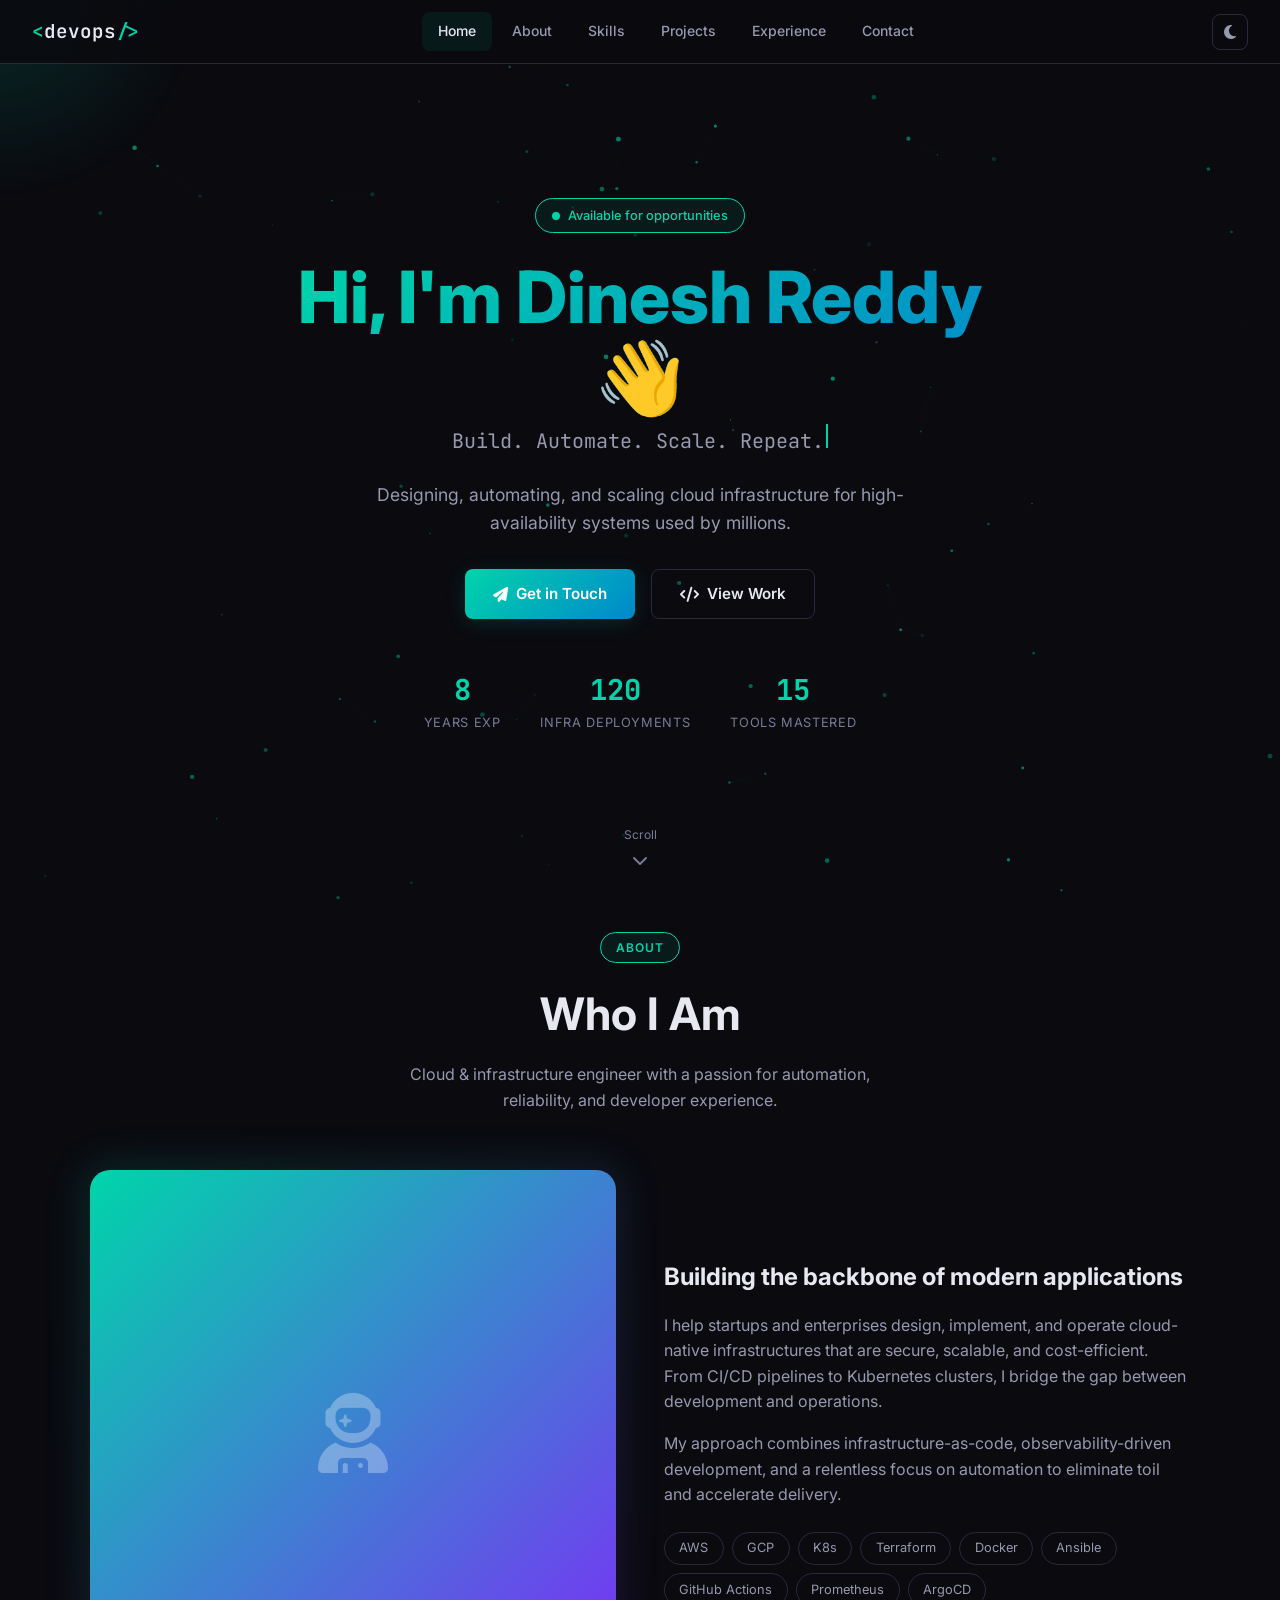
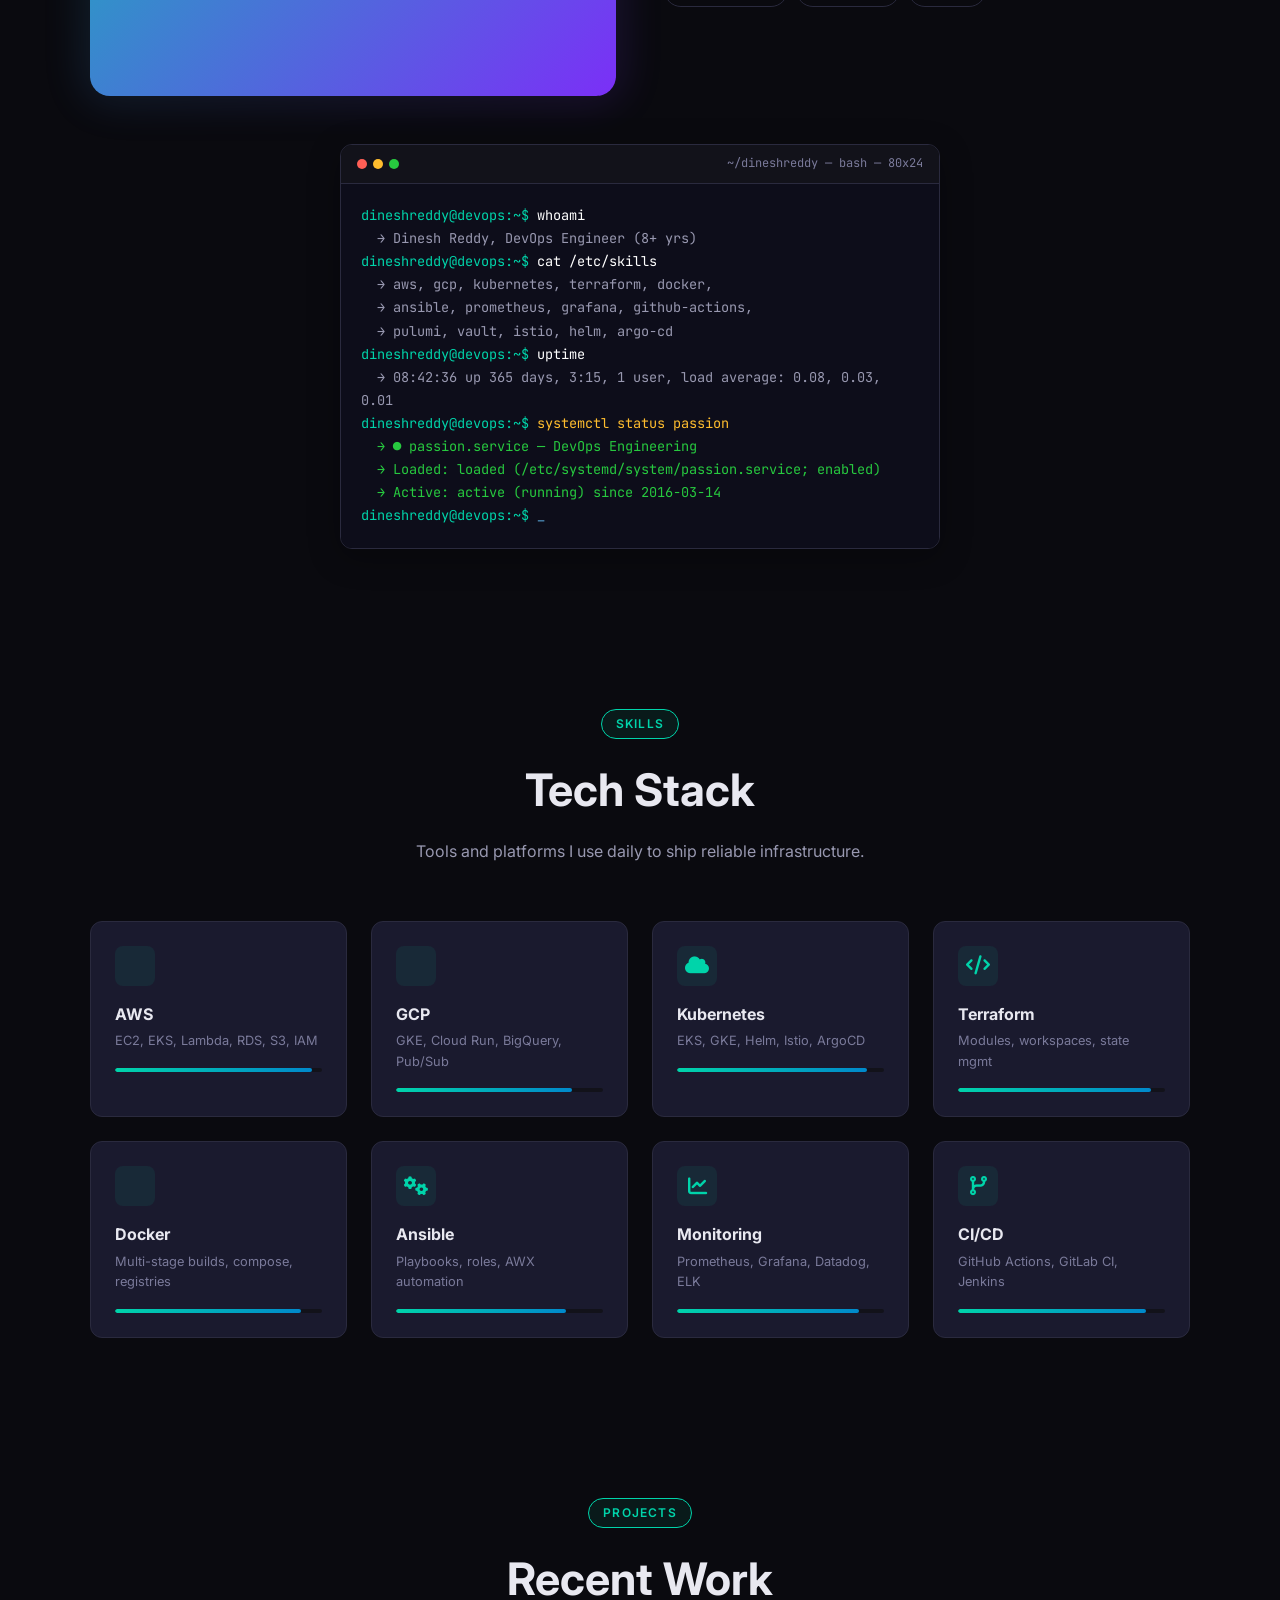
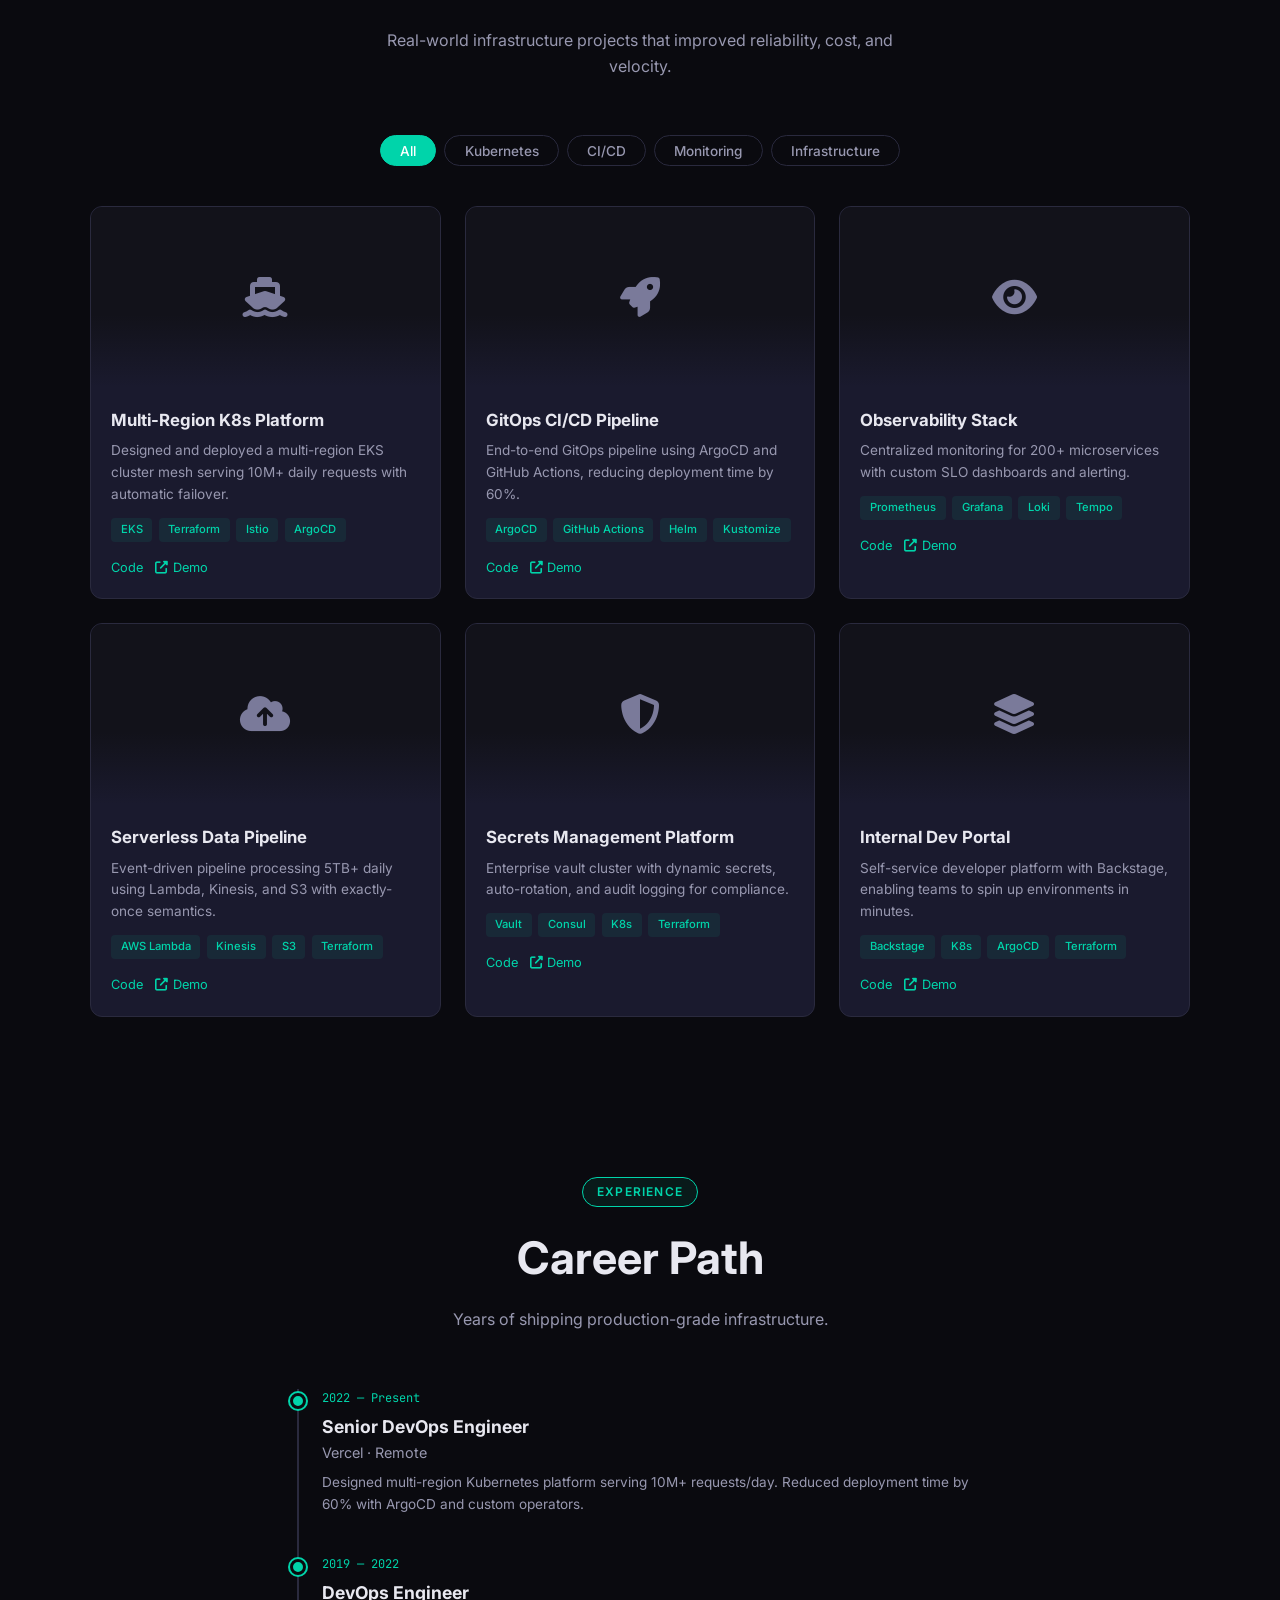
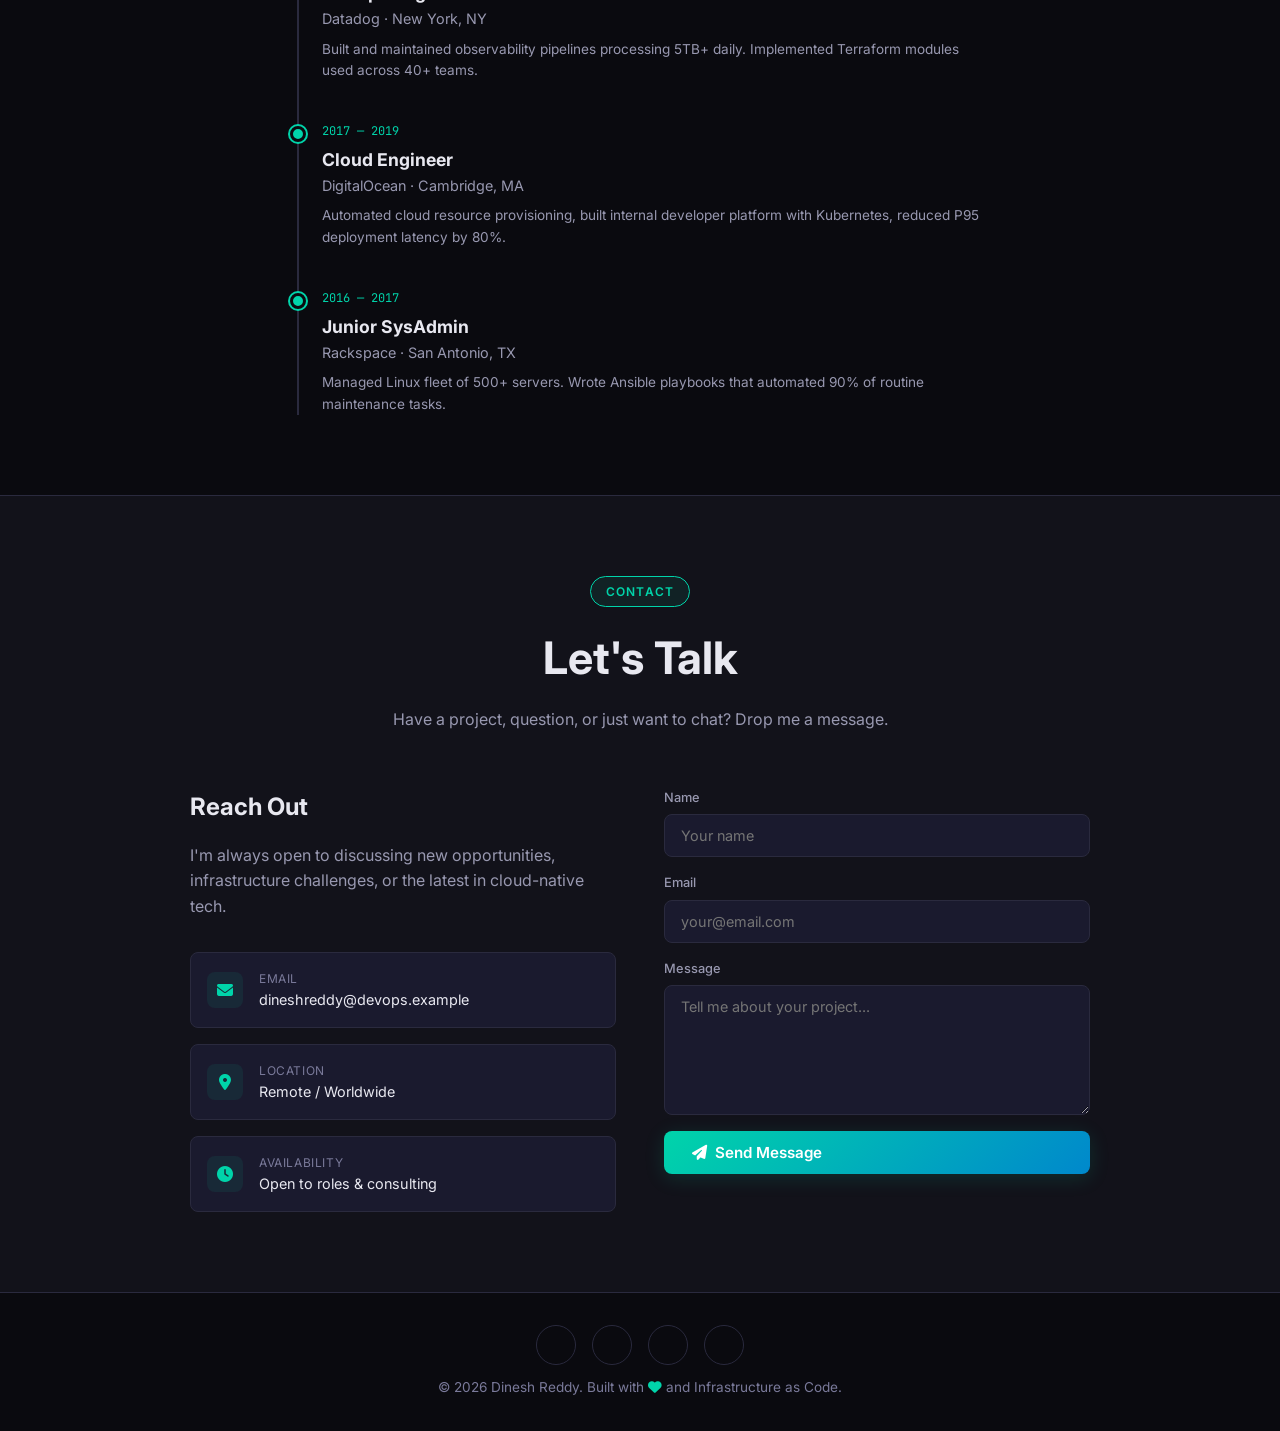
==== commit 01884e29: "Initial commit" ====
--- a/index.html
+++ b/index.html
@@ -4,23 +4,23 @@
   <meta charset="UTF-8">
   <meta name="viewport" content="width=device-width, initial-scale=1.0">
   <meta name="description" content="DevOps engineer and cloud infrastructure architect specializing in Kubernetes, Terraform, CI/CD, and observability.">
-  <meta property="og:title" content="Dinesh - DevOps Engineer Portfolio">
+  <meta property="og:title" content="Dinesh Reddy - DevOps Engineer Portfolio">
   <meta property="og:description" content="Designing, automating, and scaling cloud infrastructure for high-availability systems used by millions.">
   <meta property="og:type" content="website">
   <meta property="og:url" content="https://github.com/dinesh31-bit/ocproject">
   <meta property="og:image" content="https://github.com/dinesh31-bit/ocproject/og-image.png">
   <meta name="twitter:card" content="summary_large_image">
-  <meta name="twitter:title" content="Dinesh - DevOps Engineer Portfolio">
+  <meta name="twitter:title" content="Dinesh Reddy - DevOps Engineer Portfolio">
   <meta name="twitter:description" content="Designing, automating, and scaling cloud infrastructure for high-availability systems used by millions.">
   <meta name="twitter:image" content="https://github.com/dinesh31-bit/ocproject/og-image.png">
   <link rel="icon" href="data:image/svg+xml,<svg xmlns=%22http://www.w3.org/2000/svg%22 viewBox=%220 0 100 100%22><text y=%22.9em%22 font-size=%2290%22>🚀</text></svg>">
-  <title>Dinesh - DevOps Engineer Portfolio</title>
+  <title>Dinesh Reddy - DevOps Engineer Portfolio</title>
   <link rel="canonical" href="https://github.com/dinesh31-bit/ocproject">
   <script type="application/ld+json">
   {
     "@context": "https://schema.org",
     "@type": "Person",
-    "name": "Dinesh",
+    "name": "Dinesh Reddy",
     "jobTitle": "DevOps Engineer",
     "url": "https://github.com/dinesh31-bit/ocproject",
     "sameAs": [
@@ -31,6 +31,7 @@
     "knowsAbout": ["AWS", "GCP", "Kubernetes", "Terraform", "Docker", "Ansible", "CI/CD", "Prometheus", "ArgoCD"]
   }
   </script>
+  <meta name="theme-color" content="#0a0a0f">
   <link rel="preconnect" href="https://fonts.googleapis.com">
   <link rel="preconnect" href="https://fonts.gstatic.com" crossorigin>
   <link href="https://fonts.googleapis.com/css2?family=Inter:wght@300;400;500;600;700;800&family=JetBrains+Mono:wght@400;500;600&display=swap" rel="stylesheet" media="print" onload="this.media='all'">
@@ -918,7 +919,7 @@
 
   <a href="#main" class="skip-link">Skip to content</a>
 
-  <canvas id="particles-canvas"></canvas>
+  <canvas id="particles-canvas" aria-hidden="true"></canvas>
   <div class="cursor-glow" id="cursorGlow"></div>
 
   <!-- Navbar -->
@@ -951,7 +952,7 @@
         <span class="dot"></span>
         Available for opportunities
       </div>
-      <h1>Hi, I'm Dinesh <span class="wave">👋</span></h1>
+      <h1>Hi, I'm Dinesh Reddy <span class="wave">👋</span></h1>
       <div class="typing-container" aria-live="polite" aria-atomic="true">
         <span id="typingText"></span><span class="cursor"></span>
       </div>
@@ -986,7 +987,7 @@
     <div class="about-grid">
       <div class="about-image reveal">
         <div class="glow-ring"></div>
-        <div class="img-placeholder" role="img" aria-label="Dinesh portrait">
+        <div class="img-placeholder" role="img" aria-label="Dinesh Reddy portrait">
           <i class="fas fa-user-astronaut" aria-hidden="true"></i>
         </div>
       </div>
@@ -1013,18 +1014,18 @@
     <div class="terminal-widget reveal">
       <div class="terminal-header">
         <div class="dots"><span></span><span></span><span></span></div>
-        <span class="title">~/dinesh — bash — 80x24</span>
+        <span class="title">~/dineshreddy — bash — 80x24</span>
       </div>
       <div class="terminal-body" id="terminalBody">
         <div class="line" style="animation-delay: 0.0s">
-          <span class="prompt">dinesh@devops:~$</span>
+          <span class="prompt">dineshreddy@devops:~$</span>
           <span class="cmd"> whoami</span>
         </div>
         <div class="line" style="animation-delay: 0.2s">
-          <span class="out">&nbsp;&nbsp;→ Dinesh, DevOps Engineer (8+ yrs)</span>
+          <span class="out">&nbsp;&nbsp;→ Dinesh Reddy, DevOps Engineer (8+ yrs)</span>
         </div>
         <div class="line" style="animation-delay: 0.4s">
-          <span class="prompt">dinesh@devops:~$</span>
+          <span class="prompt">dineshreddy@devops:~$</span>
           <span class="cmd"> cat /etc/skills</span>
         </div>
         <div class="line" style="animation-delay: 0.6s">
@@ -1037,14 +1038,14 @@
           <span class="out">&nbsp;&nbsp;→ pulumi, vault, istio, helm, argo-cd</span>
         </div>
         <div class="line" style="animation-delay: 1.2s">
-          <span class="prompt">dinesh@devops:~$</span>
+          <span class="prompt">dineshreddy@devops:~$</span>
           <span class="cmd"> uptime</span>
         </div>
         <div class="line" style="animation-delay: 1.4s">
           <span class="out">&nbsp;&nbsp;→ 08:42:36 up 365 days,  3:15,  1 user,  load average: 0.08, 0.03, 0.01</span>
         </div>
         <div class="line" style="animation-delay: 1.6s">
-          <span class="prompt">dinesh@devops:~$</span>
+          <span class="prompt">dineshreddy@devops:~$</span>
           <span class="cmd"><span class="highlight"> systemctl</span> <span class="highlight">status</span> <span class="highlight">passion</span></span>
         </div>
         <div class="line" style="animation-delay: 1.8s">
@@ -1057,7 +1058,7 @@
           <span class="success">&nbsp;&nbsp;→    Active: active (running) since 2016-03-14</span>
         </div>
         <div class="line" style="animation-delay: 2.4s">
-          <span class="prompt">dinesh@devops:~$</span>
+          <span class="prompt">dineshreddy@devops:~$</span>
           <span class="cmd"> <span class="info">_</span></span>
         </div>
       </div>
@@ -1144,7 +1145,7 @@
         <div class="contact-methods">
           <div class="method">
             <i class="fas fa-envelope" aria-hidden="true"></i>
-            <div><div class="label">Email</div><div class="value">dinesh@devops.example</div></div>
+            <div><div class="label">Email</div><div class="value">dineshreddy@devops.example</div></div>
           </div>
           <div class="method">
             <i class="fas fa-map-marker-alt" aria-hidden="true"></i>
@@ -1189,7 +1190,7 @@
       <a href="https://twitter.com/dinesh31_bit" aria-label="Twitter"><i class="fab fa-x-twitter" aria-hidden="true"></i></a>
       <a href="https://medium.com/@dinesh31-bit" aria-label="Medium"><i class="fab fa-medium-m" aria-hidden="true"></i></a>
     </div>
-    <p>&copy; 2026 Dinesh. Built with <i class="fas fa-heart" aria-hidden="true" style="color:var(--accent);"></i> and Infrastructure as Code.</p>
+    <p>&copy; 2026 Dinesh Reddy. Built with <i class="fas fa-heart" aria-hidden="true" style="color:var(--accent);"></i> and Infrastructure as Code.</p>
   </footer>
 
   <!-- Toast -->
@@ -1367,7 +1368,10 @@
     typeEffect();
 
     // ---- Stats Counter ----
+    let countersAnimated = false;
     function animateCounters() {
+      if (countersAnimated) return;
+      countersAnimated = true;
       document.querySelectorAll('.hero-stats .num').forEach(el => {
         const target = +el.dataset.target;
         const duration = 1500;
